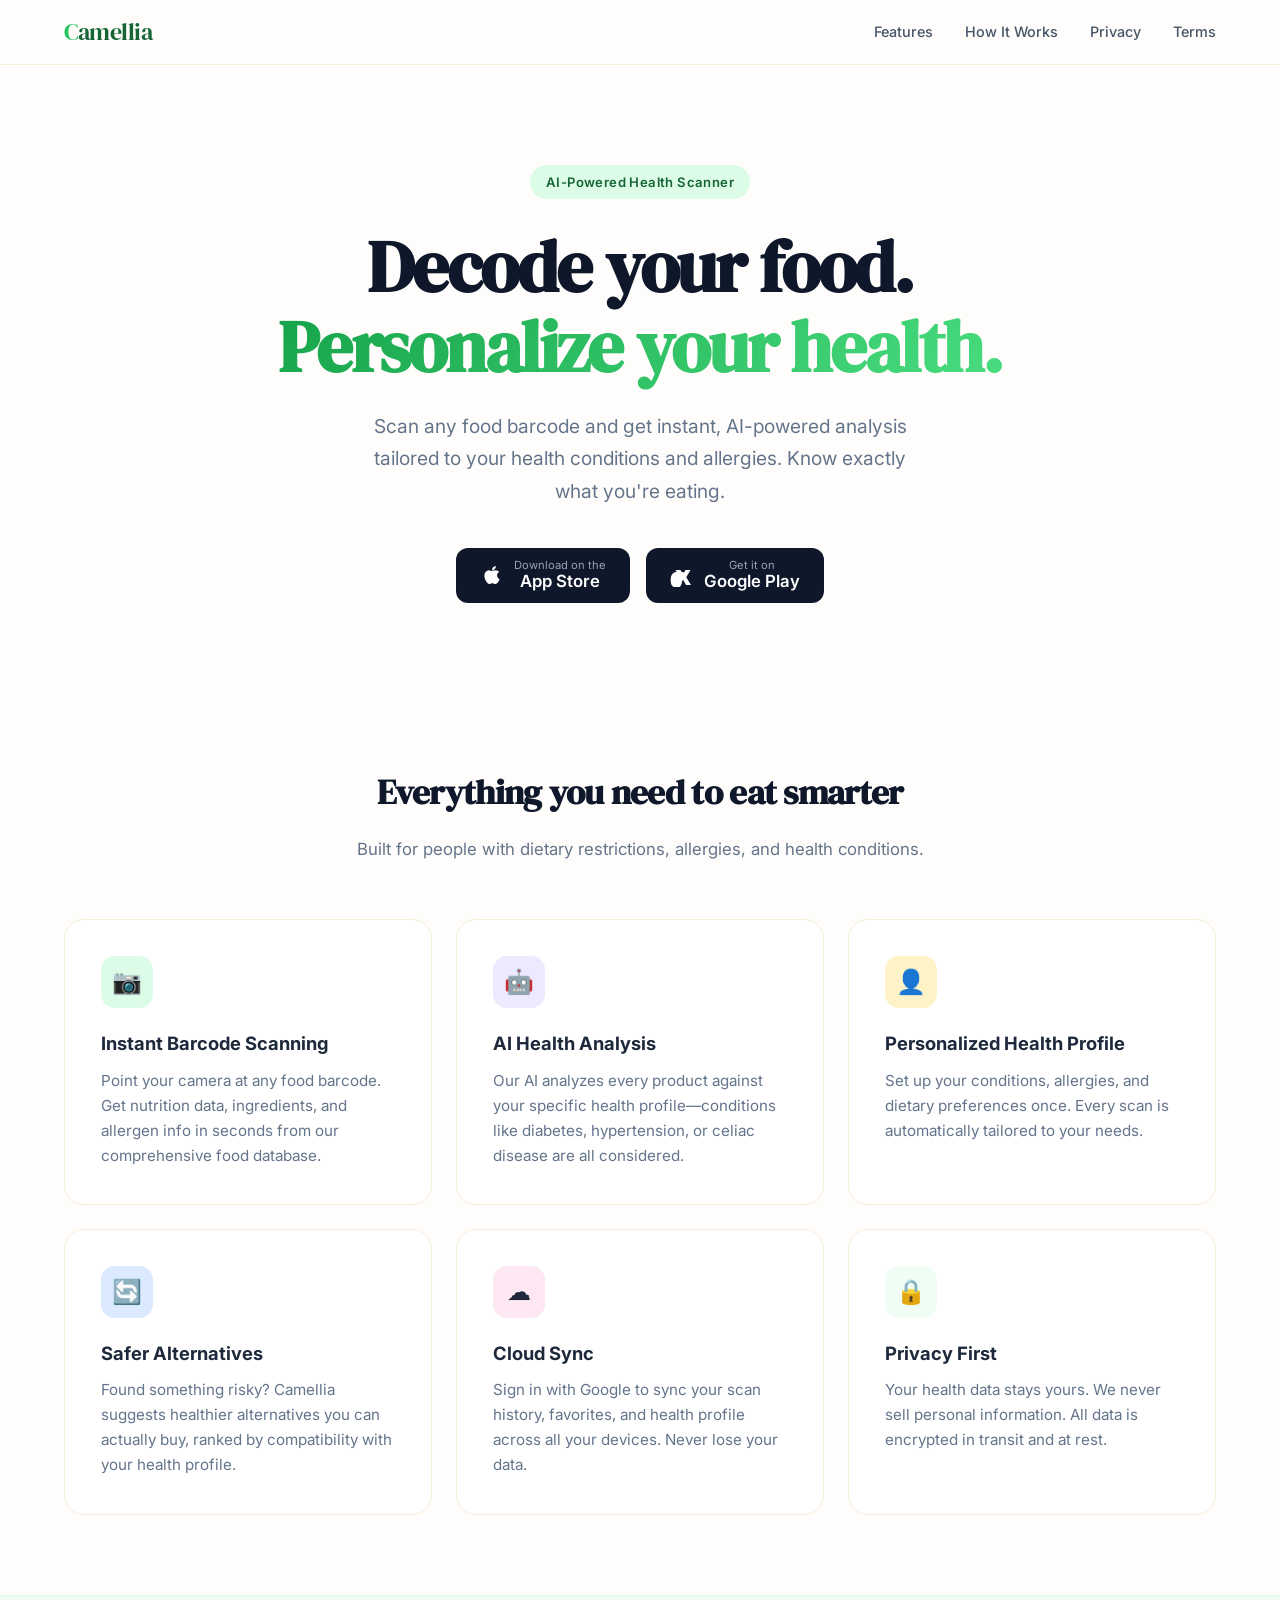
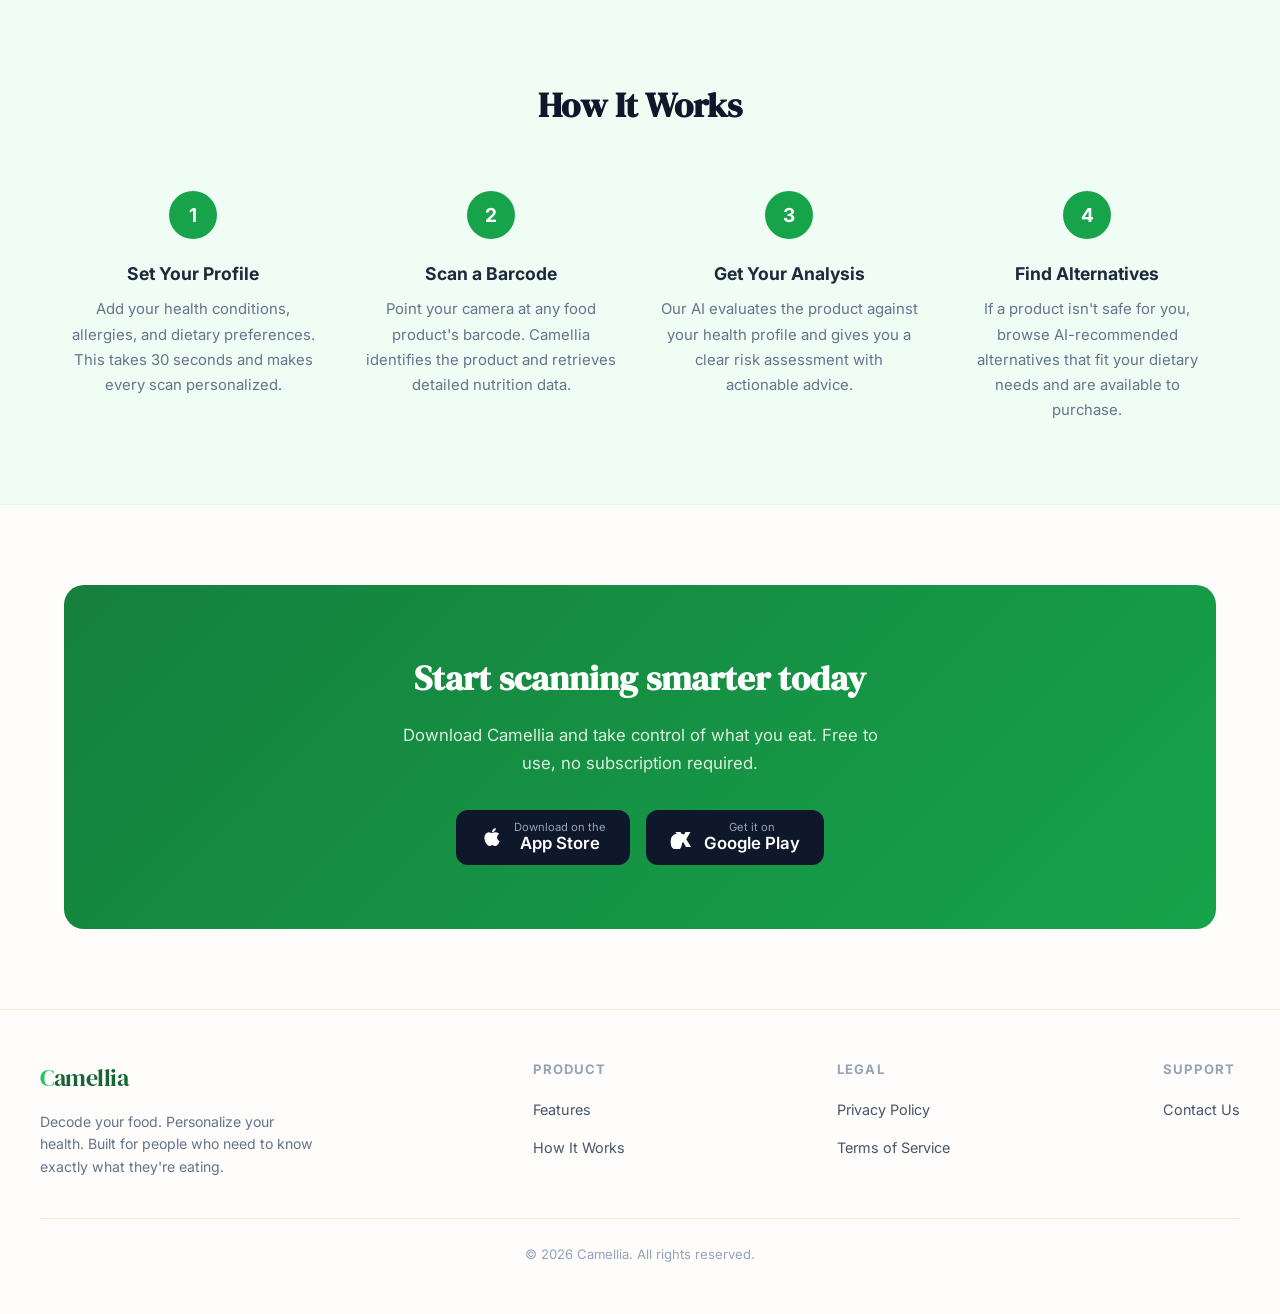
==== index.html @ a0d04403 "feat: add Camellia product website with privacy policy and terms - Product landing page with feature" ====
<!DOCTYPE html>
<html lang="en">
<head>
  <meta charset="UTF-8">
  <meta name="viewport" content="width=device-width, initial-scale=1.0">
  <title>Camellia — Decode Your Food. Personalize Your Health.</title>
  <meta name="description" content="Scan any food barcode and get instant, AI-powered health analysis personalized to your conditions and allergies.">
  <link rel="preconnect" href="https://fonts.googleapis.com">
  <link rel="preconnect" href="https://fonts.gstatic.com" crossorigin>
  <link href="https://fonts.googleapis.com/css2?family=DM+Serif+Display&family=Inter:wght@400;500;600;700&display=swap" rel="stylesheet">
  <link rel="stylesheet" href="styles.css">
</head>
<body>

  <!-- Nav -->
  <nav class="nav">
    <div class="nav-inner">
      <a href="/" class="nav-logo"><span>C</span>amellia</a>
      <ul class="nav-links">
        <li><a href="#features">Features</a></li>
        <li><a href="#how-it-works">How It Works</a></li>
        <li><a href="privacy.html">Privacy</a></li>
        <li><a href="terms.html">Terms</a></li>
      </ul>
    </div>
  </nav>

  <!-- Hero -->
  <section class="hero">
    <div class="hero-badge">AI-Powered Health Scanner</div>
    <h1>Decode your food. <em>Personalize your health.</em></h1>
    <p>Scan any food barcode and get instant, AI-powered analysis tailored to your health conditions and allergies. Know exactly what you're eating.</p>
    <div class="store-badges">
      <a href="#" class="store-badge">
        <svg width="24" height="24" viewBox="0 0 24 24" fill="none" xmlns="http://www.w3.org/2000/svg"><path d="M17.05 20.28c-.98.95-2.05.8-3.08.35-1.09-.46-2.09-.48-3.24 0-1.44.62-2.2.44-3.06-.35C2.79 15.25 3.51 7.59 9.05 7.31c1.35.07 2.29.74 3.08.8 1.18-.24 2.31-.93 3.57-.84 1.51.12 2.65.72 3.4 1.8-3.12 1.87-2.38 5.98.48 7.13-.57 1.5-1.31 2.99-2.54 4.09l.01-.01zM12.03 7.25c-.15-2.23 1.66-4.07 3.74-4.25.29 2.58-2.34 4.5-3.74 4.25z" fill="white"/></svg>
        <div>
          <span class="store-label">Download on the</span>
          <span class="store-name">App Store</span>
        </div>
      </a>
      <a href="#" class="store-badge">
        <svg width="24" height="24" viewBox="0 0 24 24" fill="none" xmlns="http://www.w3.org/2000/svg"><path d="M3.18 23.69c-.45-.24-.84-.6-1.15-1.07-.32-.47-.56-.97-.73-1.49a11.5 11.5 0 01-.49-2.29c-.09-.78-.13-1.54-.13-2.28 0-.95.11-1.85.33-2.72.22-.87.55-1.63.98-2.3a5.1 5.1 0 011.66-1.66C4.22 9.47 4.88 9.2 5.6 9.1c.36-.05.76.04 1.2.27.44.23.83.46 1.17.68.34.22.67.44.97.67.3-.23.63-.45.97-.67.34-.22.73-.45 1.17-.68.44-.23.84-.32 1.2-.27.72.1 1.38.37 1.97.78.58.41 1.08.95 1.49 1.62l-2.92 1.68c-.26-.41-.58-.72-.97-.92-.39-.2-.78-.3-1.18-.3-.53 0-1.04.17-1.54.51l-.19.14c.56.32 1.04.73 1.44 1.24.4.51.72 1.06.96 1.67.24.61.4 1.23.49 1.87.09.64.1 1.25.04 1.84a8.89 8.89 0 01-.53 2.31c-.27.73-.63 1.36-1.07 1.87-.44.52-.97.91-1.58 1.18-.62.27-1.32.34-2.12.2-.53-.09-1.06-.32-1.59-.67l-.01-.02z" fill="white"/><path d="M13 11.34l2.5-4.33h5l-4.25 7.35L21 22h-5l-3-5.19L10 22H5l4.75-7.64L5.5 7h5l2.5 4.34z" fill="white"/></svg>
        <div>
          <span class="store-label">Get it on</span>
          <span class="store-name">Google Play</span>
        </div>
      </a>
    </div>
  </section>

  <!-- Features -->
  <section class="features" id="features">
    <div class="features-header">
      <h2>Everything you need to eat smarter</h2>
      <p>Built for people with dietary restrictions, allergies, and health conditions.</p>
    </div>
    <div class="features-grid">
      <div class="feature-card">
        <div class="feature-icon scan">&#128247;</div>
        <h3>Instant Barcode Scanning</h3>
        <p>Point your camera at any food barcode. Get nutrition data, ingredients, and allergen info in seconds from our comprehensive food database.</p>
      </div>
      <div class="feature-card">
        <div class="feature-icon ai">&#129302;</div>
        <h3>AI Health Analysis</h3>
        <p>Our AI analyzes every product against your specific health profile&mdash;conditions like diabetes, hypertension, or celiac disease are all considered.</p>
      </div>
      <div class="feature-card">
        <div class="feature-icon profile">&#128100;</div>
        <h3>Personalized Health Profile</h3>
        <p>Set up your conditions, allergies, and dietary preferences once. Every scan is automatically tailored to your needs.</p>
      </div>
      <div class="feature-card">
        <div class="feature-icon alt">&#128260;</div>
        <h3>Safer Alternatives</h3>
        <p>Found something risky? Camellia suggests healthier alternatives you can actually buy, ranked by compatibility with your health profile.</p>
      </div>
      <div class="feature-card">
        <div class="feature-icon sync">&#9729;</div>
        <h3>Cloud Sync</h3>
        <p>Sign in with Google to sync your scan history, favorites, and health profile across all your devices. Never lose your data.</p>
      </div>
      <div class="feature-card">
        <div class="feature-icon privacy">&#128274;</div>
        <h3>Privacy First</h3>
        <p>Your health data stays yours. We never sell personal information. All data is encrypted in transit and at rest.</p>
      </div>
    </div>
  </section>

  <!-- How It Works -->
  <section class="how-it-works" id="how-it-works">
    <div class="how-inner">
      <h2>How It Works</h2>
      <div class="steps">
        <div class="step">
          <h3>Set Your Profile</h3>
          <p>Add your health conditions, allergies, and dietary preferences. This takes 30 seconds and makes every scan personalized.</p>
        </div>
        <div class="step">
          <h3>Scan a Barcode</h3>
          <p>Point your camera at any food product's barcode. Camellia identifies the product and retrieves detailed nutrition data.</p>
        </div>
        <div class="step">
          <h3>Get Your Analysis</h3>
          <p>Our AI evaluates the product against your health profile and gives you a clear risk assessment with actionable advice.</p>
        </div>
        <div class="step">
          <h3>Find Alternatives</h3>
          <p>If a product isn't safe for you, browse AI-recommended alternatives that fit your dietary needs and are available to purchase.</p>
        </div>
      </div>
    </div>
  </section>

  <!-- CTA -->
  <section class="cta-section">
    <div class="cta-card">
      <h2>Start scanning smarter today</h2>
      <p>Download Camellia and take control of what you eat. Free to use, no subscription required.</p>
      <div class="store-badges">
        <a href="#" class="store-badge">
          <svg width="24" height="24" viewBox="0 0 24 24" fill="none" xmlns="http://www.w3.org/2000/svg"><path d="M17.05 20.28c-.98.95-2.05.8-3.08.35-1.09-.46-2.09-.48-3.24 0-1.44.62-2.2.44-3.06-.35C2.79 15.25 3.51 7.59 9.05 7.31c1.35.07 2.29.74 3.08.8 1.18-.24 2.31-.93 3.57-.84 1.51.12 2.65.72 3.4 1.8-3.12 1.87-2.38 5.98.48 7.13-.57 1.5-1.31 2.99-2.54 4.09l.01-.01zM12.03 7.25c-.15-2.23 1.66-4.07 3.74-4.25.29 2.58-2.34 4.5-3.74 4.25z" fill="white"/></svg>
          <div>
            <span class="store-label">Download on the</span>
            <span class="store-name">App Store</span>
          </div>
        </a>
        <a href="#" class="store-badge">
          <svg width="24" height="24" viewBox="0 0 24 24" fill="none" xmlns="http://www.w3.org/2000/svg"><path d="M3.18 23.69c-.45-.24-.84-.6-1.15-1.07-.32-.47-.56-.97-.73-1.49a11.5 11.5 0 01-.49-2.29c-.09-.78-.13-1.54-.13-2.28 0-.95.11-1.85.33-2.72.22-.87.55-1.63.98-2.3a5.1 5.1 0 011.66-1.66C4.22 9.47 4.88 9.2 5.6 9.1c.36-.05.76.04 1.2.27.44.23.83.46 1.17.68.34.22.67.44.97.67.3-.23.63-.45.97-.67.34-.22.73-.45 1.17-.68.44-.23.84-.32 1.2-.27.72.1 1.38.37 1.97.78.58.41 1.08.95 1.49 1.62l-2.92 1.68c-.26-.41-.58-.72-.97-.92-.39-.2-.78-.3-1.18-.3-.53 0-1.04.17-1.54.51l-.19.14c.56.32 1.04.73 1.44 1.24.4.51.72 1.06.96 1.67.24.61.4 1.23.49 1.87.09.64.1 1.25.04 1.84a8.89 8.89 0 01-.53 2.31c-.27.73-.63 1.36-1.07 1.87-.44.52-.97.91-1.58 1.18-.62.27-1.32.34-2.12.2-.53-.09-1.06-.32-1.59-.67l-.01-.02z" fill="white"/><path d="M13 11.34l2.5-4.33h5l-4.25 7.35L21 22h-5l-3-5.19L10 22H5l4.75-7.64L5.5 7h5l2.5 4.34z" fill="white"/></svg>
          <div>
            <span class="store-label">Get it on</span>
            <span class="store-name">Google Play</span>
          </div>
        </a>
      </div>
    </div>
  </section>

  <!-- Footer -->
  <footer class="footer">
    <div class="footer-inner">
      <div class="footer-brand">
        <span class="nav-logo"><span>C</span>amellia</span>
        <p>Decode your food. Personalize your health. Built for people who need to know exactly what they're eating.</p>
      </div>
      <div class="footer-links">
        <h4>Product</h4>
        <ul>
          <li><a href="#features">Features</a></li>
          <li><a href="#how-it-works">How It Works</a></li>
        </ul>
      </div>
      <div class="footer-links">
        <h4>Legal</h4>
        <ul>
          <li><a href="privacy.html">Privacy Policy</a></li>
          <li><a href="terms.html">Terms of Service</a></li>
        </ul>
      </div>
      <div class="footer-links">
        <h4>Support</h4>
        <ul>
          <li><a href="mailto:support@camellia.app">Contact Us</a></li>
        </ul>
      </div>
    </div>
    <div class="footer-bottom">
      &copy; 2026 Camellia. All rights reserved.
    </div>
  </footer>

</body>
</html>
---- styles.css ----
/* ============================================
   Camellia — Shared Styles
   ============================================ */

:root {
  --green-50: #f0fdf4;
  --green-100: #dcfce7;
  --green-200: #bbf7d0;
  --green-400: #4ade80;
  --green-500: #22c55e;
  --green-600: #16a34a;
  --green-700: #15803d;
  --green-800: #166534;
  --green-900: #14532d;

  --sand-50: #fefdfb;
  --sand-100: #fdf8f0;
  --sand-200: #f5edd6;

  --slate-50: #f8fafc;
  --slate-100: #f1f5f9;
  --slate-200: #e2e8f0;
  --slate-300: #cbd5e1;
  --slate-400: #94a3b8;
  --slate-500: #64748b;
  --slate-600: #475569;
  --slate-700: #334155;
  --slate-800: #1e293b;
  --slate-900: #0f172a;

  --red-500: #ef4444;
  --amber-500: #f59e0b;

  --radius: 12px;
  --radius-lg: 20px;
  --shadow-sm: 0 1px 2px rgba(0,0,0,0.05);
  --shadow-md: 0 4px 6px -1px rgba(0,0,0,0.07), 0 2px 4px -2px rgba(0,0,0,0.05);
  --shadow-lg: 0 10px 30px -5px rgba(0,0,0,0.1), 0 4px 6px -4px rgba(0,0,0,0.05);
  --shadow-xl: 0 20px 50px -12px rgba(0,0,0,0.15);

  --font-sans: 'Inter', -apple-system, BlinkMacSystemFont, 'Segoe UI', system-ui, sans-serif;
  --font-display: 'DM Serif Display', Georgia, 'Times New Roman', serif;

  --max-w: 1200px;
  --max-w-prose: 780px;
}

*, *::before, *::after {
  margin: 0;
  padding: 0;
  box-sizing: border-box;
}

html {
  font-size: 16px;
  scroll-behavior: smooth;
  -webkit-font-smoothing: antialiased;
  -moz-osx-font-smoothing: grayscale;
}

body {
  font-family: var(--font-sans);
  color: var(--slate-800);
  background: var(--sand-50);
  line-height: 1.7;
}

a {
  color: var(--green-700);
  text-decoration: none;
  transition: color 0.2s;
}
a:hover { color: var(--green-600); }

img { max-width: 100%; display: block; }

/* ---- NAV ---- */
.nav {
  position: sticky;
  top: 0;
  z-index: 100;
  background: rgba(254,253,251,0.85);
  backdrop-filter: blur(16px);
  -webkit-backdrop-filter: blur(16px);
  border-bottom: 1px solid var(--sand-200);
}
.nav-inner {
  max-width: var(--max-w);
  margin: 0 auto;
  display: flex;
  align-items: center;
  justify-content: space-between;
  padding: 0 24px;
  height: 64px;
}
.nav-logo {
  font-family: var(--font-display);
  font-size: 1.5rem;
  color: var(--green-800);
  letter-spacing: -0.02em;
}
.nav-logo span { color: var(--green-500); }
.nav-links {
  display: flex;
  gap: 32px;
  list-style: none;
}
.nav-links a {
  font-size: 0.9rem;
  font-weight: 500;
  color: var(--slate-600);
  transition: color 0.2s;
}
.nav-links a:hover { color: var(--green-700); }

/* ---- HERO ---- */
.hero {
  max-width: var(--max-w);
  margin: 0 auto;
  padding: 100px 24px 80px;
  text-align: center;
}
.hero-badge {
  display: inline-block;
  padding: 6px 16px;
  border-radius: 100px;
  background: var(--green-100);
  color: var(--green-800);
  font-size: 0.82rem;
  font-weight: 600;
  letter-spacing: 0.03em;
  margin-bottom: 28px;
}
.hero h1 {
  font-family: var(--font-display);
  font-size: clamp(2.8rem, 6vw, 4.5rem);
  line-height: 1.1;
  color: var(--slate-900);
  letter-spacing: -0.03em;
  max-width: 800px;
  margin: 0 auto 24px;
}
.hero h1 em {
  font-style: normal;
  background: linear-gradient(135deg, var(--green-600), var(--green-400));
  -webkit-background-clip: text;
  -webkit-text-fill-color: transparent;
  background-clip: text;
}
.hero p {
  font-size: 1.2rem;
  color: var(--slate-500);
  max-width: 560px;
  margin: 0 auto 40px;
  line-height: 1.7;
}
.hero-cta {
  display: flex;
  gap: 16px;
  justify-content: center;
  flex-wrap: wrap;
}

/* ---- BUTTONS ---- */
.btn {
  display: inline-flex;
  align-items: center;
  gap: 8px;
  padding: 14px 28px;
  border-radius: 100px;
  font-size: 0.95rem;
  font-weight: 600;
  border: none;
  cursor: pointer;
  transition: all 0.25s;
  text-decoration: none;
}
.btn-primary {
  background: var(--green-600);
  color: #fff;
  box-shadow: 0 4px 14px rgba(22,163,74,0.3);
}
.btn-primary:hover {
  background: var(--green-700);
  color: #fff;
  transform: translateY(-1px);
  box-shadow: 0 6px 20px rgba(22,163,74,0.35);
}
.btn-outline {
  background: transparent;
  color: var(--slate-700);
  border: 1.5px solid var(--slate-300);
}
.btn-outline:hover {
  border-color: var(--green-500);
  color: var(--green-700);
}

/* ---- STORE BADGES ---- */
.store-badges {
  display: flex;
  gap: 16px;
  justify-content: center;
  margin-top: 20px;
  flex-wrap: wrap;
}
.store-badge {
  display: inline-flex;
  align-items: center;
  gap: 10px;
  padding: 12px 24px;
  border-radius: var(--radius);
  background: var(--slate-900);
  color: #fff;
  font-size: 0.85rem;
  transition: transform 0.2s, box-shadow 0.2s;
}
.store-badge:hover {
  color: #fff;
  transform: translateY(-2px);
  box-shadow: var(--shadow-lg);
}
.store-badge .store-label {
  font-size: 0.7rem;
  color: var(--slate-400);
  display: block;
  line-height: 1;
}
.store-badge .store-name {
  font-size: 1.05rem;
  font-weight: 600;
  display: block;
  line-height: 1.2;
}

/* ---- FEATURES ---- */
.features {
  max-width: var(--max-w);
  margin: 0 auto;
  padding: 80px 24px;
}
.features-header {
  text-align: center;
  margin-bottom: 56px;
}
.features-header h2 {
  font-family: var(--font-display);
  font-size: 2.2rem;
  color: var(--slate-900);
  letter-spacing: -0.02em;
  margin-bottom: 12px;
}
.features-header p {
  color: var(--slate-500);
  font-size: 1.05rem;
}
.features-grid {
  display: grid;
  grid-template-columns: repeat(auto-fit, minmax(300px, 1fr));
  gap: 24px;
}
.feature-card {
  background: #fff;
  border: 1px solid var(--sand-200);
  border-radius: var(--radius-lg);
  padding: 36px;
  transition: box-shadow 0.3s, transform 0.3s;
}
.feature-card:hover {
  box-shadow: var(--shadow-lg);
  transform: translateY(-4px);
}
.feature-icon {
  width: 52px;
  height: 52px;
  border-radius: 14px;
  display: flex;
  align-items: center;
  justify-content: center;
  font-size: 1.5rem;
  margin-bottom: 20px;
}
.feature-icon.scan { background: var(--green-100); }
.feature-icon.ai { background: #ede9fe; }
.feature-icon.profile { background: #fef3c7; }
.feature-icon.alt { background: #dbeafe; }
.feature-icon.sync { background: #fce7f3; }
.feature-icon.privacy { background: var(--green-50); }

.feature-card h3 {
  font-size: 1.15rem;
  font-weight: 700;
  margin-bottom: 8px;
  color: var(--slate-800);
}
.feature-card p {
  color: var(--slate-500);
  font-size: 0.95rem;
  line-height: 1.65;
}

/* ---- HOW IT WORKS ---- */
.how-it-works {
  background: var(--green-50);
  border-top: 1px solid var(--green-100);
  border-bottom: 1px solid var(--green-100);
}
.how-inner {
  max-width: var(--max-w);
  margin: 0 auto;
  padding: 80px 24px;
}
.how-inner h2 {
  font-family: var(--font-display);
  font-size: 2.2rem;
  text-align: center;
  color: var(--slate-900);
  margin-bottom: 56px;
}
.steps {
  display: grid;
  grid-template-columns: repeat(auto-fit, minmax(240px, 1fr));
  gap: 40px;
  counter-reset: step;
}
.step {
  text-align: center;
  counter-increment: step;
}
.step::before {
  content: counter(step);
  display: inline-flex;
  align-items: center;
  justify-content: center;
  width: 48px;
  height: 48px;
  border-radius: 50%;
  background: var(--green-600);
  color: #fff;
  font-size: 1.2rem;
  font-weight: 700;
  margin-bottom: 20px;
}
.step h3 {
  font-size: 1.1rem;
  font-weight: 700;
  margin-bottom: 8px;
}
.step p {
  color: var(--slate-500);
  font-size: 0.93rem;
}

/* ---- CTA SECTION ---- */
.cta-section {
  max-width: var(--max-w);
  margin: 0 auto;
  padding: 80px 24px;
  text-align: center;
}
.cta-card {
  background: linear-gradient(135deg, var(--green-700), var(--green-600));
  border-radius: var(--radius-lg);
  padding: 64px 40px;
  color: #fff;
}
.cta-card h2 {
  font-family: var(--font-display);
  font-size: 2.2rem;
  margin-bottom: 12px;
}
.cta-card p {
  opacity: 0.85;
  font-size: 1.05rem;
  margin-bottom: 32px;
  max-width: 500px;
  margin-left: auto;
  margin-right: auto;
}

/* ---- FOOTER ---- */
.footer {
  border-top: 1px solid var(--sand-200);
  padding: 48px 24px;
}
.footer-inner {
  max-width: var(--max-w);
  margin: 0 auto;
  display: flex;
  justify-content: space-between;
  align-items: flex-start;
  flex-wrap: wrap;
  gap: 32px;
}
.footer-brand {
  max-width: 280px;
}
.footer-brand .nav-logo { margin-bottom: 12px; display: block; }
.footer-brand p {
  font-size: 0.88rem;
  color: var(--slate-500);
  line-height: 1.6;
}
.footer-links h4 {
  font-size: 0.82rem;
  text-transform: uppercase;
  letter-spacing: 0.08em;
  color: var(--slate-400);
  margin-bottom: 16px;
}
.footer-links ul {
  list-style: none;
  display: flex;
  flex-direction: column;
  gap: 10px;
}
.footer-links a {
  font-size: 0.9rem;
  color: var(--slate-600);
}
.footer-links a:hover { color: var(--green-700); }
.footer-bottom {
  max-width: var(--max-w);
  margin: 0 auto;
  padding: 24px 24px 0;
  border-top: 1px solid var(--sand-200);
  margin-top: 40px;
  text-align: center;
  font-size: 0.82rem;
  color: var(--slate-400);
}

/* ---- LEGAL PAGES ---- */
.legal-page {
  max-width: var(--max-w-prose);
  margin: 0 auto;
  padding: 60px 24px 100px;
}
.legal-page h1 {
  font-family: var(--font-display);
  font-size: 2.4rem;
  color: var(--slate-900);
  margin-bottom: 8px;
}
.legal-meta {
  color: var(--slate-400);
  font-size: 0.9rem;
  margin-bottom: 48px;
  padding-bottom: 24px;
  border-bottom: 1px solid var(--sand-200);
}
.legal-page h2 {
  font-size: 1.35rem;
  font-weight: 700;
  margin-top: 40px;
  margin-bottom: 12px;
  color: var(--slate-800);
}
.legal-page h3 {
  font-size: 1.1rem;
  font-weight: 600;
  margin-top: 28px;
  margin-bottom: 8px;
  color: var(--slate-700);
}
.legal-page p {
  margin-bottom: 16px;
  color: var(--slate-600);
}
.legal-page ul, .legal-page ol {
  margin-bottom: 16px;
  padding-left: 24px;
}
.legal-page li {
  margin-bottom: 8px;
  color: var(--slate-600);
}
.legal-page strong { color: var(--slate-800); }
.legal-page table {
  width: 100%;
  border-collapse: collapse;
  margin: 16px 0 24px;
  font-size: 0.92rem;
}
.legal-page th, .legal-page td {
  text-align: left;
  padding: 12px 16px;
  border-bottom: 1px solid var(--sand-200);
  color: var(--slate-600);
}
.legal-page th {
  font-weight: 600;
  color: var(--slate-700);
  background: var(--slate-50);
}

/* ---- RESPONSIVE ---- */
@media (max-width: 768px) {
  .nav-links { display: none; }
  .hero { padding: 60px 20px 50px; }
  .hero h1 { font-size: 2.4rem; }
  .features-grid { grid-template-columns: 1fr; }
  .steps { grid-template-columns: 1fr; gap: 32px; }
  .footer-inner { flex-direction: column; }
  .cta-card { padding: 48px 24px; }
}
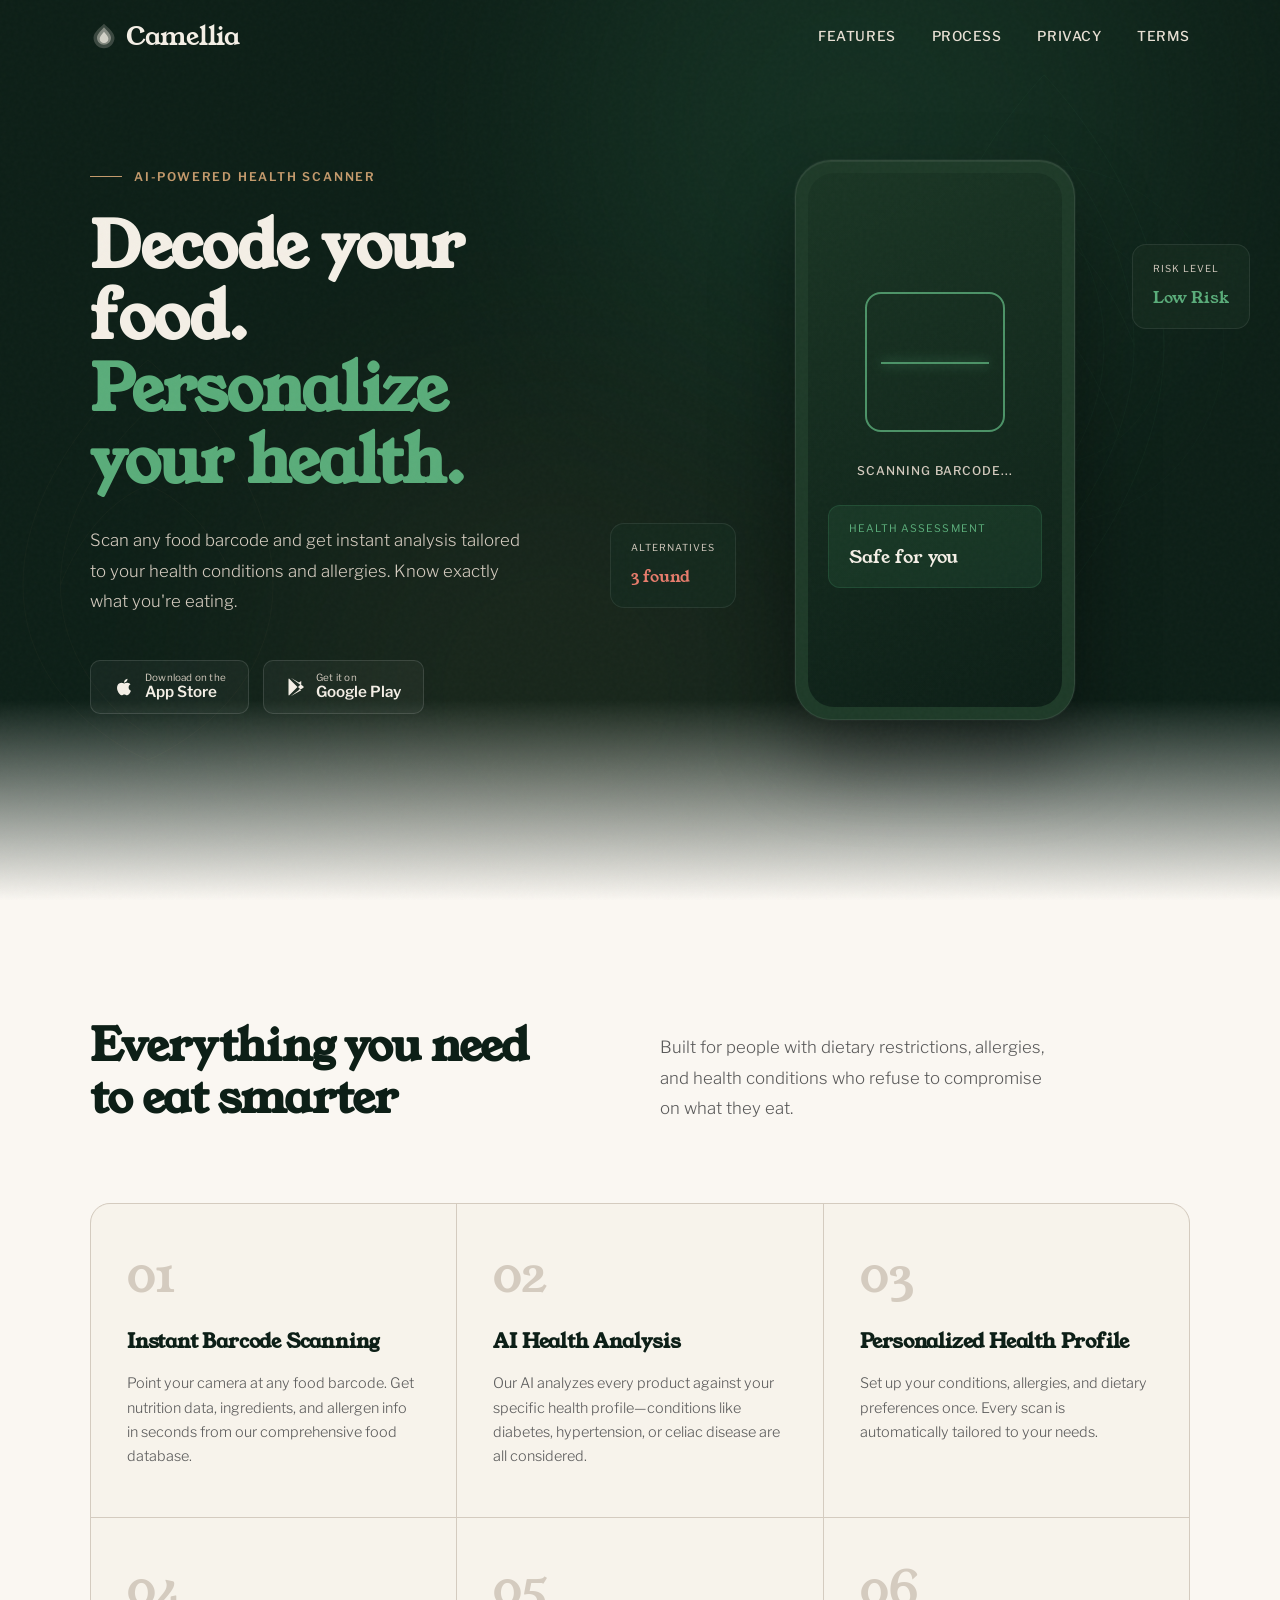
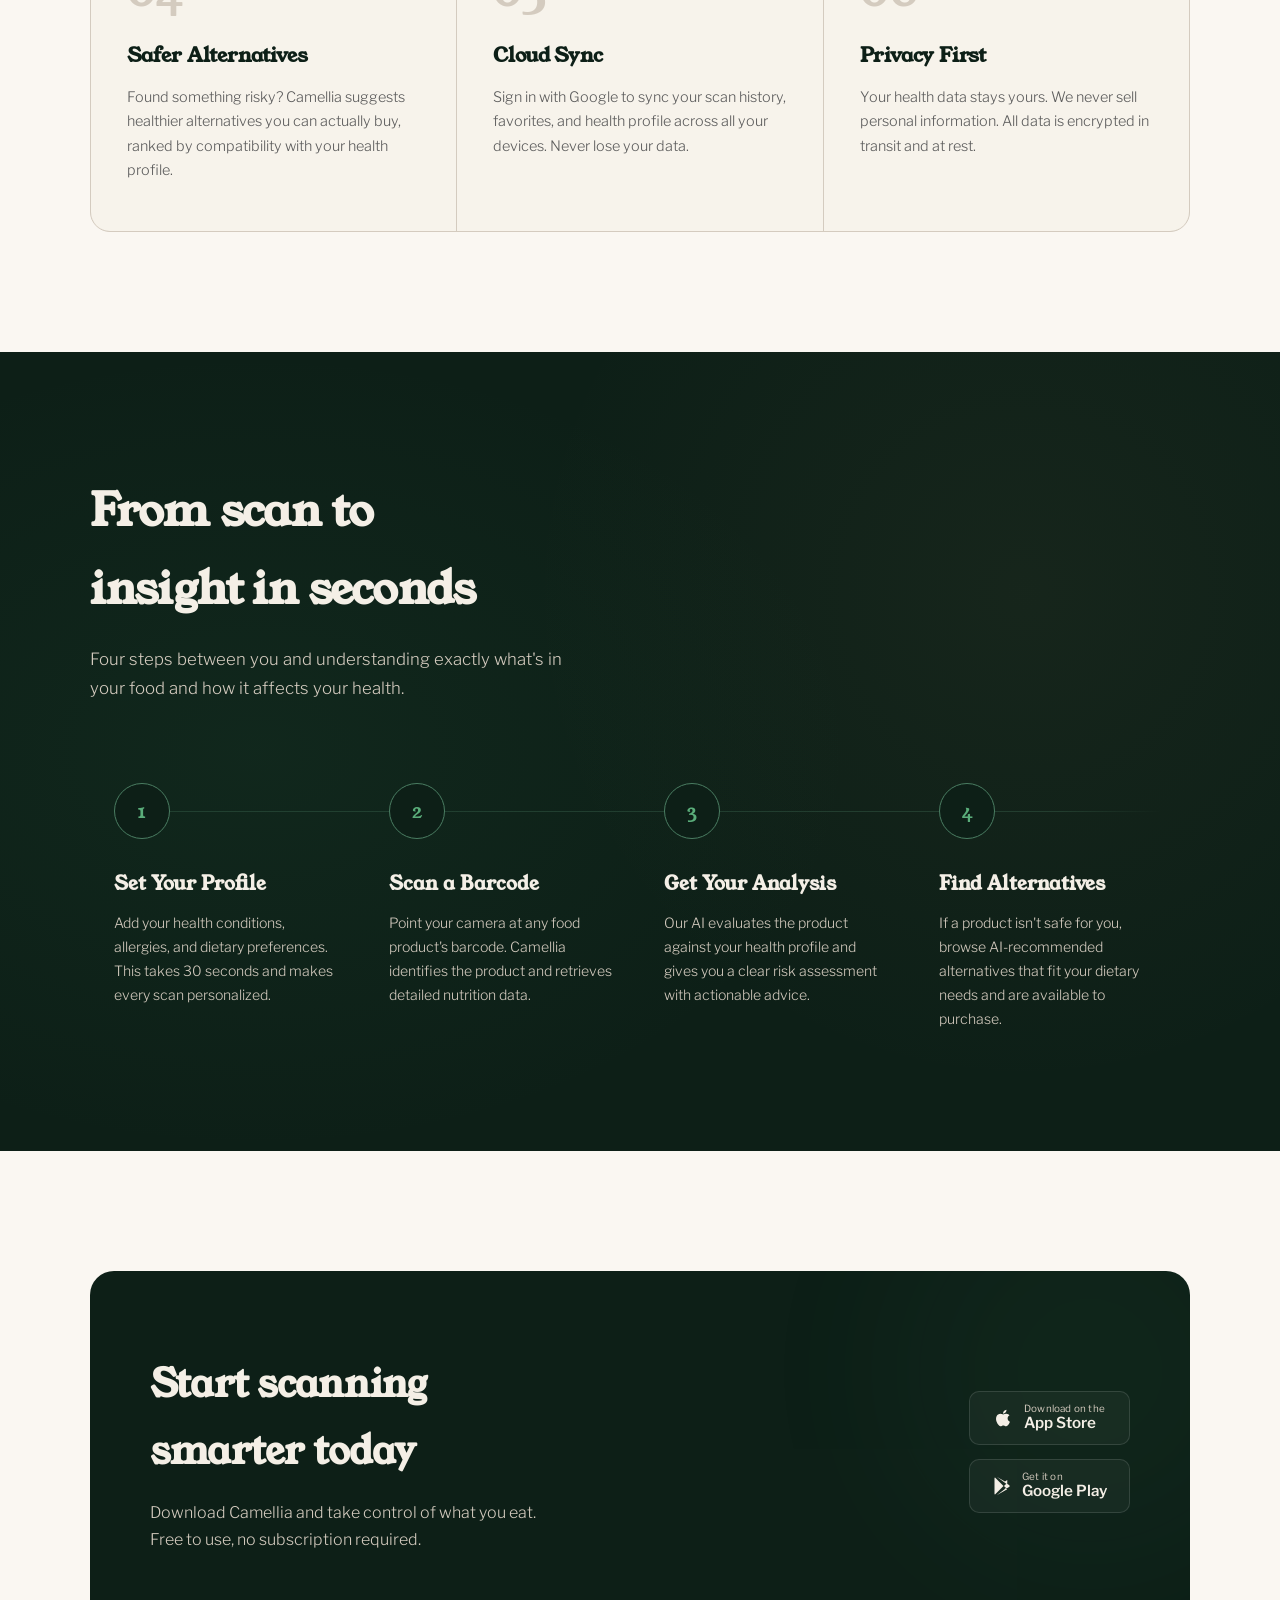
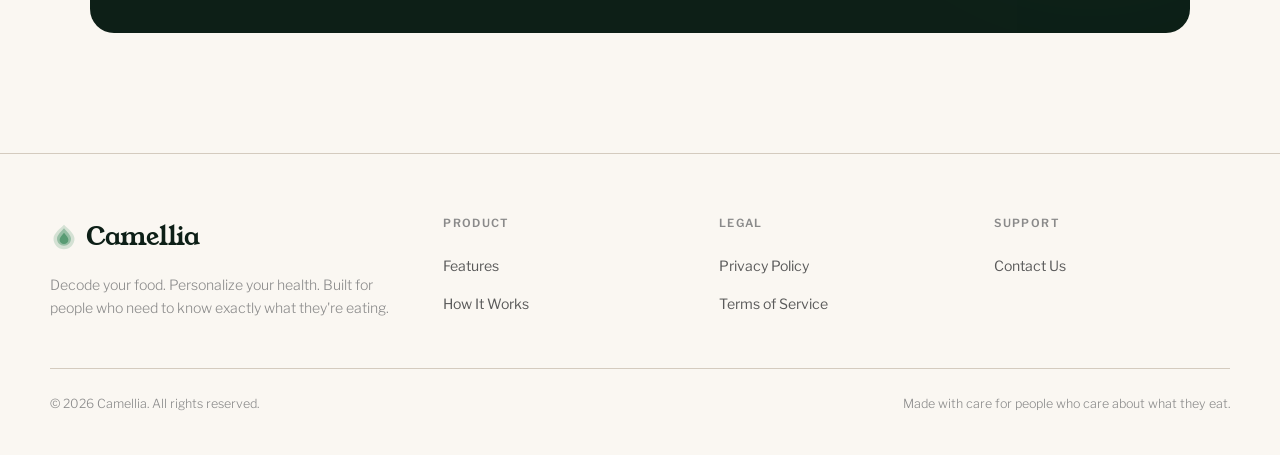
==== commit 9f1e1dc6: "redesign: botanical editorial aesthetic — dark hero, organic layouts, premium feel - Young Serif + L" ====
--- a/index.html
+++ b/index.html
@@ -5,20 +5,24 @@
   <meta name="viewport" content="width=device-width, initial-scale=1.0">
   <title>Camellia — Decode Your Food. Personalize Your Health.</title>
   <meta name="description" content="Scan any food barcode and get instant, AI-powered health analysis personalized to your conditions and allergies.">
-  <link rel="preconnect" href="https://fonts.googleapis.com">
-  <link rel="preconnect" href="https://fonts.gstatic.com" crossorigin>
-  <link href="https://fonts.googleapis.com/css2?family=DM+Serif+Display&family=Inter:wght@400;500;600;700&display=swap" rel="stylesheet">
   <link rel="stylesheet" href="styles.css">
 </head>
 <body>
 
   <!-- Nav -->
-  <nav class="nav">
+  <nav class="nav nav--dark" id="nav">
     <div class="nav-inner">
-      <a href="/" class="nav-logo"><span>C</span>amellia</a>
+      <a href="/" class="nav-logo">
+        <svg class="logo-petal" viewBox="0 0 32 32" fill="none" xmlns="http://www.w3.org/2000/svg">
+          <path d="M16 2C12 6 4 12 4 18c0 6.627 5.373 12 12 12s12-5.373 12-12c0-6-8-12-12-16z" fill="currentColor" opacity="0.2"/>
+          <path d="M16 6C13 9.5 8 14 8 18c0 4.418 3.582 8 8 8s8-3.582 8-8c0-4-5-8.5-8-12z" fill="currentColor" opacity="0.4"/>
+          <path d="M16 11c-2 2.5-5 5.5-5 8a5 5 0 0010 0c0-2.5-3-5.5-5-8z" fill="currentColor" opacity="0.7"/>
+        </svg>
+        Camellia
+      </a>
       <ul class="nav-links">
         <li><a href="#features">Features</a></li>
-        <li><a href="#how-it-works">How It Works</a></li>
+        <li><a href="#how-it-works">Process</a></li>
         <li><a href="privacy.html">Privacy</a></li>
         <li><a href="terms.html">Terms</a></li>
       </ul>
@@ -27,61 +31,108 @@
 
   <!-- Hero -->
   <section class="hero">
-    <div class="hero-badge">AI-Powered Health Scanner</div>
-    <h1>Decode your food. <em>Personalize your health.</em></h1>
-    <p>Scan any food barcode and get instant, AI-powered analysis tailored to your health conditions and allergies. Know exactly what you're eating.</p>
-    <div class="store-badges">
-      <a href="#" class="store-badge">
-        <svg width="24" height="24" viewBox="0 0 24 24" fill="none" xmlns="http://www.w3.org/2000/svg"><path d="M17.05 20.28c-.98.95-2.05.8-3.08.35-1.09-.46-2.09-.48-3.24 0-1.44.62-2.2.44-3.06-.35C2.79 15.25 3.51 7.59 9.05 7.31c1.35.07 2.29.74 3.08.8 1.18-.24 2.31-.93 3.57-.84 1.51.12 2.65.72 3.4 1.8-3.12 1.87-2.38 5.98.48 7.13-.57 1.5-1.31 2.99-2.54 4.09l.01-.01zM12.03 7.25c-.15-2.23 1.66-4.07 3.74-4.25.29 2.58-2.34 4.5-3.74 4.25z" fill="white"/></svg>
-        <div>
-          <span class="store-label">Download on the</span>
-          <span class="store-name">App Store</span>
-        </div>
-      </a>
-      <a href="#" class="store-badge">
-        <svg width="24" height="24" viewBox="0 0 24 24" fill="none" xmlns="http://www.w3.org/2000/svg"><path d="M3.18 23.69c-.45-.24-.84-.6-1.15-1.07-.32-.47-.56-.97-.73-1.49a11.5 11.5 0 01-.49-2.29c-.09-.78-.13-1.54-.13-2.28 0-.95.11-1.85.33-2.72.22-.87.55-1.63.98-2.3a5.1 5.1 0 011.66-1.66C4.22 9.47 4.88 9.2 5.6 9.1c.36-.05.76.04 1.2.27.44.23.83.46 1.17.68.34.22.67.44.97.67.3-.23.63-.45.97-.67.34-.22.73-.45 1.17-.68.44-.23.84-.32 1.2-.27.72.1 1.38.37 1.97.78.58.41 1.08.95 1.49 1.62l-2.92 1.68c-.26-.41-.58-.72-.97-.92-.39-.2-.78-.3-1.18-.3-.53 0-1.04.17-1.54.51l-.19.14c.56.32 1.04.73 1.44 1.24.4.51.72 1.06.96 1.67.24.61.4 1.23.49 1.87.09.64.1 1.25.04 1.84a8.89 8.89 0 01-.53 2.31c-.27.73-.63 1.36-1.07 1.87-.44.52-.97.91-1.58 1.18-.62.27-1.32.34-2.12.2-.53-.09-1.06-.32-1.59-.67l-.01-.02z" fill="white"/><path d="M13 11.34l2.5-4.33h5l-4.25 7.35L21 22h-5l-3-5.19L10 22H5l4.75-7.64L5.5 7h5l2.5 4.34z" fill="white"/></svg>
-        <div>
-          <span class="store-label">Get it on</span>
-          <span class="store-name">Google Play</span>
-        </div>
-      </a>
+    <div class="hero-bg">
+      <div class="glow glow-1"></div>
+      <div class="glow glow-2"></div>
+      <svg class="botanical botanical-1" viewBox="0 0 400 400" fill="none" xmlns="http://www.w3.org/2000/svg">
+        <path d="M200 20C200 20 280 100 280 200C280 300 200 380 200 380C200 380 120 300 120 200C120 100 200 20 200 20Z" stroke="currentColor" stroke-width="0.5" fill="none" color="#5aad7a"/>
+        <path d="M200 60C200 60 260 120 260 200C260 280 200 340 200 340" stroke="currentColor" stroke-width="0.5" fill="none" color="#5aad7a"/>
+        <path d="M200 100C200 100 240 140 240 200C240 260 200 300 200 300" stroke="currentColor" stroke-width="0.5" fill="none" color="#5aad7a"/>
+        <path d="M140 200C140 200 160 140 200 120" stroke="currentColor" stroke-width="0.5" fill="none" color="#5aad7a"/>
+        <path d="M260 200C260 200 240 140 200 120" stroke="currentColor" stroke-width="0.5" fill="none" color="#5aad7a"/>
+        <path d="M150 260C150 260 170 200 200 180" stroke="currentColor" stroke-width="0.5" fill="none" color="#5aad7a"/>
+        <path d="M250 260C250 260 230 200 200 180" stroke="currentColor" stroke-width="0.5" fill="none" color="#5aad7a"/>
+        <circle cx="200" cy="200" r="80" stroke="currentColor" stroke-width="0.3" fill="none" color="#5aad7a"/>
+        <circle cx="200" cy="200" r="120" stroke="currentColor" stroke-width="0.3" fill="none" color="#5aad7a"/>
+      </svg>
+      <svg class="botanical botanical-2" viewBox="0 0 400 400" fill="none" xmlns="http://www.w3.org/2000/svg">
+        <path d="M200 40C200 40 300 120 300 220C300 320 200 360 200 360C200 360 100 320 100 220C100 120 200 40 200 40Z" stroke="currentColor" stroke-width="0.5" fill="none" color="#c49a6c"/>
+        <path d="M200 80C200 80 270 140 270 220C270 300 200 340 200 340" stroke="currentColor" stroke-width="0.5" fill="none" color="#c49a6c"/>
+        <path d="M130 220C130 220 150 160 200 140" stroke="currentColor" stroke-width="0.5" fill="none" color="#c49a6c"/>
+        <path d="M270 220C270 220 250 160 200 140" stroke="currentColor" stroke-width="0.5" fill="none" color="#c49a6c"/>
+      </svg>
+    </div>
+
+    <div class="hero-content">
+      <div class="hero-text">
+        <div class="hero-eyebrow reveal">AI-Powered Health Scanner</div>
+        <h1 class="reveal reveal-d1">Decode your food.<br><em>Personalize your health.</em></h1>
+        <p class="hero-desc reveal reveal-d2">Scan any food barcode and get instant analysis tailored to your health conditions and allergies. Know exactly what you're eating.</p>
+        <div class="store-badges reveal reveal-d3">
+          <a href="#" class="store-badge">
+            <svg width="22" height="22" viewBox="0 0 24 24" fill="none"><path d="M17.05 20.28c-.98.95-2.05.8-3.08.35-1.09-.46-2.09-.48-3.24 0-1.44.62-2.2.44-3.06-.35C2.79 15.25 3.51 7.59 9.05 7.31c1.35.07 2.29.74 3.08.8 1.18-.24 2.31-.93 3.57-.84 1.51.12 2.65.72 3.4 1.8-3.12 1.87-2.38 5.98.48 7.13-.57 1.5-1.31 2.99-2.54 4.09zM12.03 7.25c-.15-2.23 1.66-4.07 3.74-4.25.29 2.58-2.34 4.5-3.74 4.25z" fill="currentColor"/></svg>
+            <div>
+              <span class="store-label">Download on the</span>
+              <span class="store-name">App Store</span>
+            </div>
+          </a>
+          <a href="#" class="store-badge">
+            <svg width="20" height="20" viewBox="0 0 24 24" fill="none"><path d="M3.609 1.814L13.792 12 3.61 22.186a.996.996 0 01-.61-.92V2.734c0-.382.218-.72.609-.92zm14.7 8.27L5.634.754l9.875 5.7 2.8-1.617zm-2.8 5.546L5.634 23.246l12.675-7.33-2.8-1.617v.331zM21.177 12c0 .574-.307 1.08-.756 1.33l-2.96 1.71-3.07-3.04 3.07-3.04 2.96 1.71c.449.25.756.756.756 1.33z" fill="currentColor"/></svg>
+            <div>
+              <span class="store-label">Get it on</span>
+              <span class="store-name">Google Play</span>
+            </div>
+          </a>
+        </div>
+      </div>
+
+      <div class="hero-visual reveal reveal-d4">
+        <div class="phone-frame">
+          <div class="phone-screen">
+            <div class="scan-line"></div>
+            <span class="scan-label">Scanning barcode...</span>
+            <div class="scan-result">
+              <div class="result-label">Health Assessment</div>
+              <div class="result-value">Safe for you</div>
+            </div>
+          </div>
+        </div>
+        <div class="phone-float-card card-risk">
+          <div class="float-card-label">Risk Level</div>
+          <div class="float-card-value risk-low">Low Risk</div>
+        </div>
+        <div class="phone-float-card card-alt">
+          <div class="float-card-label">Alternatives</div>
+          <div class="float-card-value risk-high">3 found</div>
+        </div>
+      </div>
     </div>
   </section>
 
   <!-- Features -->
   <section class="features" id="features">
     <div class="features-header">
-      <h2>Everything you need to eat smarter</h2>
-      <p>Built for people with dietary restrictions, allergies, and health conditions.</p>
+      <h2>Everything you need<br>to eat smarter</h2>
+      <p>Built for people with dietary restrictions, allergies, and health conditions who refuse to compromise on what they eat.</p>
     </div>
     <div class="features-grid">
       <div class="feature-card">
-        <div class="feature-icon scan">&#128247;</div>
+        <div class="feature-num">01</div>
         <h3>Instant Barcode Scanning</h3>
         <p>Point your camera at any food barcode. Get nutrition data, ingredients, and allergen info in seconds from our comprehensive food database.</p>
       </div>
       <div class="feature-card">
-        <div class="feature-icon ai">&#129302;</div>
+        <div class="feature-num">02</div>
         <h3>AI Health Analysis</h3>
         <p>Our AI analyzes every product against your specific health profile&mdash;conditions like diabetes, hypertension, or celiac disease are all considered.</p>
       </div>
       <div class="feature-card">
-        <div class="feature-icon profile">&#128100;</div>
+        <div class="feature-num">03</div>
         <h3>Personalized Health Profile</h3>
         <p>Set up your conditions, allergies, and dietary preferences once. Every scan is automatically tailored to your needs.</p>
       </div>
       <div class="feature-card">
-        <div class="feature-icon alt">&#128260;</div>
+        <div class="feature-num">04</div>
         <h3>Safer Alternatives</h3>
         <p>Found something risky? Camellia suggests healthier alternatives you can actually buy, ranked by compatibility with your health profile.</p>
       </div>
       <div class="feature-card">
-        <div class="feature-icon sync">&#9729;</div>
+        <div class="feature-num">05</div>
         <h3>Cloud Sync</h3>
         <p>Sign in with Google to sync your scan history, favorites, and health profile across all your devices. Never lose your data.</p>
       </div>
       <div class="feature-card">
-        <div class="feature-icon privacy">&#128274;</div>
+        <div class="feature-num">06</div>
         <h3>Privacy First</h3>
         <p>Your health data stays yours. We never sell personal information. All data is encrypted in transit and at rest.</p>
       </div>
@@ -91,21 +142,28 @@
   <!-- How It Works -->
   <section class="how-it-works" id="how-it-works">
     <div class="how-inner">
-      <h2>How It Works</h2>
+      <div class="how-header">
+        <h2>From scan to<br>insight in seconds</h2>
+        <p>Four steps between you and understanding exactly what's in your food and how it affects your health.</p>
+      </div>
       <div class="steps">
         <div class="step">
+          <div class="step-num">1</div>
           <h3>Set Your Profile</h3>
           <p>Add your health conditions, allergies, and dietary preferences. This takes 30 seconds and makes every scan personalized.</p>
         </div>
         <div class="step">
+          <div class="step-num">2</div>
           <h3>Scan a Barcode</h3>
           <p>Point your camera at any food product's barcode. Camellia identifies the product and retrieves detailed nutrition data.</p>
         </div>
         <div class="step">
+          <div class="step-num">3</div>
           <h3>Get Your Analysis</h3>
           <p>Our AI evaluates the product against your health profile and gives you a clear risk assessment with actionable advice.</p>
         </div>
         <div class="step">
+          <div class="step-num">4</div>
           <h3>Find Alternatives</h3>
           <p>If a product isn't safe for you, browse AI-recommended alternatives that fit your dietary needs and are available to purchase.</p>
         </div>
@@ -116,23 +174,27 @@
   <!-- CTA -->
   <section class="cta-section">
     <div class="cta-card">
-      <h2>Start scanning smarter today</h2>
-      <p>Download Camellia and take control of what you eat. Free to use, no subscription required.</p>
-      <div class="store-badges">
-        <a href="#" class="store-badge">
-          <svg width="24" height="24" viewBox="0 0 24 24" fill="none" xmlns="http://www.w3.org/2000/svg"><path d="M17.05 20.28c-.98.95-2.05.8-3.08.35-1.09-.46-2.09-.48-3.24 0-1.44.62-2.2.44-3.06-.35C2.79 15.25 3.51 7.59 9.05 7.31c1.35.07 2.29.74 3.08.8 1.18-.24 2.31-.93 3.57-.84 1.51.12 2.65.72 3.4 1.8-3.12 1.87-2.38 5.98.48 7.13-.57 1.5-1.31 2.99-2.54 4.09l.01-.01zM12.03 7.25c-.15-2.23 1.66-4.07 3.74-4.25.29 2.58-2.34 4.5-3.74 4.25z" fill="white"/></svg>
-          <div>
-            <span class="store-label">Download on the</span>
-            <span class="store-name">App Store</span>
-          </div>
-        </a>
-        <a href="#" class="store-badge">
-          <svg width="24" height="24" viewBox="0 0 24 24" fill="none" xmlns="http://www.w3.org/2000/svg"><path d="M3.18 23.69c-.45-.24-.84-.6-1.15-1.07-.32-.47-.56-.97-.73-1.49a11.5 11.5 0 01-.49-2.29c-.09-.78-.13-1.54-.13-2.28 0-.95.11-1.85.33-2.72.22-.87.55-1.63.98-2.3a5.1 5.1 0 011.66-1.66C4.22 9.47 4.88 9.2 5.6 9.1c.36-.05.76.04 1.2.27.44.23.83.46 1.17.68.34.22.67.44.97.67.3-.23.63-.45.97-.67.34-.22.73-.45 1.17-.68.44-.23.84-.32 1.2-.27.72.1 1.38.37 1.97.78.58.41 1.08.95 1.49 1.62l-2.92 1.68c-.26-.41-.58-.72-.97-.92-.39-.2-.78-.3-1.18-.3-.53 0-1.04.17-1.54.51l-.19.14c.56.32 1.04.73 1.44 1.24.4.51.72 1.06.96 1.67.24.61.4 1.23.49 1.87.09.64.1 1.25.04 1.84a8.89 8.89 0 01-.53 2.31c-.27.73-.63 1.36-1.07 1.87-.44.52-.97.91-1.58 1.18-.62.27-1.32.34-2.12.2-.53-.09-1.06-.32-1.59-.67l-.01-.02z" fill="white"/><path d="M13 11.34l2.5-4.33h5l-4.25 7.35L21 22h-5l-3-5.19L10 22H5l4.75-7.64L5.5 7h5l2.5 4.34z" fill="white"/></svg>
-          <div>
-            <span class="store-label">Get it on</span>
-            <span class="store-name">Google Play</span>
-          </div>
-        </a>
+      <div class="cta-text">
+        <h2>Start scanning<br>smarter today</h2>
+        <p>Download Camellia and take control of what you eat. Free to use, no subscription required.</p>
+      </div>
+      <div class="cta-actions">
+        <div class="store-badges">
+          <a href="#" class="store-badge">
+            <svg width="22" height="22" viewBox="0 0 24 24" fill="none"><path d="M17.05 20.28c-.98.95-2.05.8-3.08.35-1.09-.46-2.09-.48-3.24 0-1.44.62-2.2.44-3.06-.35C2.79 15.25 3.51 7.59 9.05 7.31c1.35.07 2.29.74 3.08.8 1.18-.24 2.31-.93 3.57-.84 1.51.12 2.65.72 3.4 1.8-3.12 1.87-2.38 5.98.48 7.13-.57 1.5-1.31 2.99-2.54 4.09zM12.03 7.25c-.15-2.23 1.66-4.07 3.74-4.25.29 2.58-2.34 4.5-3.74 4.25z" fill="currentColor"/></svg>
+            <div>
+              <span class="store-label">Download on the</span>
+              <span class="store-name">App Store</span>
+            </div>
+          </a>
+          <a href="#" class="store-badge">
+            <svg width="20" height="20" viewBox="0 0 24 24" fill="none"><path d="M3.609 1.814L13.792 12 3.61 22.186a.996.996 0 01-.61-.92V2.734c0-.382.218-.72.609-.92zm14.7 8.27L5.634.754l9.875 5.7 2.8-1.617zm-2.8 5.546L5.634 23.246l12.675-7.33-2.8-1.617v.331zM21.177 12c0 .574-.307 1.08-.756 1.33l-2.96 1.71-3.07-3.04 3.07-3.04 2.96 1.71c.449.25.756.756.756 1.33z" fill="currentColor"/></svg>
+            <div>
+              <span class="store-label">Get it on</span>
+              <span class="store-name">Google Play</span>
+            </div>
+          </a>
+        </div>
       </div>
     </div>
   </section>
@@ -141,7 +203,14 @@
   <footer class="footer">
     <div class="footer-inner">
       <div class="footer-brand">
-        <span class="nav-logo"><span>C</span>amellia</span>
+        <a href="/" class="nav-logo" style="color: var(--forest);">
+          <svg class="logo-petal" viewBox="0 0 32 32" fill="none" style="color: var(--sage);">
+            <path d="M16 2C12 6 4 12 4 18c0 6.627 5.373 12 12 12s12-5.373 12-12c0-6-8-12-12-16z" fill="currentColor" opacity="0.2"/>
+            <path d="M16 6C13 9.5 8 14 8 18c0 4.418 3.582 8 8 8s8-3.582 8-8c0-4-5-8.5-8-12z" fill="currentColor" opacity="0.4"/>
+            <path d="M16 11c-2 2.5-5 5.5-5 8a5 5 0 0010 0c0-2.5-3-5.5-5-8z" fill="currentColor" opacity="0.7"/>
+          </svg>
+          Camellia
+        </a>
         <p>Decode your food. Personalize your health. Built for people who need to know exactly what they're eating.</p>
       </div>
       <div class="footer-links">
@@ -166,9 +235,18 @@
       </div>
     </div>
     <div class="footer-bottom">
-      &copy; 2026 Camellia. All rights reserved.
+      <span>&copy; 2026 Camellia. All rights reserved.</span>
+      <span>Made with care for people who care about what they eat.</span>
     </div>
   </footer>
+
+  <script>
+    // Nav scroll effect
+    const nav = document.getElementById('nav');
+    window.addEventListener('scroll', () => {
+      nav.classList.toggle('scrolled', window.scrollY > 40);
+    }, { passive: true });
+  </script>
 
 </body>
 </html>
--- a/styles.css
+++ b/styles.css
@@ -1,88 +1,130 @@
 /* ============================================
-   Camellia — Shared Styles
+   Camellia — Botanical Editorial
    ============================================ */
 
+@import url('https://fonts.googleapis.com/css2?family=Young+Serif&family=Libre+Franklin:ital,wght@0,300;0,400;0,500;0,600;1,400&display=swap');
+
 :root {
-  --green-50: #f0fdf4;
-  --green-100: #dcfce7;
-  --green-200: #bbf7d0;
-  --green-400: #4ade80;
-  --green-500: #22c55e;
-  --green-600: #16a34a;
-  --green-700: #15803d;
-  --green-800: #166534;
-  --green-900: #14532d;
-
-  --sand-50: #fefdfb;
-  --sand-100: #fdf8f0;
-  --sand-200: #f5edd6;
-
-  --slate-50: #f8fafc;
-  --slate-100: #f1f5f9;
-  --slate-200: #e2e8f0;
-  --slate-300: #cbd5e1;
-  --slate-400: #94a3b8;
-  --slate-500: #64748b;
-  --slate-600: #475569;
-  --slate-700: #334155;
-  --slate-800: #1e293b;
-  --slate-900: #0f172a;
-
-  --red-500: #ef4444;
-  --amber-500: #f59e0b;
-
-  --radius: 12px;
-  --radius-lg: 20px;
-  --shadow-sm: 0 1px 2px rgba(0,0,0,0.05);
-  --shadow-md: 0 4px 6px -1px rgba(0,0,0,0.07), 0 2px 4px -2px rgba(0,0,0,0.05);
-  --shadow-lg: 0 10px 30px -5px rgba(0,0,0,0.1), 0 4px 6px -4px rgba(0,0,0,0.05);
-  --shadow-xl: 0 20px 50px -12px rgba(0,0,0,0.15);
-
-  --font-sans: 'Inter', -apple-system, BlinkMacSystemFont, 'Segoe UI', system-ui, sans-serif;
-  --font-display: 'DM Serif Display', Georgia, 'Times New Roman', serif;
-
-  --max-w: 1200px;
-  --max-w-prose: 780px;
+  --forest: #0d1f17;
+  --forest-mid: #162b1f;
+  --forest-light: #1e3a28;
+  --sage: #3d8b5e;
+  --sage-light: #5aad7a;
+  --sage-muted: #4a7d62;
+  --cream: #f4efe6;
+  --cream-dim: #e8e0d4;
+  --cream-dark: #d4cbbf;
+  --parchment: #faf7f2;
+  --parchment-warm: #f7f3eb;
+  --gold: #c49a6c;
+  --gold-light: #dbb892;
+  --gold-dim: #a07d54;
+  --ink: #2c2c2c;
+  --ink-light: #5a5a5a;
+  --ink-faint: #8a8a8a;
+
+  --font-display: 'Young Serif', Georgia, serif;
+  --font-body: 'Libre Franklin', -apple-system, sans-serif;
+
+  --max-w: 1180px;
+  --max-w-narrow: 720px;
 }
 
 *, *::before, *::after {
-  margin: 0;
-  padding: 0;
-  box-sizing: border-box;
+  margin: 0; padding: 0; box-sizing: border-box;
 }
 
 html {
   font-size: 16px;
   scroll-behavior: smooth;
   -webkit-font-smoothing: antialiased;
-  -moz-osx-font-smoothing: grayscale;
 }
 
 body {
-  font-family: var(--font-sans);
-  color: var(--slate-800);
-  background: var(--sand-50);
-  line-height: 1.7;
-}
-
-a {
-  color: var(--green-700);
-  text-decoration: none;
-  transition: color 0.2s;
-}
-a:hover { color: var(--green-600); }
-
-img { max-width: 100%; display: block; }
+  font-family: var(--font-body);
+  color: var(--ink);
+  background: var(--parchment);
+  line-height: 1.75;
+  overflow-x: hidden;
+}
+
+a { color: var(--sage); text-decoration: none; transition: color 0.3s; }
+a:hover { color: var(--sage-light); }
+
+::selection {
+  background: var(--sage);
+  color: var(--cream);
+}
+
+/* ---- GRAIN OVERLAY ---- */
+body::before {
+  content: '';
+  position: fixed;
+  inset: 0;
+  z-index: 9999;
+  pointer-events: none;
+  opacity: 0.025;
+  background-image: url("data:image/svg+xml,%3Csvg viewBox='0 0 256 256' xmlns='http://www.w3.org/2000/svg'%3E%3Cfilter id='noise'%3E%3CfeTurbulence type='fractalNoise' baseFrequency='0.9' numOctaves='4' stitchTiles='stitch'/%3E%3C/filter%3E%3Crect width='100%25' height='100%25' filter='url(%23noise)'/%3E%3C/svg%3E");
+  background-repeat: repeat;
+}
+
+/* ---- ANIMATIONS ---- */
+@keyframes fadeUp {
+  from { opacity: 0; transform: translateY(28px); }
+  to { opacity: 1; transform: translateY(0); }
+}
+@keyframes fadeIn {
+  from { opacity: 0; }
+  to { opacity: 1; }
+}
+@keyframes floatSlow {
+  0%, 100% { transform: translateY(0) rotate(0deg); }
+  50% { transform: translateY(-14px) rotate(2deg); }
+}
+@keyframes drawLine {
+  from { stroke-dashoffset: 1000; }
+  to { stroke-dashoffset: 0; }
+}
+@keyframes scaleIn {
+  from { opacity: 0; transform: scale(0.92); }
+  to { opacity: 1; transform: scale(1); }
+}
+
+.reveal {
+  opacity: 0;
+  animation: fadeUp 0.8s cubic-bezier(0.22, 1, 0.36, 1) forwards;
+}
+.reveal-d1 { animation-delay: 0.1s; }
+.reveal-d2 { animation-delay: 0.2s; }
+.reveal-d3 { animation-delay: 0.3s; }
+.reveal-d4 { animation-delay: 0.4s; }
+.reveal-d5 { animation-delay: 0.5s; }
+.reveal-d6 { animation-delay: 0.6s; }
+.reveal-d7 { animation-delay: 0.7s; }
 
 /* ---- NAV ---- */
 .nav {
-  position: sticky;
+  position: fixed;
   top: 0;
-  z-index: 100;
-  background: rgba(254,253,251,0.85);
-  backdrop-filter: blur(16px);
-  -webkit-backdrop-filter: blur(16px);
-  border-bottom: 1px solid var(--sand-200);
+  left: 0;
+  right: 0;
+  z-index: 1000;
+  transition: background 0.4s, box-shadow 0.4s;
+}
+.nav--dark {
+  background: transparent;
+}
+.nav--dark.scrolled {
+  background: rgba(13, 31, 23, 0.92);
+  backdrop-filter: blur(20px);
+  -webkit-backdrop-filter: blur(20px);
+  box-shadow: 0 1px 0 rgba(255,255,255,0.06);
+}
+.nav--light {
+  background: rgba(250, 247, 242, 0.88);
+  backdrop-filter: blur(20px);
+  -webkit-backdrop-filter: blur(20px);
+  box-shadow: 0 1px 0 rgba(0,0,0,0.05);
 }
 .nav-inner {
   max-width: var(--max-w);
@@ -90,323 +132,562 @@
   display: flex;
   align-items: center;
   justify-content: space-between;
-  padding: 0 24px;
-  height: 64px;
+  padding: 0 40px;
+  height: 72px;
 }
 .nav-logo {
   font-family: var(--font-display);
-  font-size: 1.5rem;
-  color: var(--green-800);
-  letter-spacing: -0.02em;
-}
-.nav-logo span { color: var(--green-500); }
+  font-size: 1.6rem;
+  letter-spacing: -0.01em;
+  display: flex;
+  align-items: center;
+  gap: 8px;
+}
+.nav--dark .nav-logo { color: var(--cream); }
+.nav--light .nav-logo { color: var(--forest); }
+
+.nav-logo .logo-petal {
+  display: inline-block;
+  width: 28px;
+  height: 28px;
+}
+
 .nav-links {
   display: flex;
-  gap: 32px;
+  gap: 36px;
   list-style: none;
 }
 .nav-links a {
-  font-size: 0.9rem;
+  font-size: 0.85rem;
   font-weight: 500;
-  color: var(--slate-600);
-  transition: color 0.2s;
-}
-.nav-links a:hover { color: var(--green-700); }
-
-/* ---- HERO ---- */
+  letter-spacing: 0.04em;
+  text-transform: uppercase;
+  transition: color 0.3s, opacity 0.3s;
+}
+.nav--dark .nav-links a { color: var(--cream-dim); }
+.nav--dark .nav-links a:hover { color: var(--gold-light); }
+.nav--light .nav-links a { color: var(--ink-light); }
+.nav--light .nav-links a:hover { color: var(--sage); }
+
+/* ---- HERO (dark section) ---- */
 .hero {
+  position: relative;
+  background: var(--forest);
+  min-height: 100vh;
+  display: flex;
+  align-items: center;
+  overflow: hidden;
+}
+.hero::after {
+  content: '';
+  position: absolute;
+  bottom: 0;
+  left: 0;
+  right: 0;
+  height: 200px;
+  background: linear-gradient(to top, var(--parchment), transparent);
+  z-index: 2;
+}
+.hero-bg {
+  position: absolute;
+  inset: 0;
+  overflow: hidden;
+}
+.hero-bg .botanical {
+  position: absolute;
+  opacity: 0.06;
+  animation: floatSlow 12s ease-in-out infinite;
+}
+.hero-bg .botanical-1 {
+  top: 5%;
+  right: -5%;
+  width: 600px;
+  height: 600px;
+  animation-delay: 0s;
+}
+.hero-bg .botanical-2 {
+  bottom: 10%;
+  left: -8%;
+  width: 500px;
+  height: 500px;
+  animation-delay: -4s;
+  transform: scaleX(-1);
+}
+.hero-bg .glow {
+  position: absolute;
+  width: 600px;
+  height: 600px;
+  border-radius: 50%;
+  filter: blur(120px);
+  opacity: 0.15;
+}
+.hero-bg .glow-1 {
+  top: -20%;
+  right: 10%;
+  background: var(--sage);
+}
+.hero-bg .glow-2 {
+  bottom: -10%;
+  left: 20%;
+  background: var(--gold-dim);
+  opacity: 0.08;
+}
+
+.hero-content {
+  position: relative;
+  z-index: 3;
   max-width: var(--max-w);
   margin: 0 auto;
-  padding: 100px 24px 80px;
-  text-align: center;
-}
-.hero-badge {
-  display: inline-block;
-  padding: 6px 16px;
-  border-radius: 100px;
-  background: var(--green-100);
-  color: var(--green-800);
-  font-size: 0.82rem;
+  padding: 140px 40px 160px;
+  display: grid;
+  grid-template-columns: 1fr 1fr;
+  gap: 80px;
+  align-items: center;
+}
+.hero-text {
+  max-width: 560px;
+}
+.hero-eyebrow {
+  font-size: 0.75rem;
   font-weight: 600;
-  letter-spacing: 0.03em;
+  letter-spacing: 0.15em;
+  text-transform: uppercase;
+  color: var(--gold);
+  margin-bottom: 24px;
+  display: flex;
+  align-items: center;
+  gap: 12px;
+}
+.hero-eyebrow::before {
+  content: '';
+  width: 32px;
+  height: 1px;
+  background: var(--gold);
+}
+.hero h1 {
+  font-family: var(--font-display);
+  font-size: clamp(2.8rem, 5vw, 4.2rem);
+  line-height: 1.12;
+  color: var(--cream);
+  letter-spacing: -0.02em;
   margin-bottom: 28px;
-}
-.hero h1 {
-  font-family: var(--font-display);
-  font-size: clamp(2.8rem, 6vw, 4.5rem);
-  line-height: 1.1;
-  color: var(--slate-900);
-  letter-spacing: -0.03em;
-  max-width: 800px;
-  margin: 0 auto 24px;
 }
 .hero h1 em {
   font-style: normal;
-  background: linear-gradient(135deg, var(--green-600), var(--green-400));
-  -webkit-background-clip: text;
-  -webkit-text-fill-color: transparent;
-  background-clip: text;
-}
-.hero p {
-  font-size: 1.2rem;
-  color: var(--slate-500);
-  max-width: 560px;
-  margin: 0 auto 40px;
-  line-height: 1.7;
-}
-.hero-cta {
-  display: flex;
-  gap: 16px;
+  color: var(--sage-light);
+}
+.hero-desc {
+  font-size: 1.05rem;
+  color: var(--cream-dark);
+  line-height: 1.8;
+  font-weight: 300;
+  margin-bottom: 44px;
+  max-width: 440px;
+}
+
+.hero-visual {
+  position: relative;
+  display: flex;
+  align-items: center;
   justify-content: center;
-  flex-wrap: wrap;
-}
-
-/* ---- BUTTONS ---- */
-.btn {
-  display: inline-flex;
-  align-items: center;
-  gap: 8px;
-  padding: 14px 28px;
-  border-radius: 100px;
-  font-size: 0.95rem;
-  font-weight: 600;
-  border: none;
-  cursor: pointer;
-  transition: all 0.25s;
-  text-decoration: none;
-}
-.btn-primary {
-  background: var(--green-600);
-  color: #fff;
-  box-shadow: 0 4px 14px rgba(22,163,74,0.3);
-}
-.btn-primary:hover {
-  background: var(--green-700);
-  color: #fff;
-  transform: translateY(-1px);
-  box-shadow: 0 6px 20px rgba(22,163,74,0.35);
-}
-.btn-outline {
-  background: transparent;
-  color: var(--slate-700);
-  border: 1.5px solid var(--slate-300);
-}
-.btn-outline:hover {
-  border-color: var(--green-500);
-  color: var(--green-700);
-}
+}
+.phone-frame {
+  width: 280px;
+  height: 560px;
+  background: var(--forest-light);
+  border: 1px solid rgba(255,255,255,0.08);
+  border-radius: 36px;
+  position: relative;
+  overflow: hidden;
+  box-shadow:
+    0 40px 80px rgba(0,0,0,0.4),
+    0 0 0 1px rgba(255,255,255,0.04),
+    inset 0 1px 0 rgba(255,255,255,0.06);
+}
+.phone-screen {
+  position: absolute;
+  inset: 12px;
+  border-radius: 26px;
+  background: linear-gradient(160deg, #1a3524 0%, #0d1f17 100%);
+  display: flex;
+  flex-direction: column;
+  align-items: center;
+  justify-content: center;
+  padding: 32px 20px;
+}
+.phone-screen .scan-line {
+  width: 140px;
+  height: 140px;
+  border: 2px solid var(--sage-light);
+  border-radius: 16px;
+  position: relative;
+  margin-bottom: 28px;
+  opacity: 0.8;
+}
+.phone-screen .scan-line::before {
+  content: '';
+  position: absolute;
+  left: 10%;
+  right: 10%;
+  top: 50%;
+  height: 2px;
+  background: var(--sage-light);
+  box-shadow: 0 0 12px var(--sage-light);
+  animation: scanPulse 2.5s ease-in-out infinite;
+}
+@keyframes scanPulse {
+  0%, 100% { opacity: 0.4; top: 30%; }
+  50% { opacity: 1; top: 70%; }
+}
+.phone-screen .scan-label {
+  font-size: 0.75rem;
+  color: var(--cream-dark);
+  letter-spacing: 0.08em;
+  text-transform: uppercase;
+  font-weight: 500;
+}
+.phone-screen .scan-result {
+  margin-top: 24px;
+  background: rgba(61,139,94,0.15);
+  border: 1px solid rgba(61,139,94,0.25);
+  border-radius: 12px;
+  padding: 14px 20px;
+  width: 100%;
+}
+.phone-screen .scan-result .result-label {
+  font-size: 0.65rem;
+  text-transform: uppercase;
+  letter-spacing: 0.1em;
+  color: var(--sage-light);
+  margin-bottom: 4px;
+}
+.phone-screen .scan-result .result-value {
+  font-family: var(--font-display);
+  font-size: 1.1rem;
+  color: var(--cream);
+}
+.phone-float-card {
+  position: absolute;
+  background: rgba(22, 43, 31, 0.85);
+  backdrop-filter: blur(12px);
+  border: 1px solid rgba(255,255,255,0.08);
+  border-radius: 14px;
+  padding: 16px 20px;
+  animation: floatSlow 8s ease-in-out infinite;
+}
+.phone-float-card.card-risk {
+  top: 15%;
+  right: -60px;
+  animation-delay: -2s;
+}
+.phone-float-card.card-alt {
+  bottom: 20%;
+  left: -70px;
+  animation-delay: -5s;
+}
+.float-card-label {
+  font-size: 0.6rem;
+  text-transform: uppercase;
+  letter-spacing: 0.1em;
+  color: var(--cream-dark);
+  margin-bottom: 6px;
+}
+.float-card-value {
+  font-family: var(--font-display);
+  font-size: 1rem;
+}
+.risk-low { color: var(--sage-light); }
+.risk-high { color: #e87c6c; }
 
 /* ---- STORE BADGES ---- */
 .store-badges {
   display: flex;
-  gap: 16px;
-  justify-content: center;
-  margin-top: 20px;
+  gap: 14px;
   flex-wrap: wrap;
 }
 .store-badge {
   display: inline-flex;
   align-items: center;
   gap: 10px;
-  padding: 12px 24px;
-  border-radius: var(--radius);
-  background: var(--slate-900);
-  color: #fff;
+  padding: 12px 22px;
+  border-radius: 10px;
+  border: 1px solid rgba(255,255,255,0.12);
+  background: rgba(255,255,255,0.04);
+  color: var(--cream);
   font-size: 0.85rem;
-  transition: transform 0.2s, box-shadow 0.2s;
+  transition: all 0.3s;
 }
 .store-badge:hover {
-  color: #fff;
+  color: var(--cream);
+  background: rgba(255,255,255,0.08);
+  border-color: rgba(255,255,255,0.2);
   transform: translateY(-2px);
-  box-shadow: var(--shadow-lg);
 }
 .store-badge .store-label {
-  font-size: 0.7rem;
-  color: var(--slate-400);
+  font-size: 0.62rem;
+  color: var(--cream-dark);
   display: block;
   line-height: 1;
+  letter-spacing: 0.02em;
 }
 .store-badge .store-name {
-  font-size: 1.05rem;
+  font-size: 0.95rem;
   font-weight: 600;
   display: block;
   line-height: 1.2;
 }
 
+/* ---- SECTION DIVIDER ---- */
+.section-divider {
+  max-width: var(--max-w);
+  margin: 0 auto;
+  padding: 0 40px;
+  height: 1px;
+}
+.section-divider .line {
+  height: 1px;
+  background: linear-gradient(90deg, transparent 0%, var(--cream-dark) 50%, transparent 100%);
+}
+
 /* ---- FEATURES ---- */
 .features {
+  padding: 120px 40px;
   max-width: var(--max-w);
   margin: 0 auto;
-  padding: 80px 24px;
 }
 .features-header {
-  text-align: center;
-  margin-bottom: 56px;
+  display: grid;
+  grid-template-columns: 1fr 1fr;
+  gap: 40px;
+  align-items: end;
+  margin-bottom: 80px;
 }
 .features-header h2 {
   font-family: var(--font-display);
-  font-size: 2.2rem;
-  color: var(--slate-900);
+  font-size: clamp(2rem, 3.5vw, 2.8rem);
+  color: var(--forest);
+  line-height: 1.15;
   letter-spacing: -0.02em;
-  margin-bottom: 12px;
 }
 .features-header p {
-  color: var(--slate-500);
+  color: var(--ink-light);
   font-size: 1.05rem;
-}
+  line-height: 1.8;
+  font-weight: 300;
+  max-width: 400px;
+}
+
 .features-grid {
   display: grid;
-  grid-template-columns: repeat(auto-fit, minmax(300px, 1fr));
-  gap: 24px;
+  grid-template-columns: repeat(3, 1fr);
+  gap: 1px;
+  background: var(--cream-dark);
+  border: 1px solid var(--cream-dark);
+  border-radius: 20px;
+  overflow: hidden;
 }
 .feature-card {
+  background: var(--parchment-warm);
+  padding: 48px 36px;
+  position: relative;
+  transition: background 0.4s;
+}
+.feature-card:hover {
   background: #fff;
-  border: 1px solid var(--sand-200);
-  border-radius: var(--radius-lg);
-  padding: 36px;
-  transition: box-shadow 0.3s, transform 0.3s;
-}
-.feature-card:hover {
-  box-shadow: var(--shadow-lg);
-  transform: translateY(-4px);
-}
-.feature-icon {
-  width: 52px;
-  height: 52px;
-  border-radius: 14px;
-  display: flex;
-  align-items: center;
-  justify-content: center;
-  font-size: 1.5rem;
-  margin-bottom: 20px;
-}
-.feature-icon.scan { background: var(--green-100); }
-.feature-icon.ai { background: #ede9fe; }
-.feature-icon.profile { background: #fef3c7; }
-.feature-icon.alt { background: #dbeafe; }
-.feature-icon.sync { background: #fce7f3; }
-.feature-icon.privacy { background: var(--green-50); }
-
+}
+.feature-num {
+  font-family: var(--font-display);
+  font-size: 3rem;
+  color: var(--cream-dark);
+  line-height: 1;
+  margin-bottom: 24px;
+  transition: color 0.4s;
+}
+.feature-card:hover .feature-num {
+  color: var(--sage);
+}
 .feature-card h3 {
-  font-size: 1.15rem;
-  font-weight: 700;
-  margin-bottom: 8px;
-  color: var(--slate-800);
+  font-family: var(--font-display);
+  font-size: 1.25rem;
+  color: var(--forest);
+  margin-bottom: 12px;
+  letter-spacing: -0.01em;
 }
 .feature-card p {
-  color: var(--slate-500);
-  font-size: 0.95rem;
-  line-height: 1.65;
+  color: var(--ink-light);
+  font-size: 0.9rem;
+  line-height: 1.7;
+  font-weight: 300;
 }
 
 /* ---- HOW IT WORKS ---- */
 .how-it-works {
-  background: var(--green-50);
-  border-top: 1px solid var(--green-100);
-  border-bottom: 1px solid var(--green-100);
+  background: var(--forest);
+  position: relative;
+  overflow: hidden;
+}
+.how-it-works::before {
+  content: '';
+  position: absolute;
+  inset: 0;
+  background:
+    radial-gradient(ellipse 600px 400px at 20% 50%, rgba(61,139,94,0.08) 0%, transparent 100%),
+    radial-gradient(ellipse 500px 500px at 80% 30%, rgba(196,154,108,0.05) 0%, transparent 100%);
 }
 .how-inner {
   max-width: var(--max-w);
   margin: 0 auto;
-  padding: 80px 24px;
-}
-.how-inner h2 {
-  font-family: var(--font-display);
-  font-size: 2.2rem;
-  text-align: center;
-  color: var(--slate-900);
-  margin-bottom: 56px;
-}
+  padding: 120px 40px;
+  position: relative;
+  z-index: 1;
+}
+.how-header {
+  margin-bottom: 80px;
+}
+.how-header h2 {
+  font-family: var(--font-display);
+  font-size: clamp(2rem, 3.5vw, 2.8rem);
+  color: var(--cream);
+  margin-bottom: 16px;
+  letter-spacing: -0.02em;
+}
+.how-header p {
+  color: var(--cream-dark);
+  font-size: 1.05rem;
+  font-weight: 300;
+  max-width: 480px;
+}
+
 .steps {
   display: grid;
-  grid-template-columns: repeat(auto-fit, minmax(240px, 1fr));
-  gap: 40px;
-  counter-reset: step;
+  grid-template-columns: repeat(4, 1fr);
+  gap: 0;
+  position: relative;
+}
+.steps::before {
+  content: '';
+  position: absolute;
+  top: 28px;
+  left: 28px;
+  right: 28px;
+  height: 1px;
+  background: linear-gradient(90deg, var(--sage-muted), var(--sage-muted) 90%, transparent);
+  opacity: 0.3;
 }
 .step {
-  text-align: center;
-  counter-increment: step;
-}
-.step::before {
-  content: counter(step);
-  display: inline-flex;
+  padding: 0 24px;
+  position: relative;
+}
+.step-num {
+  width: 56px;
+  height: 56px;
+  border-radius: 50%;
+  border: 1px solid var(--sage-muted);
+  display: flex;
   align-items: center;
   justify-content: center;
-  width: 48px;
-  height: 48px;
-  border-radius: 50%;
-  background: var(--green-600);
-  color: #fff;
+  font-family: var(--font-display);
   font-size: 1.2rem;
-  font-weight: 700;
-  margin-bottom: 20px;
+  color: var(--sage-light);
+  margin-bottom: 28px;
+  background: var(--forest);
+  position: relative;
+  z-index: 1;
 }
 .step h3 {
-  font-size: 1.1rem;
-  font-weight: 700;
-  margin-bottom: 8px;
+  font-family: var(--font-display);
+  font-size: 1.2rem;
+  color: var(--cream);
+  margin-bottom: 10px;
 }
 .step p {
-  color: var(--slate-500);
-  font-size: 0.93rem;
-}
-
-/* ---- CTA SECTION ---- */
+  color: var(--cream-dark);
+  font-size: 0.88rem;
+  line-height: 1.7;
+  font-weight: 300;
+}
+
+/* ---- CTA ---- */
 .cta-section {
+  padding: 120px 40px;
   max-width: var(--max-w);
   margin: 0 auto;
-  padding: 80px 24px;
-  text-align: center;
 }
 .cta-card {
-  background: linear-gradient(135deg, var(--green-700), var(--green-600));
-  border-radius: var(--radius-lg);
-  padding: 64px 40px;
-  color: #fff;
+  background: var(--forest);
+  border-radius: 24px;
+  padding: 80px 60px;
+  display: grid;
+  grid-template-columns: 1fr auto;
+  gap: 60px;
+  align-items: center;
+  position: relative;
+  overflow: hidden;
+}
+.cta-card::before {
+  content: '';
+  position: absolute;
+  top: -100px;
+  right: -100px;
+  width: 400px;
+  height: 400px;
+  border-radius: 50%;
+  background: var(--sage);
+  opacity: 0.06;
+  filter: blur(80px);
+}
+.cta-text {
+  position: relative;
+  z-index: 1;
 }
 .cta-card h2 {
   font-family: var(--font-display);
-  font-size: 2.2rem;
-  margin-bottom: 12px;
+  font-size: clamp(1.8rem, 3vw, 2.4rem);
+  color: var(--cream);
+  margin-bottom: 14px;
+  letter-spacing: -0.02em;
 }
 .cta-card p {
-  opacity: 0.85;
-  font-size: 1.05rem;
-  margin-bottom: 32px;
-  max-width: 500px;
-  margin-left: auto;
-  margin-right: auto;
+  color: var(--cream-dark);
+  font-size: 1rem;
+  font-weight: 300;
+  line-height: 1.7;
+  max-width: 420px;
+}
+.cta-actions {
+  position: relative;
+  z-index: 1;
+}
+.cta-actions .store-badges {
+  flex-direction: column;
 }
 
 /* ---- FOOTER ---- */
 .footer {
-  border-top: 1px solid var(--sand-200);
-  padding: 48px 24px;
+  border-top: 1px solid var(--cream-dark);
+  padding: 60px 40px 40px;
 }
 .footer-inner {
   max-width: var(--max-w);
   margin: 0 auto;
-  display: flex;
-  justify-content: space-between;
-  align-items: flex-start;
-  flex-wrap: wrap;
-  gap: 32px;
-}
-.footer-brand {
-  max-width: 280px;
-}
-.footer-brand .nav-logo { margin-bottom: 12px; display: block; }
+  display: grid;
+  grid-template-columns: 1.5fr 1fr 1fr 1fr;
+  gap: 40px;
+}
 .footer-brand p {
   font-size: 0.88rem;
-  color: var(--slate-500);
-  line-height: 1.6;
+  color: var(--ink-faint);
+  line-height: 1.65;
+  margin-top: 14px;
+  font-weight: 300;
 }
 .footer-links h4 {
-  font-size: 0.82rem;
+  font-size: 0.7rem;
   text-transform: uppercase;
-  letter-spacing: 0.08em;
-  color: var(--slate-400);
-  margin-bottom: 16px;
+  letter-spacing: 0.12em;
+  color: var(--ink-faint);
+  margin-bottom: 18px;
+  font-weight: 600;
 }
 .footer-links ul {
   list-style: none;
@@ -415,92 +696,180 @@
   gap: 10px;
 }
 .footer-links a {
-  font-size: 0.9rem;
-  color: var(--slate-600);
-}
-.footer-links a:hover { color: var(--green-700); }
+  font-size: 0.88rem;
+  color: var(--ink-light);
+  font-weight: 400;
+}
+.footer-links a:hover { color: var(--sage); }
 .footer-bottom {
   max-width: var(--max-w);
+  margin: 48px auto 0;
+  padding-top: 24px;
+  border-top: 1px solid var(--cream-dark);
+  display: flex;
+  justify-content: space-between;
+  align-items: center;
+  font-size: 0.78rem;
+  color: var(--ink-faint);
+  font-weight: 300;
+}
+
+/* ---- LEGAL PAGES ---- */
+.legal-hero {
+  background: var(--forest);
+  padding: 140px 40px 80px;
+  position: relative;
+  overflow: hidden;
+}
+.legal-hero::before {
+  content: '';
+  position: absolute;
+  top: -200px;
+  right: -100px;
+  width: 500px;
+  height: 500px;
+  border-radius: 50%;
+  background: var(--sage);
+  opacity: 0.04;
+  filter: blur(100px);
+}
+.legal-hero-inner {
+  max-width: var(--max-w-narrow);
   margin: 0 auto;
-  padding: 24px 24px 0;
-  border-top: 1px solid var(--sand-200);
-  margin-top: 40px;
-  text-align: center;
-  font-size: 0.82rem;
-  color: var(--slate-400);
-}
-
-/* ---- LEGAL PAGES ---- */
+  position: relative;
+  z-index: 1;
+}
+.legal-hero h1 {
+  font-family: var(--font-display);
+  font-size: clamp(2.2rem, 4vw, 3.2rem);
+  color: var(--cream);
+  margin-bottom: 12px;
+  letter-spacing: -0.02em;
+}
+.legal-meta {
+  color: var(--cream-dark);
+  font-size: 0.88rem;
+  font-weight: 300;
+}
+
 .legal-page {
-  max-width: var(--max-w-prose);
+  max-width: var(--max-w-narrow);
   margin: 0 auto;
-  padding: 60px 24px 100px;
-}
-.legal-page h1 {
-  font-family: var(--font-display);
-  font-size: 2.4rem;
-  color: var(--slate-900);
-  margin-bottom: 8px;
-}
-.legal-meta {
-  color: var(--slate-400);
-  font-size: 0.9rem;
-  margin-bottom: 48px;
-  padding-bottom: 24px;
-  border-bottom: 1px solid var(--sand-200);
+  padding: 64px 40px 120px;
 }
 .legal-page h2 {
-  font-size: 1.35rem;
-  font-weight: 700;
-  margin-top: 40px;
-  margin-bottom: 12px;
-  color: var(--slate-800);
+  font-family: var(--font-display);
+  font-size: 1.45rem;
+  color: var(--forest);
+  margin-top: 56px;
+  margin-bottom: 16px;
+  padding-top: 24px;
+  border-top: 1px solid var(--cream-dark);
+  letter-spacing: -0.01em;
+}
+.legal-page h2:first-child {
+  margin-top: 0;
+  border-top: none;
+  padding-top: 0;
 }
 .legal-page h3 {
-  font-size: 1.1rem;
+  font-size: 1.05rem;
   font-weight: 600;
   margin-top: 28px;
   margin-bottom: 8px;
-  color: var(--slate-700);
+  color: var(--ink);
 }
 .legal-page p {
-  margin-bottom: 16px;
-  color: var(--slate-600);
+  margin-bottom: 18px;
+  color: var(--ink-light);
+  font-weight: 300;
+  font-size: 0.95rem;
+  line-height: 1.85;
 }
 .legal-page ul, .legal-page ol {
-  margin-bottom: 16px;
-  padding-left: 24px;
+  margin-bottom: 18px;
+  padding-left: 20px;
 }
 .legal-page li {
-  margin-bottom: 8px;
-  color: var(--slate-600);
-}
-.legal-page strong { color: var(--slate-800); }
+  margin-bottom: 10px;
+  color: var(--ink-light);
+  font-weight: 300;
+  font-size: 0.95rem;
+  line-height: 1.75;
+}
+.legal-page li::marker {
+  color: var(--sage-muted);
+}
+.legal-page strong {
+  color: var(--ink);
+  font-weight: 600;
+}
 .legal-page table {
   width: 100%;
   border-collapse: collapse;
-  margin: 16px 0 24px;
-  font-size: 0.92rem;
+  margin: 20px 0 28px;
+  font-size: 0.88rem;
+  border-radius: 12px;
+  overflow: hidden;
+  border: 1px solid var(--cream-dark);
 }
 .legal-page th, .legal-page td {
   text-align: left;
-  padding: 12px 16px;
-  border-bottom: 1px solid var(--sand-200);
-  color: var(--slate-600);
+  padding: 14px 20px;
+  color: var(--ink-light);
+  font-weight: 300;
 }
 .legal-page th {
   font-weight: 600;
-  color: var(--slate-700);
-  background: var(--slate-50);
+  color: var(--forest);
+  background: var(--parchment-warm);
+  font-size: 0.8rem;
+  text-transform: uppercase;
+  letter-spacing: 0.06em;
+}
+.legal-page td {
+  border-top: 1px solid var(--cream-dark);
 }
 
 /* ---- RESPONSIVE ---- */
+@media (max-width: 1024px) {
+  .hero-content {
+    grid-template-columns: 1fr;
+    gap: 60px;
+    padding: 140px 40px 120px;
+  }
+  .hero-visual { display: none; }
+  .features-header { grid-template-columns: 1fr; }
+  .features-grid { grid-template-columns: 1fr 1fr; }
+  .steps { grid-template-columns: 1fr 1fr; gap: 40px; }
+  .steps::before { display: none; }
+  .cta-card {
+    grid-template-columns: 1fr;
+    padding: 60px 40px;
+    text-align: center;
+  }
+  .cta-actions .store-badges { justify-content: center; }
+  .footer-inner { grid-template-columns: 1fr 1fr; }
+}
 @media (max-width: 768px) {
   .nav-links { display: none; }
-  .hero { padding: 60px 20px 50px; }
+  .nav-inner { padding: 0 24px; }
+  .hero-content { padding: 120px 24px 100px; }
   .hero h1 { font-size: 2.4rem; }
-  .features-grid { grid-template-columns: 1fr; }
+  .features { padding: 80px 24px; }
+  .features-grid {
+    grid-template-columns: 1fr;
+    border-radius: 16px;
+  }
+  .how-inner { padding: 80px 24px; }
   .steps { grid-template-columns: 1fr; gap: 32px; }
-  .footer-inner { flex-direction: column; }
-  .cta-card { padding: 48px 24px; }
-}
+  .cta-section { padding: 80px 24px; }
+  .cta-card { padding: 48px 28px; border-radius: 18px; }
+  .footer { padding: 48px 24px 32px; }
+  .footer-inner { grid-template-columns: 1fr; gap: 32px; }
+  .footer-bottom { flex-direction: column; gap: 8px; text-align: center; }
+  .legal-hero { padding: 120px 24px 60px; }
+  .legal-page { padding: 48px 24px 80px; }
+  .store-badges { flex-direction: column; align-items: stretch; }
+  .store-badge { justify-content: center; }
+}
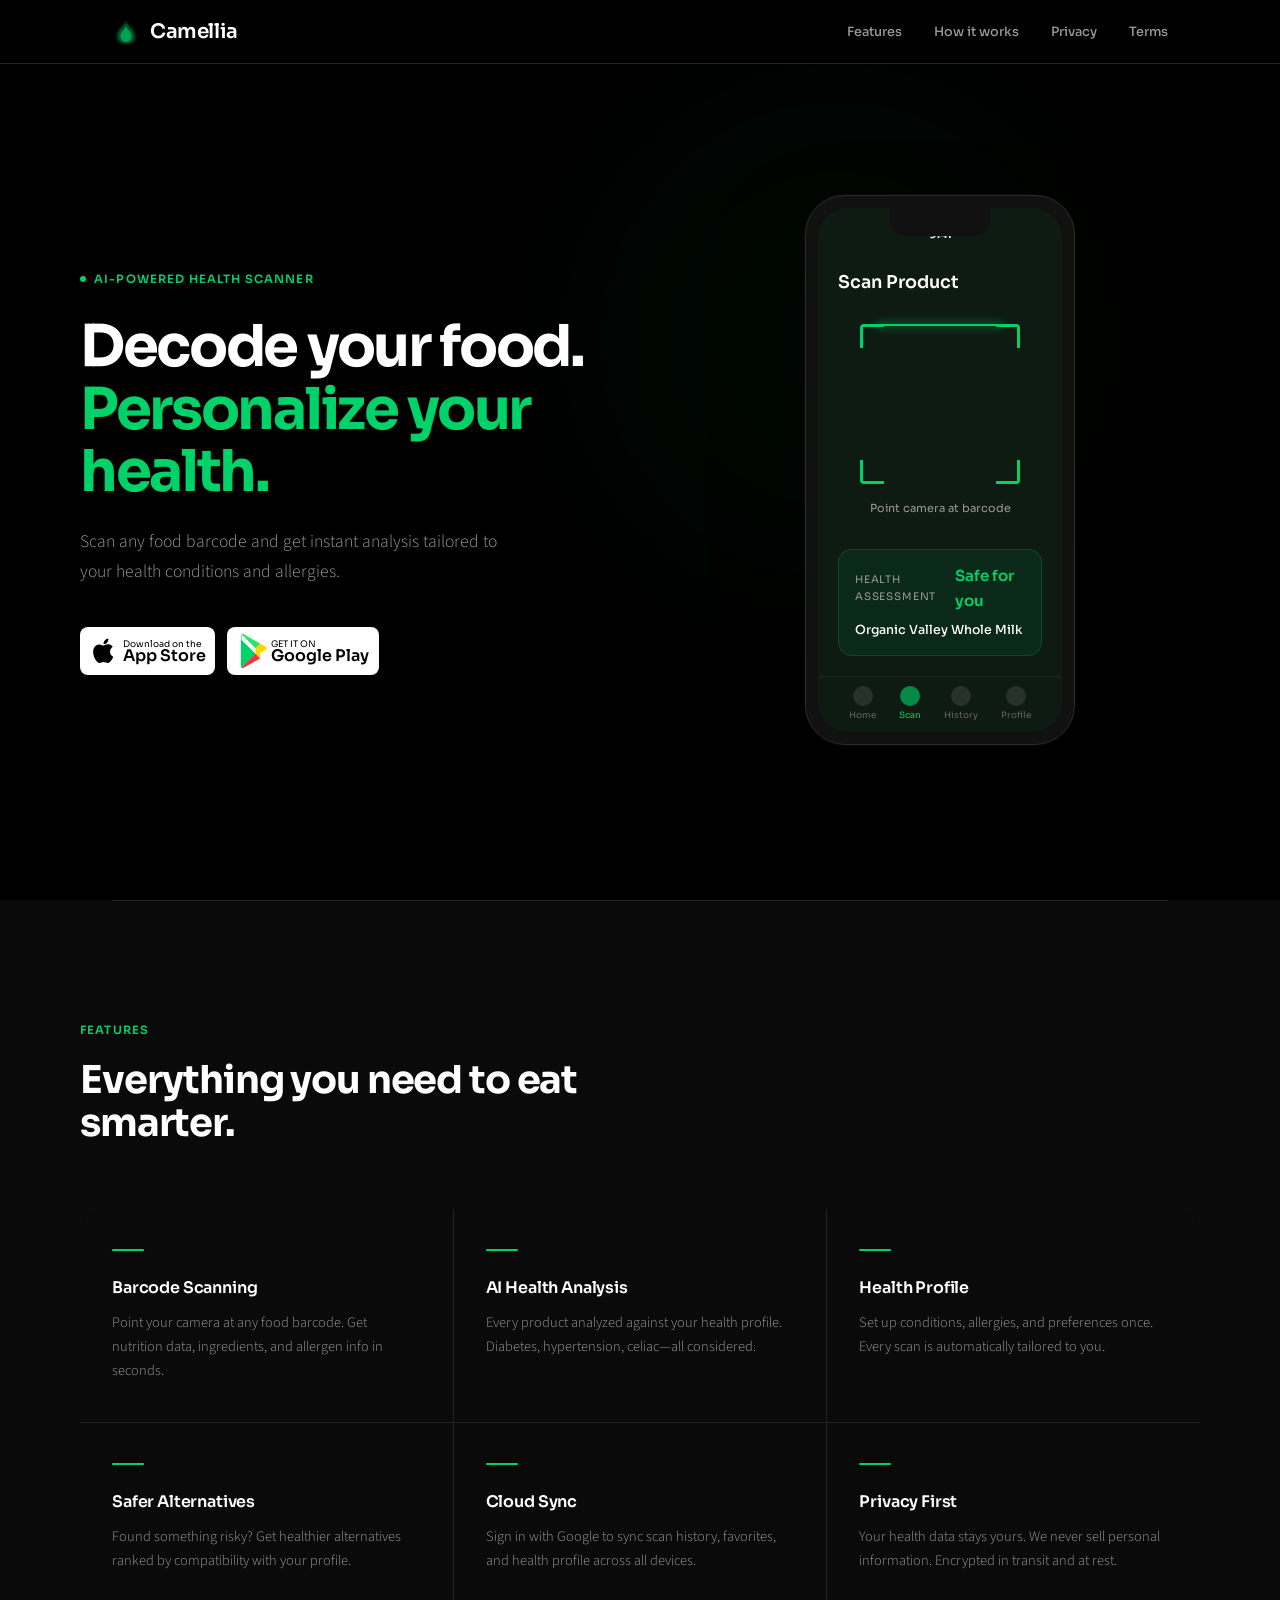
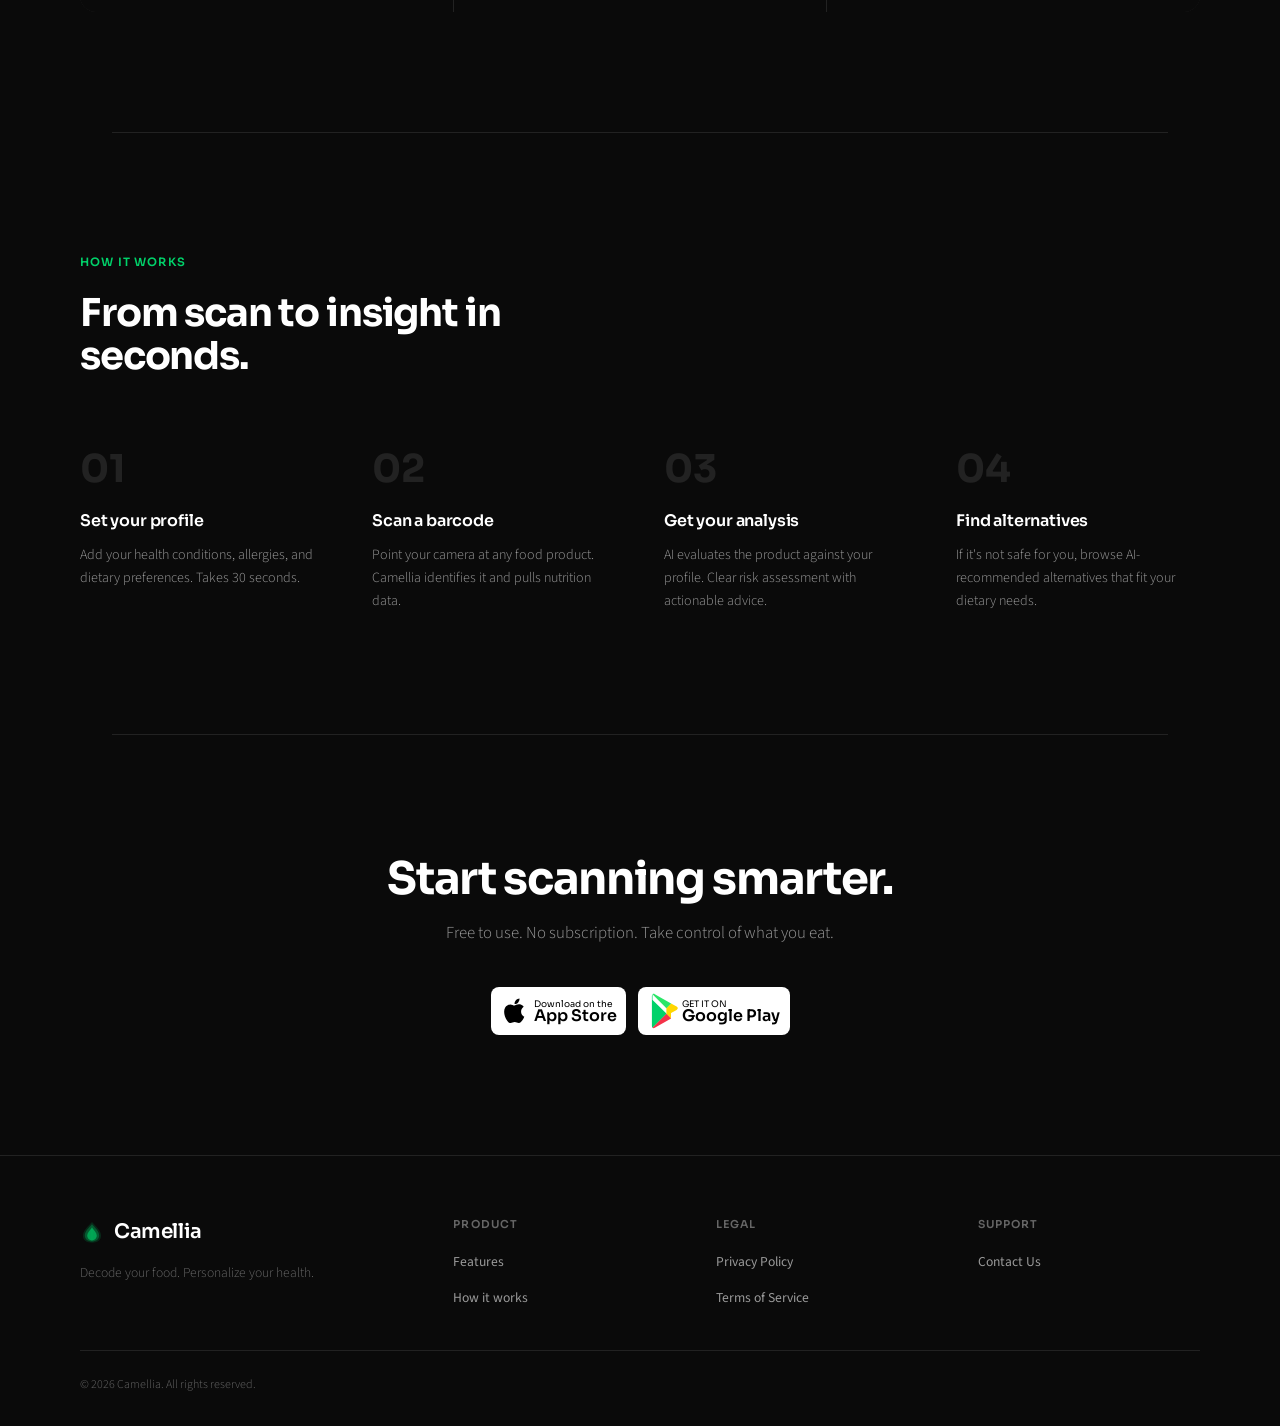
==== commit 76cdad3b: "redesign: Robinhood-inspired dark minimal with accent green - Sora + Source Sans 3 typography - Blac" ====
--- a/index.html
+++ b/index.html
@@ -7,22 +7,28 @@
   <meta name="description" content="Scan any food barcode and get instant, AI-powered health analysis personalized to your conditions and allergies.">
   <link rel="stylesheet" href="styles.css">
 </head>
-<body>
+<body class="section-dark">
 
   <!-- Nav -->
-  <nav class="nav nav--dark" id="nav">
+  <nav class="nav">
     <div class="nav-inner">
       <a href="/" class="nav-logo">
-        <svg class="logo-petal" viewBox="0 0 32 32" fill="none" xmlns="http://www.w3.org/2000/svg">
-          <path d="M16 2C12 6 4 12 4 18c0 6.627 5.373 12 12 12s12-5.373 12-12c0-6-8-12-12-16z" fill="currentColor" opacity="0.2"/>
-          <path d="M16 6C13 9.5 8 14 8 18c0 4.418 3.582 8 8 8s8-3.582 8-8c0-4-5-8.5-8-12z" fill="currentColor" opacity="0.4"/>
-          <path d="M16 11c-2 2.5-5 5.5-5 8a5 5 0 0010 0c0-2.5-3-5.5-5-8z" fill="currentColor" opacity="0.7"/>
+        <!-- Leaf Logo -->
+        <svg width="28" height="28" viewBox="0 0 100 100" fill="none" xmlns="http://www.w3.org/2000/svg">
+          <path d="M50 8C35 25 12 45 12 65C12 84.882 29.118 95 50 95C70.882 95 88 84.882 88 65C88 45 65 25 50 8Z" fill="#00D26A" opacity="0.15"/>
+          <path d="M50 18C38 32 20 48 20 65C20 80.464 33.536 90 50 90C66.464 90 80 80.464 80 65C80 48 62 32 50 18Z" fill="#00D26A" opacity="0.3"/>
+          <path d="M50 32C42 42 30 53 30 65C30 76.046 38.954 85 50 85C61.046 85 70 76.046 70 65C70 53 58 42 50 32Z" fill="#00D26A" opacity="0.6"/>
+          <path d="M50 28V85" stroke="#00D26A" stroke-width="1.5" opacity="0.5"/>
+          <path d="M50 50C42 55 34 62 32 68" stroke="#00D26A" stroke-width="1" opacity="0.4"/>
+          <path d="M50 42C58 48 66 56 68 64" stroke="#00D26A" stroke-width="1" opacity="0.4"/>
+          <path d="M50 60C44 63 38 67 36 72" stroke="#00D26A" stroke-width="1" opacity="0.3"/>
+          <path d="M50 55C56 59 62 64 64 70" stroke="#00D26A" stroke-width="1" opacity="0.3"/>
         </svg>
         Camellia
       </a>
       <ul class="nav-links">
         <li><a href="#features">Features</a></li>
-        <li><a href="#how-it-works">Process</a></li>
+        <li><a href="#how-it-works">How it works</a></li>
         <li><a href="privacy.html">Privacy</a></li>
         <li><a href="terms.html">Terms</a></li>
       </ul>
@@ -31,170 +37,181 @@
 
   <!-- Hero -->
   <section class="hero">
-    <div class="hero-bg">
-      <div class="glow glow-1"></div>
-      <div class="glow glow-2"></div>
-      <svg class="botanical botanical-1" viewBox="0 0 400 400" fill="none" xmlns="http://www.w3.org/2000/svg">
-        <path d="M200 20C200 20 280 100 280 200C280 300 200 380 200 380C200 380 120 300 120 200C120 100 200 20 200 20Z" stroke="currentColor" stroke-width="0.5" fill="none" color="#5aad7a"/>
-        <path d="M200 60C200 60 260 120 260 200C260 280 200 340 200 340" stroke="currentColor" stroke-width="0.5" fill="none" color="#5aad7a"/>
-        <path d="M200 100C200 100 240 140 240 200C240 260 200 300 200 300" stroke="currentColor" stroke-width="0.5" fill="none" color="#5aad7a"/>
-        <path d="M140 200C140 200 160 140 200 120" stroke="currentColor" stroke-width="0.5" fill="none" color="#5aad7a"/>
-        <path d="M260 200C260 200 240 140 200 120" stroke="currentColor" stroke-width="0.5" fill="none" color="#5aad7a"/>
-        <path d="M150 260C150 260 170 200 200 180" stroke="currentColor" stroke-width="0.5" fill="none" color="#5aad7a"/>
-        <path d="M250 260C250 260 230 200 200 180" stroke="currentColor" stroke-width="0.5" fill="none" color="#5aad7a"/>
-        <circle cx="200" cy="200" r="80" stroke="currentColor" stroke-width="0.3" fill="none" color="#5aad7a"/>
-        <circle cx="200" cy="200" r="120" stroke="currentColor" stroke-width="0.3" fill="none" color="#5aad7a"/>
-      </svg>
-      <svg class="botanical botanical-2" viewBox="0 0 400 400" fill="none" xmlns="http://www.w3.org/2000/svg">
-        <path d="M200 40C200 40 300 120 300 220C300 320 200 360 200 360C200 360 100 320 100 220C100 120 200 40 200 40Z" stroke="currentColor" stroke-width="0.5" fill="none" color="#c49a6c"/>
-        <path d="M200 80C200 80 270 140 270 220C270 300 200 340 200 340" stroke="currentColor" stroke-width="0.5" fill="none" color="#c49a6c"/>
-        <path d="M130 220C130 220 150 160 200 140" stroke="currentColor" stroke-width="0.5" fill="none" color="#c49a6c"/>
-        <path d="M270 220C270 220 250 160 200 140" stroke="currentColor" stroke-width="0.5" fill="none" color="#c49a6c"/>
-      </svg>
-    </div>
-
-    <div class="hero-content">
+    <div class="hero-glow"></div>
+    <div class="hero-inner">
       <div class="hero-text">
-        <div class="hero-eyebrow reveal">AI-Powered Health Scanner</div>
-        <h1 class="reveal reveal-d1">Decode your food.<br><em>Personalize your health.</em></h1>
-        <p class="hero-desc reveal reveal-d2">Scan any food barcode and get instant analysis tailored to your health conditions and allergies. Know exactly what you're eating.</p>
-        <div class="store-badges reveal reveal-d3">
+        <div class="hero-label"><span class="dot"></span> AI-Powered Health Scanner</div>
+        <h1>Decode your food.<br><span>Personalize your health.</span></h1>
+        <p class="hero-desc">Scan any food barcode and get instant analysis tailored to your health conditions and allergies.</p>
+        <div class="store-badges">
+          <!-- Apple App Store Badge -->
           <a href="#" class="store-badge">
-            <svg width="22" height="22" viewBox="0 0 24 24" fill="none"><path d="M17.05 20.28c-.98.95-2.05.8-3.08.35-1.09-.46-2.09-.48-3.24 0-1.44.62-2.2.44-3.06-.35C2.79 15.25 3.51 7.59 9.05 7.31c1.35.07 2.29.74 3.08.8 1.18-.24 2.31-.93 3.57-.84 1.51.12 2.65.72 3.4 1.8-3.12 1.87-2.38 5.98.48 7.13-.57 1.5-1.31 2.99-2.54 4.09zM12.03 7.25c-.15-2.23 1.66-4.07 3.74-4.25.29 2.58-2.34 4.5-3.74 4.25z" fill="currentColor"/></svg>
-            <div>
-              <span class="store-label">Download on the</span>
-              <span class="store-name">App Store</span>
-            </div>
+            <svg width="135" height="48" viewBox="0 0 135 48" xmlns="http://www.w3.org/2000/svg">
+              <rect width="135" height="48" rx="8" fill="#fff"/>
+              <g fill="#000">
+                <path d="M30.1 24.6c0-3.2 2.6-4.7 2.7-4.8-1.5-2.2-3.8-2.5-4.6-2.5-2-.2-3.8 1.2-4.8 1.2s-2.5-1.1-4.1-1.1c-2.1 0-4 1.2-5.1 3.1-2.2 3.8-.6 9.4 1.5 12.5 1 1.5 2.3 3.2 3.9 3.1 1.6-.1 2.2-1 4.1-1s2.4 1 4.1 1 2.7-1.5 3.8-3c1.2-1.7 1.7-3.4 1.7-3.5-.1 0-3.2-1.2-3.2-4.9zM27.2 15.4c.9-1 1.4-2.5 1.3-3.9-1.2.1-2.7.8-3.6 1.8-.8.9-1.5 2.4-1.3 3.8 1.4.1 2.7-.7 3.6-1.7z"/>
+                <text x="43" y="20" font-family="'Sora',sans-serif" font-size="9" font-weight="400" fill="#000">Download on the</text>
+                <text x="43" y="34" font-family="'Sora',sans-serif" font-size="16" font-weight="600" fill="#000">App Store</text>
+              </g>
+            </svg>
           </a>
+          <!-- Google Play Badge -->
           <a href="#" class="store-badge">
-            <svg width="20" height="20" viewBox="0 0 24 24" fill="none"><path d="M3.609 1.814L13.792 12 3.61 22.186a.996.996 0 01-.61-.92V2.734c0-.382.218-.72.609-.92zm14.7 8.27L5.634.754l9.875 5.7 2.8-1.617zm-2.8 5.546L5.634 23.246l12.675-7.33-2.8-1.617v.331zM21.177 12c0 .574-.307 1.08-.756 1.33l-2.96 1.71-3.07-3.04 3.07-3.04 2.96 1.71c.449.25.756.756.756 1.33z" fill="currentColor"/></svg>
-            <div>
-              <span class="store-label">Get it on</span>
-              <span class="store-name">Google Play</span>
-            </div>
+            <svg width="152" height="48" viewBox="0 0 152 48" xmlns="http://www.w3.org/2000/svg">
+              <rect width="152" height="48" rx="8" fill="#fff"/>
+              <g>
+                <path d="M14.5 7.3c-.4.4-.6 1-.6 1.8v29.8c0 .8.2 1.4.6 1.8l.1.1L28.4 27v-.4L14.6 13l-.1-.1z" fill="#00D26A"/>
+                <path d="M33 31.6l-4.6-4.6V21l4.6-4.6.1.1 5.5 3.1c1.6.9 1.6 2.4 0 3.3l-5.5 3.1-.1.1z" fill="#FFD600"/>
+                <path d="M33.1 31.5L28.4 26.8 14.5 40.7c.5.5 1.4.6 2.3.1l16.3-9.3z" fill="#F43249"/>
+                <path d="M33.1 16.5L16.8 7.2c-.9-.5-1.8-.4-2.3.1L28.4 21.2l4.7-4.7z" fill="#2AE668"/>
+                <text x="44" y="20" font-family="'Sora',sans-serif" font-size="9" font-weight="400" fill="#000">GET IT ON</text>
+                <text x="44" y="34" font-family="'Sora',sans-serif" font-size="16" font-weight="600" fill="#000">Google Play</text>
+              </g>
+            </svg>
           </a>
         </div>
       </div>
 
-      <div class="hero-visual reveal reveal-d4">
-        <div class="phone-frame">
+      <!-- Phone mockup with app screenshot -->
+      <div class="hero-phone">
+        <div class="phone-device">
+          <div class="phone-notch"></div>
           <div class="phone-screen">
-            <div class="scan-line"></div>
-            <span class="scan-label">Scanning barcode...</span>
-            <div class="scan-result">
-              <div class="result-label">Health Assessment</div>
-              <div class="result-value">Safe for you</div>
+            <div class="app-screen">
+              <div class="app-statusbar">9:41</div>
+              <div class="app-header">Scan Product</div>
+              <div class="app-scan-area">
+                <div class="scan-viewfinder">
+                  <div class="scan-corner tl"></div>
+                  <div class="scan-corner tr"></div>
+                  <div class="scan-corner bl"></div>
+                  <div class="scan-corner br"></div>
+                  <div class="scan-laser"></div>
+                </div>
+                <div class="scan-hint">Point camera at barcode</div>
+              </div>
+              <div class="app-result">
+                <div class="app-result-row">
+                  <div class="app-result-label">Health Assessment</div>
+                  <div class="app-result-value">Safe for you</div>
+                </div>
+                <div class="app-result-product">Organic Valley Whole Milk</div>
+              </div>
+              <div class="app-navbar">
+                <div class="app-nav-item"><div class="app-nav-dot"></div>Home</div>
+                <div class="app-nav-item active"><div class="app-nav-dot"></div>Scan</div>
+                <div class="app-nav-item"><div class="app-nav-dot"></div>History</div>
+                <div class="app-nav-item"><div class="app-nav-dot"></div>Profile</div>
+              </div>
             </div>
           </div>
         </div>
-        <div class="phone-float-card card-risk">
-          <div class="float-card-label">Risk Level</div>
-          <div class="float-card-value risk-low">Low Risk</div>
-        </div>
-        <div class="phone-float-card card-alt">
-          <div class="float-card-label">Alternatives</div>
-          <div class="float-card-value risk-high">3 found</div>
-        </div>
       </div>
     </div>
   </section>
 
   <!-- Features -->
+  <div class="divider"><div class="divider-line"></div></div>
   <section class="features" id="features">
-    <div class="features-header">
-      <h2>Everything you need<br>to eat smarter</h2>
-      <p>Built for people with dietary restrictions, allergies, and health conditions who refuse to compromise on what they eat.</p>
-    </div>
-    <div class="features-grid">
-      <div class="feature-card">
-        <div class="feature-num">01</div>
-        <h3>Instant Barcode Scanning</h3>
-        <p>Point your camera at any food barcode. Get nutrition data, ingredients, and allergen info in seconds from our comprehensive food database.</p>
-      </div>
-      <div class="feature-card">
-        <div class="feature-num">02</div>
-        <h3>AI Health Analysis</h3>
-        <p>Our AI analyzes every product against your specific health profile&mdash;conditions like diabetes, hypertension, or celiac disease are all considered.</p>
-      </div>
-      <div class="feature-card">
-        <div class="feature-num">03</div>
-        <h3>Personalized Health Profile</h3>
-        <p>Set up your conditions, allergies, and dietary preferences once. Every scan is automatically tailored to your needs.</p>
-      </div>
-      <div class="feature-card">
-        <div class="feature-num">04</div>
-        <h3>Safer Alternatives</h3>
-        <p>Found something risky? Camellia suggests healthier alternatives you can actually buy, ranked by compatibility with your health profile.</p>
-      </div>
-      <div class="feature-card">
-        <div class="feature-num">05</div>
-        <h3>Cloud Sync</h3>
-        <p>Sign in with Google to sync your scan history, favorites, and health profile across all your devices. Never lose your data.</p>
-      </div>
-      <div class="feature-card">
-        <div class="feature-num">06</div>
-        <h3>Privacy First</h3>
-        <p>Your health data stays yours. We never sell personal information. All data is encrypted in transit and at rest.</p>
+    <div class="features-inner">
+      <div class="section-label">Features</div>
+      <h2>Everything you need to eat smarter.</h2>
+      <div class="features-grid">
+        <div class="feature-card">
+          <div class="feature-icon-line"></div>
+          <h3>Barcode Scanning</h3>
+          <p>Point your camera at any food barcode. Get nutrition data, ingredients, and allergen info in seconds.</p>
+        </div>
+        <div class="feature-card">
+          <div class="feature-icon-line"></div>
+          <h3>AI Health Analysis</h3>
+          <p>Every product analyzed against your health profile. Diabetes, hypertension, celiac&mdash;all considered.</p>
+        </div>
+        <div class="feature-card">
+          <div class="feature-icon-line"></div>
+          <h3>Health Profile</h3>
+          <p>Set up conditions, allergies, and preferences once. Every scan is automatically tailored to you.</p>
+        </div>
+        <div class="feature-card">
+          <div class="feature-icon-line"></div>
+          <h3>Safer Alternatives</h3>
+          <p>Found something risky? Get healthier alternatives ranked by compatibility with your profile.</p>
+        </div>
+        <div class="feature-card">
+          <div class="feature-icon-line"></div>
+          <h3>Cloud Sync</h3>
+          <p>Sign in with Google to sync scan history, favorites, and health profile across all devices.</p>
+        </div>
+        <div class="feature-card">
+          <div class="feature-icon-line"></div>
+          <h3>Privacy First</h3>
+          <p>Your health data stays yours. We never sell personal information. Encrypted in transit and at rest.</p>
+        </div>
       </div>
     </div>
   </section>
 
   <!-- How It Works -->
-  <section class="how-it-works" id="how-it-works">
+  <div class="divider"><div class="divider-line"></div></div>
+  <section class="how-section" id="how-it-works">
     <div class="how-inner">
-      <div class="how-header">
-        <h2>From scan to<br>insight in seconds</h2>
-        <p>Four steps between you and understanding exactly what's in your food and how it affects your health.</p>
-      </div>
+      <div class="section-label">How it works</div>
+      <h2>From scan to insight in seconds.</h2>
       <div class="steps">
         <div class="step">
-          <div class="step-num">1</div>
-          <h3>Set Your Profile</h3>
-          <p>Add your health conditions, allergies, and dietary preferences. This takes 30 seconds and makes every scan personalized.</p>
-        </div>
-        <div class="step">
-          <div class="step-num">2</div>
-          <h3>Scan a Barcode</h3>
-          <p>Point your camera at any food product's barcode. Camellia identifies the product and retrieves detailed nutrition data.</p>
-        </div>
-        <div class="step">
-          <div class="step-num">3</div>
-          <h3>Get Your Analysis</h3>
-          <p>Our AI evaluates the product against your health profile and gives you a clear risk assessment with actionable advice.</p>
-        </div>
-        <div class="step">
-          <div class="step-num">4</div>
-          <h3>Find Alternatives</h3>
-          <p>If a product isn't safe for you, browse AI-recommended alternatives that fit your dietary needs and are available to purchase.</p>
+          <div class="step-num">01</div>
+          <h3>Set your profile</h3>
+          <p>Add your health conditions, allergies, and dietary preferences. Takes 30 seconds.</p>
+        </div>
+        <div class="step">
+          <div class="step-num">02</div>
+          <h3>Scan a barcode</h3>
+          <p>Point your camera at any food product. Camellia identifies it and pulls nutrition data.</p>
+        </div>
+        <div class="step">
+          <div class="step-num">03</div>
+          <h3>Get your analysis</h3>
+          <p>AI evaluates the product against your profile. Clear risk assessment with actionable advice.</p>
+        </div>
+        <div class="step">
+          <div class="step-num">04</div>
+          <h3>Find alternatives</h3>
+          <p>If it's not safe for you, browse AI-recommended alternatives that fit your dietary needs.</p>
         </div>
       </div>
     </div>
   </section>
 
   <!-- CTA -->
+  <div class="divider"><div class="divider-line"></div></div>
   <section class="cta-section">
-    <div class="cta-card">
-      <div class="cta-text">
-        <h2>Start scanning<br>smarter today</h2>
-        <p>Download Camellia and take control of what you eat. Free to use, no subscription required.</p>
-      </div>
-      <div class="cta-actions">
-        <div class="store-badges">
-          <a href="#" class="store-badge">
-            <svg width="22" height="22" viewBox="0 0 24 24" fill="none"><path d="M17.05 20.28c-.98.95-2.05.8-3.08.35-1.09-.46-2.09-.48-3.24 0-1.44.62-2.2.44-3.06-.35C2.79 15.25 3.51 7.59 9.05 7.31c1.35.07 2.29.74 3.08.8 1.18-.24 2.31-.93 3.57-.84 1.51.12 2.65.72 3.4 1.8-3.12 1.87-2.38 5.98.48 7.13-.57 1.5-1.31 2.99-2.54 4.09zM12.03 7.25c-.15-2.23 1.66-4.07 3.74-4.25.29 2.58-2.34 4.5-3.74 4.25z" fill="currentColor"/></svg>
-            <div>
-              <span class="store-label">Download on the</span>
-              <span class="store-name">App Store</span>
-            </div>
-          </a>
-          <a href="#" class="store-badge">
-            <svg width="20" height="20" viewBox="0 0 24 24" fill="none"><path d="M3.609 1.814L13.792 12 3.61 22.186a.996.996 0 01-.61-.92V2.734c0-.382.218-.72.609-.92zm14.7 8.27L5.634.754l9.875 5.7 2.8-1.617zm-2.8 5.546L5.634 23.246l12.675-7.33-2.8-1.617v.331zM21.177 12c0 .574-.307 1.08-.756 1.33l-2.96 1.71-3.07-3.04 3.07-3.04 2.96 1.71c.449.25.756.756.756 1.33z" fill="currentColor"/></svg>
-            <div>
-              <span class="store-label">Get it on</span>
-              <span class="store-name">Google Play</span>
-            </div>
-          </a>
-        </div>
+    <div class="cta-inner">
+      <h2>Start scanning smarter.</h2>
+      <p>Free to use. No subscription. Take control of what you eat.</p>
+      <div class="store-badges">
+        <a href="#" class="store-badge">
+          <svg width="135" height="48" viewBox="0 0 135 48" xmlns="http://www.w3.org/2000/svg">
+            <rect width="135" height="48" rx="8" fill="#fff"/>
+            <g fill="#000">
+              <path d="M30.1 24.6c0-3.2 2.6-4.7 2.7-4.8-1.5-2.2-3.8-2.5-4.6-2.5-2-.2-3.8 1.2-4.8 1.2s-2.5-1.1-4.1-1.1c-2.1 0-4 1.2-5.1 3.1-2.2 3.8-.6 9.4 1.5 12.5 1 1.5 2.3 3.2 3.9 3.1 1.6-.1 2.2-1 4.1-1s2.4 1 4.1 1 2.7-1.5 3.8-3c1.2-1.7 1.7-3.4 1.7-3.5-.1 0-3.2-1.2-3.2-4.9zM27.2 15.4c.9-1 1.4-2.5 1.3-3.9-1.2.1-2.7.8-3.6 1.8-.8.9-1.5 2.4-1.3 3.8 1.4.1 2.7-.7 3.6-1.7z"/>
+              <text x="43" y="20" font-family="'Sora',sans-serif" font-size="9" font-weight="400" fill="#000">Download on the</text>
+              <text x="43" y="34" font-family="'Sora',sans-serif" font-size="16" font-weight="600" fill="#000">App Store</text>
+            </g>
+          </svg>
+        </a>
+        <a href="#" class="store-badge">
+          <svg width="152" height="48" viewBox="0 0 152 48" xmlns="http://www.w3.org/2000/svg">
+            <rect width="152" height="48" rx="8" fill="#fff"/>
+            <g>
+              <path d="M14.5 7.3c-.4.4-.6 1-.6 1.8v29.8c0 .8.2 1.4.6 1.8l.1.1L28.4 27v-.4L14.6 13l-.1-.1z" fill="#00D26A"/>
+              <path d="M33 31.6l-4.6-4.6V21l4.6-4.6.1.1 5.5 3.1c1.6.9 1.6 2.4 0 3.3l-5.5 3.1-.1.1z" fill="#FFD600"/>
+              <path d="M33.1 31.5L28.4 26.8 14.5 40.7c.5.5 1.4.6 2.3.1l16.3-9.3z" fill="#F43249"/>
+              <path d="M33.1 16.5L16.8 7.2c-.9-.5-1.8-.4-2.3.1L28.4 21.2l4.7-4.7z" fill="#2AE668"/>
+              <text x="44" y="20" font-family="'Sora',sans-serif" font-size="9" font-weight="400" fill="#000">GET IT ON</text>
+              <text x="44" y="34" font-family="'Sora',sans-serif" font-size="16" font-weight="600" fill="#000">Google Play</text>
+            </g>
+          </svg>
+        </a>
       </div>
     </div>
   </section>
@@ -203,21 +220,17 @@
   <footer class="footer">
     <div class="footer-inner">
       <div class="footer-brand">
-        <a href="/" class="nav-logo" style="color: var(--forest);">
-          <svg class="logo-petal" viewBox="0 0 32 32" fill="none" style="color: var(--sage);">
-            <path d="M16 2C12 6 4 12 4 18c0 6.627 5.373 12 12 12s12-5.373 12-12c0-6-8-12-12-16z" fill="currentColor" opacity="0.2"/>
-            <path d="M16 6C13 9.5 8 14 8 18c0 4.418 3.582 8 8 8s8-3.582 8-8c0-4-5-8.5-8-12z" fill="currentColor" opacity="0.4"/>
-            <path d="M16 11c-2 2.5-5 5.5-5 8a5 5 0 0010 0c0-2.5-3-5.5-5-8z" fill="currentColor" opacity="0.7"/>
-          </svg>
+        <a href="/" class="nav-logo">
+          <svg width="24" height="24" viewBox="0 0 100 100" fill="none"><path d="M50 8C35 25 12 45 12 65C12 84.882 29.118 95 50 95C70.882 95 88 84.882 88 65C88 45 65 25 50 8Z" fill="#00D26A" opacity="0.15"/><path d="M50 18C38 32 20 48 20 65C20 80.464 33.536 90 50 90C66.464 90 80 80.464 80 65C80 48 62 32 50 18Z" fill="#00D26A" opacity="0.3"/><path d="M50 32C42 42 30 53 30 65C30 76.046 38.954 85 50 85C61.046 85 70 76.046 70 65C70 53 58 42 50 32Z" fill="#00D26A" opacity="0.6"/><path d="M50 28V85" stroke="#00D26A" stroke-width="1.5" opacity="0.5"/></svg>
           Camellia
         </a>
-        <p>Decode your food. Personalize your health. Built for people who need to know exactly what they're eating.</p>
+        <p>Decode your food. Personalize your health.</p>
       </div>
       <div class="footer-links">
         <h4>Product</h4>
         <ul>
           <li><a href="#features">Features</a></li>
-          <li><a href="#how-it-works">How It Works</a></li>
+          <li><a href="#how-it-works">How it works</a></li>
         </ul>
       </div>
       <div class="footer-links">
@@ -236,17 +249,8 @@
     </div>
     <div class="footer-bottom">
       <span>&copy; 2026 Camellia. All rights reserved.</span>
-      <span>Made with care for people who care about what they eat.</span>
     </div>
   </footer>
-
-  <script>
-    // Nav scroll effect
-    const nav = document.getElementById('nav');
-    window.addEventListener('scroll', () => {
-      nav.classList.toggle('scrolled', window.scrollY > 40);
-    }, { passive: true });
-  </script>
 
 </body>
 </html>
--- a/styles.css
+++ b/styles.css
@@ -1,875 +1,437 @@
-/* ============================================
-   Camellia — Botanical Editorial
-   ============================================ */
-
-@import url('https://fonts.googleapis.com/css2?family=Young+Serif&family=Libre+Franklin:ital,wght@0,300;0,400;0,500;0,600;1,400&display=swap');
+@import url('https://fonts.googleapis.com/css2?family=Sora:wght@300;400;500;600;700&family=Source+Sans+3:ital,wght@0,300;0,400;0,500;0,600;1,400&display=swap');
 
 :root {
-  --forest: #0d1f17;
-  --forest-mid: #162b1f;
-  --forest-light: #1e3a28;
-  --sage: #3d8b5e;
-  --sage-light: #5aad7a;
-  --sage-muted: #4a7d62;
-  --cream: #f4efe6;
-  --cream-dim: #e8e0d4;
-  --cream-dark: #d4cbbf;
-  --parchment: #faf7f2;
-  --parchment-warm: #f7f3eb;
-  --gold: #c49a6c;
-  --gold-light: #dbb892;
-  --gold-dim: #a07d54;
-  --ink: #2c2c2c;
-  --ink-light: #5a5a5a;
-  --ink-faint: #8a8a8a;
-
-  --font-display: 'Young Serif', Georgia, serif;
-  --font-body: 'Libre Franklin', -apple-system, sans-serif;
-
-  --max-w: 1180px;
-  --max-w-narrow: 720px;
-}
-
-*, *::before, *::after {
-  margin: 0; padding: 0; box-sizing: border-box;
-}
-
-html {
-  font-size: 16px;
-  scroll-behavior: smooth;
-  -webkit-font-smoothing: antialiased;
-}
-
-body {
-  font-family: var(--font-body);
-  color: var(--ink);
-  background: var(--parchment);
-  line-height: 1.75;
-  overflow-x: hidden;
-}
-
-a { color: var(--sage); text-decoration: none; transition: color 0.3s; }
-a:hover { color: var(--sage-light); }
-
-::selection {
-  background: var(--sage);
-  color: var(--cream);
-}
-
-/* ---- GRAIN OVERLAY ---- */
-body::before {
-  content: '';
-  position: fixed;
-  inset: 0;
-  z-index: 9999;
-  pointer-events: none;
-  opacity: 0.025;
-  background-image: url("data:image/svg+xml,%3Csvg viewBox='0 0 256 256' xmlns='http://www.w3.org/2000/svg'%3E%3Cfilter id='noise'%3E%3CfeTurbulence type='fractalNoise' baseFrequency='0.9' numOctaves='4' stitchTiles='stitch'/%3E%3C/filter%3E%3Crect width='100%25' height='100%25' filter='url(%23noise)'/%3E%3C/svg%3E");
-  background-repeat: repeat;
-}
-
-/* ---- ANIMATIONS ---- */
-@keyframes fadeUp {
-  from { opacity: 0; transform: translateY(28px); }
-  to { opacity: 1; transform: translateY(0); }
-}
-@keyframes fadeIn {
-  from { opacity: 0; }
-  to { opacity: 1; }
-}
-@keyframes floatSlow {
-  0%, 100% { transform: translateY(0) rotate(0deg); }
-  50% { transform: translateY(-14px) rotate(2deg); }
-}
-@keyframes drawLine {
-  from { stroke-dashoffset: 1000; }
-  to { stroke-dashoffset: 0; }
-}
-@keyframes scaleIn {
-  from { opacity: 0; transform: scale(0.92); }
-  to { opacity: 1; transform: scale(1); }
-}
-
-.reveal {
-  opacity: 0;
-  animation: fadeUp 0.8s cubic-bezier(0.22, 1, 0.36, 1) forwards;
-}
-.reveal-d1 { animation-delay: 0.1s; }
-.reveal-d2 { animation-delay: 0.2s; }
-.reveal-d3 { animation-delay: 0.3s; }
-.reveal-d4 { animation-delay: 0.4s; }
-.reveal-d5 { animation-delay: 0.5s; }
-.reveal-d6 { animation-delay: 0.6s; }
-.reveal-d7 { animation-delay: 0.7s; }
+  --black: #000000;
+  --bg: #0A0A0A;
+  --bg-elevated: #111111;
+  --bg-card: #161616;
+  --border: #222222;
+  --border-light: #2a2a2a;
+  --text: #FFFFFF;
+  --text-secondary: #999999;
+  --text-tertiary: #666666;
+  --accent: #00D26A;
+  --accent-dim: #00B85C;
+  --accent-glow: rgba(0, 210, 106, 0.12);
+  --white: #FFFFFF;
+  --light-bg: #FAFAFA;
+  --light-border: #E5E5E5;
+  --light-text: #111111;
+  --light-text-secondary: #666666;
+
+  --font-display: 'Sora', sans-serif;
+  --font-body: 'Source Sans 3', sans-serif;
+  --max-w: 1120px;
+  --max-w-narrow: 680px;
+}
+
+*, *::before, *::after { margin: 0; padding: 0; box-sizing: border-box; }
+html { font-size: 16px; scroll-behavior: smooth; -webkit-font-smoothing: antialiased; }
+body { font-family: var(--font-body); color: var(--text); background: var(--black); line-height: 1.6; overflow-x: hidden; }
+a { color: inherit; text-decoration: none; }
+::selection { background: var(--accent); color: var(--black); }
 
 /* ---- NAV ---- */
 .nav {
-  position: fixed;
-  top: 0;
-  left: 0;
-  right: 0;
-  z-index: 1000;
-  transition: background 0.4s, box-shadow 0.4s;
-}
-.nav--dark {
-  background: transparent;
-}
-.nav--dark.scrolled {
-  background: rgba(13, 31, 23, 0.92);
-  backdrop-filter: blur(20px);
-  -webkit-backdrop-filter: blur(20px);
-  box-shadow: 0 1px 0 rgba(255,255,255,0.06);
-}
-.nav--light {
-  background: rgba(250, 247, 242, 0.88);
-  backdrop-filter: blur(20px);
-  -webkit-backdrop-filter: blur(20px);
-  box-shadow: 0 1px 0 rgba(0,0,0,0.05);
+  position: fixed; top: 0; left: 0; right: 0; z-index: 1000;
+  background: rgba(0,0,0,0.8);
+  backdrop-filter: blur(20px); -webkit-backdrop-filter: blur(20px);
+  border-bottom: 1px solid var(--border);
+  height: 64px;
 }
 .nav-inner {
-  max-width: var(--max-w);
-  margin: 0 auto;
-  display: flex;
-  align-items: center;
-  justify-content: space-between;
-  padding: 0 40px;
-  height: 72px;
+  max-width: var(--max-w); margin: 0 auto;
+  display: flex; align-items: center; justify-content: space-between;
+  padding: 0 32px; height: 100%;
 }
 .nav-logo {
-  font-family: var(--font-display);
-  font-size: 1.6rem;
-  letter-spacing: -0.01em;
-  display: flex;
-  align-items: center;
-  gap: 8px;
-}
-.nav--dark .nav-logo { color: var(--cream); }
-.nav--light .nav-logo { color: var(--forest); }
-
-.nav-logo .logo-petal {
-  display: inline-block;
-  width: 28px;
-  height: 28px;
-}
-
-.nav-links {
-  display: flex;
-  gap: 36px;
-  list-style: none;
-}
+  display: flex; align-items: center; gap: 10px;
+  font-family: var(--font-display); font-size: 1.25rem; font-weight: 600;
+  color: var(--white); letter-spacing: -0.02em;
+}
+.nav-logo svg { flex-shrink: 0; }
+.nav-links { display: flex; gap: 32px; list-style: none; }
 .nav-links a {
-  font-size: 0.85rem;
-  font-weight: 500;
-  letter-spacing: 0.04em;
-  text-transform: uppercase;
-  transition: color 0.3s, opacity 0.3s;
-}
-.nav--dark .nav-links a { color: var(--cream-dim); }
-.nav--dark .nav-links a:hover { color: var(--gold-light); }
-.nav--light .nav-links a { color: var(--ink-light); }
-.nav--light .nav-links a:hover { color: var(--sage); }
-
-/* ---- HERO (dark section) ---- */
+  font-family: var(--font-display); font-size: 0.8rem; font-weight: 500;
+  color: var(--text-secondary); transition: color 0.2s;
+}
+.nav-links a:hover { color: var(--white); }
+
+/* ---- NAV LIGHT (legal pages) ---- */
+.nav--light { background: rgba(250,250,250,0.9); border-bottom: 1px solid var(--light-border); }
+.nav--light .nav-logo { color: var(--light-text); }
+.nav--light .nav-links a { color: var(--light-text-secondary); }
+.nav--light .nav-links a:hover { color: var(--light-text); }
+
+/* ---- HERO ---- */
 .hero {
-  position: relative;
-  background: var(--forest);
-  min-height: 100vh;
-  display: flex;
-  align-items: center;
-  overflow: hidden;
-}
-.hero::after {
-  content: '';
-  position: absolute;
-  bottom: 0;
-  left: 0;
-  right: 0;
-  height: 200px;
-  background: linear-gradient(to top, var(--parchment), transparent);
-  z-index: 2;
-}
-.hero-bg {
-  position: absolute;
-  inset: 0;
-  overflow: hidden;
-}
-.hero-bg .botanical {
-  position: absolute;
-  opacity: 0.06;
-  animation: floatSlow 12s ease-in-out infinite;
-}
-.hero-bg .botanical-1 {
-  top: 5%;
-  right: -5%;
-  width: 600px;
-  height: 600px;
-  animation-delay: 0s;
-}
-.hero-bg .botanical-2 {
-  bottom: 10%;
-  left: -8%;
-  width: 500px;
-  height: 500px;
-  animation-delay: -4s;
-  transform: scaleX(-1);
-}
-.hero-bg .glow {
-  position: absolute;
-  width: 600px;
-  height: 600px;
-  border-radius: 50%;
-  filter: blur(120px);
-  opacity: 0.15;
-}
-.hero-bg .glow-1 {
-  top: -20%;
-  right: 10%;
-  background: var(--sage);
-}
-.hero-bg .glow-2 {
-  bottom: -10%;
-  left: 20%;
-  background: var(--gold-dim);
-  opacity: 0.08;
-}
-
-.hero-content {
-  position: relative;
-  z-index: 3;
-  max-width: var(--max-w);
-  margin: 0 auto;
-  padding: 140px 40px 160px;
-  display: grid;
-  grid-template-columns: 1fr 1fr;
-  gap: 80px;
-  align-items: center;
-}
-.hero-text {
-  max-width: 560px;
-}
-.hero-eyebrow {
-  font-size: 0.75rem;
-  font-weight: 600;
-  letter-spacing: 0.15em;
-  text-transform: uppercase;
-  color: var(--gold);
-  margin-bottom: 24px;
-  display: flex;
-  align-items: center;
-  gap: 12px;
-}
-.hero-eyebrow::before {
-  content: '';
-  width: 32px;
-  height: 1px;
-  background: var(--gold);
-}
+  min-height: 100vh; display: flex; align-items: center;
+  padding: 120px 32px 80px; background: var(--black);
+  position: relative; overflow: hidden;
+}
+.hero-glow {
+  position: absolute; width: 500px; height: 500px; border-radius: 50%;
+  background: var(--accent); opacity: 0.04; filter: blur(120px);
+  top: 10%; right: 15%; pointer-events: none;
+}
+.hero-inner {
+  max-width: var(--max-w); margin: 0 auto; width: 100%;
+  display: grid; grid-template-columns: 1fr 1fr; gap: 80px; align-items: center;
+  position: relative; z-index: 1;
+}
+.hero-text { max-width: 520px; }
+.hero-label {
+  display: inline-flex; align-items: center; gap: 8px;
+  font-family: var(--font-display); font-size: 0.72rem; font-weight: 600;
+  letter-spacing: 0.1em; text-transform: uppercase;
+  color: var(--accent); margin-bottom: 28px;
+}
+.hero-label .dot { width: 6px; height: 6px; border-radius: 50%; background: var(--accent); }
 .hero h1 {
   font-family: var(--font-display);
-  font-size: clamp(2.8rem, 5vw, 4.2rem);
-  line-height: 1.12;
-  color: var(--cream);
-  letter-spacing: -0.02em;
-  margin-bottom: 28px;
-}
-.hero h1 em {
-  font-style: normal;
-  color: var(--sage-light);
-}
+  font-size: clamp(2.6rem, 4.5vw, 3.8rem);
+  font-weight: 700; line-height: 1.08;
+  letter-spacing: -0.04em; color: var(--white); margin-bottom: 24px;
+}
+.hero h1 span { color: var(--accent); }
 .hero-desc {
-  font-size: 1.05rem;
-  color: var(--cream-dark);
-  line-height: 1.8;
-  font-weight: 300;
-  margin-bottom: 44px;
-  max-width: 440px;
-}
-
-.hero-visual {
+  font-size: 1.1rem; color: var(--text-secondary); line-height: 1.7;
+  font-weight: 300; margin-bottom: 40px; max-width: 420px;
+}
+
+/* Store badges - official style */
+.store-badges { display: flex; gap: 12px; flex-wrap: wrap; }
+.store-badge {
+  height: 48px; border-radius: 8px; transition: opacity 0.2s, transform 0.2s;
+  display: block;
+}
+.store-badge:hover { opacity: 0.85; transform: translateY(-1px); }
+.store-badge img, .store-badge svg { height: 100%; width: auto; display: block; }
+
+/* Phone mockup */
+.hero-phone { position: relative; display: flex; justify-content: center; }
+.phone-device {
+  width: 270px; height: 550px;
+  background: var(--bg-elevated);
+  border: 1px solid var(--border-light);
+  border-radius: 40px;
+  padding: 12px;
   position: relative;
-  display: flex;
-  align-items: center;
-  justify-content: center;
-}
-.phone-frame {
-  width: 280px;
-  height: 560px;
-  background: var(--forest-light);
-  border: 1px solid rgba(255,255,255,0.08);
-  border-radius: 36px;
+  box-shadow: 0 40px 80px rgba(0,0,0,0.5), 0 0 0 1px rgba(255,255,255,0.03);
+}
+.phone-notch {
+  position: absolute; top: 12px; left: 50%; transform: translateX(-50%);
+  width: 100px; height: 28px;
+  background: var(--bg-elevated);
+  border-radius: 0 0 16px 16px;
+  z-index: 10;
+}
+.phone-screen {
+  width: 100%; height: 100%;
+  background: var(--bg);
+  border-radius: 30px;
+  overflow: hidden;
   position: relative;
-  overflow: hidden;
-  box-shadow:
-    0 40px 80px rgba(0,0,0,0.4),
-    0 0 0 1px rgba(255,255,255,0.04),
-    inset 0 1px 0 rgba(255,255,255,0.06);
-}
-.phone-screen {
-  position: absolute;
-  inset: 12px;
-  border-radius: 26px;
-  background: linear-gradient(160deg, #1a3524 0%, #0d1f17 100%);
-  display: flex;
-  flex-direction: column;
-  align-items: center;
-  justify-content: center;
-  padding: 32px 20px;
-}
-.phone-screen .scan-line {
-  width: 140px;
-  height: 140px;
-  border: 2px solid var(--sage-light);
-  border-radius: 16px;
-  position: relative;
-  margin-bottom: 28px;
-  opacity: 0.8;
-}
-.phone-screen .scan-line::before {
-  content: '';
-  position: absolute;
-  left: 10%;
-  right: 10%;
-  top: 50%;
-  height: 2px;
-  background: var(--sage-light);
-  box-shadow: 0 0 12px var(--sage-light);
-  animation: scanPulse 2.5s ease-in-out infinite;
-}
-@keyframes scanPulse {
-  0%, 100% { opacity: 0.4; top: 30%; }
-  50% { opacity: 1; top: 70%; }
-}
-.phone-screen .scan-label {
-  font-size: 0.75rem;
-  color: var(--cream-dark);
-  letter-spacing: 0.08em;
-  text-transform: uppercase;
-  font-weight: 500;
-}
-.phone-screen .scan-result {
-  margin-top: 24px;
-  background: rgba(61,139,94,0.15);
-  border: 1px solid rgba(61,139,94,0.25);
-  border-radius: 12px;
-  padding: 14px 20px;
-  width: 100%;
-}
-.phone-screen .scan-result .result-label {
-  font-size: 0.65rem;
-  text-transform: uppercase;
-  letter-spacing: 0.1em;
-  color: var(--sage-light);
-  margin-bottom: 4px;
-}
-.phone-screen .scan-result .result-value {
+}
+
+/* App screenshot mockup */
+.app-screen {
+  width: 100%; height: 100%;
+  display: flex; flex-direction: column;
+  background: #0D1B12;
+}
+.app-statusbar {
+  height: 44px; display: flex; align-items: flex-end; justify-content: center;
+  padding-bottom: 8px;
+  font-family: var(--font-display); font-size: 0.7rem; font-weight: 600;
+  color: var(--white);
+}
+.app-header {
+  padding: 16px 20px 12px;
+  font-family: var(--font-display); font-size: 1.1rem; font-weight: 600;
+  color: var(--white);
+}
+.app-scan-area {
+  flex: 1; display: flex; flex-direction: column;
+  align-items: center; justify-content: center;
+  padding: 0 20px;
+}
+.scan-viewfinder {
+  width: 160px; height: 160px; position: relative; margin-bottom: 16px;
+}
+.scan-corner {
+  position: absolute; width: 24px; height: 24px;
+  border-color: var(--accent); border-style: solid; border-width: 0;
+}
+.scan-corner.tl { top: 0; left: 0; border-top-width: 3px; border-left-width: 3px; border-radius: 4px 0 0 0; }
+.scan-corner.tr { top: 0; right: 0; border-top-width: 3px; border-right-width: 3px; border-radius: 0 4px 0 0; }
+.scan-corner.bl { bottom: 0; left: 0; border-bottom-width: 3px; border-left-width: 3px; border-radius: 0 0 0 4px; }
+.scan-corner.br { bottom: 0; right: 0; border-bottom-width: 3px; border-right-width: 3px; border-radius: 0 0 4px 0; }
+.scan-laser {
+  position: absolute; left: 10%; right: 10%; height: 2px;
+  background: var(--accent); box-shadow: 0 0 8px var(--accent);
+  animation: laser 2.5s ease-in-out infinite;
+}
+@keyframes laser { 0%,100% { top: 20%; opacity: 0.5; } 50% { top: 75%; opacity: 1; } }
+.scan-hint {
+  font-family: var(--font-display); font-size: 0.7rem;
+  color: var(--text-secondary); text-align: center;
+}
+.app-result {
+  margin: 16px 20px 20px;
+  background: rgba(0,210,106,0.08);
+  border: 1px solid rgba(0,210,106,0.2);
+  border-radius: 14px; padding: 14px 16px;
+}
+.app-result-row { display: flex; justify-content: space-between; align-items: center; }
+.app-result-label {
+  font-family: var(--font-display); font-size: 0.65rem;
+  text-transform: uppercase; letter-spacing: 0.08em; color: var(--text-secondary);
+}
+.app-result-value {
+  font-family: var(--font-display); font-size: 0.95rem; font-weight: 600; color: var(--accent);
+}
+.app-result-product {
+  font-family: var(--font-display); font-size: 0.78rem; font-weight: 500;
+  color: var(--white); margin-top: 8px;
+}
+.app-navbar {
+  height: 56px; display: flex; justify-content: space-around; align-items: center;
+  border-top: 1px solid rgba(255,255,255,0.06); padding: 0 20px;
+}
+.app-nav-item {
+  display: flex; flex-direction: column; align-items: center; gap: 2px;
+  font-family: var(--font-display); font-size: 0.55rem; color: var(--text-tertiary);
+}
+.app-nav-item.active { color: var(--accent); }
+.app-nav-dot { width: 20px; height: 20px; border-radius: 50%; background: currentColor; opacity: 0.3; }
+.app-nav-item.active .app-nav-dot { opacity: 0.6; }
+
+/* ---- SECTION SHARED ---- */
+.section-dark { background: var(--bg); }
+.section-light { background: var(--light-bg); color: var(--light-text); }
+
+/* ---- FEATURES ---- */
+.features { padding: 120px 32px; }
+.features-inner { max-width: var(--max-w); margin: 0 auto; }
+.section-label {
+  font-family: var(--font-display); font-size: 0.72rem; font-weight: 600;
+  letter-spacing: 0.1em; text-transform: uppercase;
+  color: var(--accent); margin-bottom: 20px;
+}
+.features h2 {
   font-family: var(--font-display);
-  font-size: 1.1rem;
-  color: var(--cream);
-}
-.phone-float-card {
-  position: absolute;
-  background: rgba(22, 43, 31, 0.85);
-  backdrop-filter: blur(12px);
-  border: 1px solid rgba(255,255,255,0.08);
-  border-radius: 14px;
-  padding: 16px 20px;
-  animation: floatSlow 8s ease-in-out infinite;
-}
-.phone-float-card.card-risk {
-  top: 15%;
-  right: -60px;
-  animation-delay: -2s;
-}
-.phone-float-card.card-alt {
-  bottom: 20%;
-  left: -70px;
-  animation-delay: -5s;
-}
-.float-card-label {
-  font-size: 0.6rem;
-  text-transform: uppercase;
-  letter-spacing: 0.1em;
-  color: var(--cream-dark);
-  margin-bottom: 6px;
-}
-.float-card-value {
+  font-size: clamp(1.8rem, 3vw, 2.6rem);
+  font-weight: 700; letter-spacing: -0.03em;
+  margin-bottom: 64px; max-width: 500px; line-height: 1.12;
+}
+.section-dark .features h2 { color: var(--white); }
+.features-grid {
+  display: grid; grid-template-columns: repeat(3, 1fr); gap: 1px;
+  background: var(--border); border-radius: 16px; overflow: hidden;
+}
+.section-light .features-grid { background: var(--light-border); }
+.feature-card {
+  padding: 40px 32px;
+  transition: background 0.3s;
+}
+.section-dark .feature-card { background: var(--bg); }
+.section-dark .feature-card:hover { background: var(--bg-elevated); }
+.section-light .feature-card { background: var(--light-bg); }
+.section-light .feature-card:hover { background: #fff; }
+.feature-card h3 {
+  font-family: var(--font-display); font-size: 1rem; font-weight: 600;
+  margin-bottom: 10px; letter-spacing: -0.01em;
+}
+.section-dark .feature-card h3 { color: var(--white); }
+.section-light .feature-card h3 { color: var(--light-text); }
+.feature-card p {
+  font-size: 0.9rem; line-height: 1.65; font-weight: 300;
+}
+.section-dark .feature-card p { color: var(--text-secondary); }
+.section-light .feature-card p { color: var(--light-text-secondary); }
+.feature-icon-line {
+  width: 32px; height: 2px; background: var(--accent);
+  margin-bottom: 24px; border-radius: 1px;
+}
+
+/* ---- HOW IT WORKS ---- */
+.how-section { padding: 120px 32px; }
+.how-inner { max-width: var(--max-w); margin: 0 auto; }
+.how-section h2 {
   font-family: var(--font-display);
-  font-size: 1rem;
-}
-.risk-low { color: var(--sage-light); }
-.risk-high { color: #e87c6c; }
-
-/* ---- STORE BADGES ---- */
-.store-badges {
-  display: flex;
-  gap: 14px;
-  flex-wrap: wrap;
-}
-.store-badge {
-  display: inline-flex;
-  align-items: center;
-  gap: 10px;
-  padding: 12px 22px;
-  border-radius: 10px;
-  border: 1px solid rgba(255,255,255,0.12);
-  background: rgba(255,255,255,0.04);
-  color: var(--cream);
-  font-size: 0.85rem;
-  transition: all 0.3s;
-}
-.store-badge:hover {
-  color: var(--cream);
-  background: rgba(255,255,255,0.08);
-  border-color: rgba(255,255,255,0.2);
-  transform: translateY(-2px);
-}
-.store-badge .store-label {
-  font-size: 0.62rem;
-  color: var(--cream-dark);
-  display: block;
-  line-height: 1;
-  letter-spacing: 0.02em;
-}
-.store-badge .store-name {
-  font-size: 0.95rem;
-  font-weight: 600;
-  display: block;
-  line-height: 1.2;
-}
-
-/* ---- SECTION DIVIDER ---- */
-.section-divider {
-  max-width: var(--max-w);
-  margin: 0 auto;
-  padding: 0 40px;
-  height: 1px;
-}
-.section-divider .line {
-  height: 1px;
-  background: linear-gradient(90deg, transparent 0%, var(--cream-dark) 50%, transparent 100%);
-}
-
-/* ---- FEATURES ---- */
-.features {
-  padding: 120px 40px;
-  max-width: var(--max-w);
-  margin: 0 auto;
-}
-.features-header {
-  display: grid;
-  grid-template-columns: 1fr 1fr;
+  font-size: clamp(1.8rem, 3vw, 2.6rem);
+  font-weight: 700; letter-spacing: -0.03em;
+  margin-bottom: 72px; max-width: 440px; line-height: 1.12;
+}
+.section-light .how-section h2 { color: var(--light-text); }
+.steps { display: grid; grid-template-columns: repeat(4, 1fr); gap: 48px; }
+.step-num {
+  font-family: var(--font-display); font-size: 2.4rem; font-weight: 700;
+  margin-bottom: 20px; line-height: 1;
+}
+.section-light .step-num { color: var(--light-border); }
+.section-dark .step-num { color: var(--border); }
+.step h3 {
+  font-family: var(--font-display); font-size: 1rem; font-weight: 600;
+  margin-bottom: 10px; letter-spacing: -0.01em;
+}
+.section-light .step h3 { color: var(--light-text); }
+.section-dark .step h3 { color: var(--white); }
+.step p { font-size: 0.88rem; line-height: 1.65; font-weight: 300; }
+.section-light .step p { color: var(--light-text-secondary); }
+.section-dark .step p { color: var(--text-secondary); }
+
+/* ---- CTA ---- */
+.cta-section {
+  padding: 120px 32px;
+  text-align: center;
+}
+.cta-inner { max-width: var(--max-w); margin: 0 auto; }
+.cta-section h2 {
+  font-family: var(--font-display);
+  font-size: clamp(2rem, 3.5vw, 3rem);
+  font-weight: 700; letter-spacing: -0.03em;
+  margin-bottom: 16px; line-height: 1.1;
+}
+.section-dark .cta-section h2 { color: var(--white); }
+.cta-section p {
+  font-size: 1.05rem; font-weight: 300;
+  margin-bottom: 40px; max-width: 440px; margin-left: auto; margin-right: auto;
+}
+.section-dark .cta-section p { color: var(--text-secondary); }
+.cta-section .store-badges { justify-content: center; }
+
+/* ---- DIVIDER ---- */
+.divider {
+  max-width: var(--max-w); margin: 0 auto; padding: 0 32px;
+}
+.divider-line { height: 1px; }
+.section-dark .divider-line { background: var(--border); }
+.section-light .divider-line { background: var(--light-border); }
+
+/* ---- FOOTER ---- */
+.footer { padding: 60px 32px 32px; }
+.section-dark .footer { border-top: 1px solid var(--border); }
+.footer-inner {
+  max-width: var(--max-w); margin: 0 auto;
+  display: grid; grid-template-columns: 1.5fr 1fr 1fr 1fr;
   gap: 40px;
-  align-items: end;
-  margin-bottom: 80px;
-}
-.features-header h2 {
+}
+.footer-brand p {
+  font-size: 0.85rem; line-height: 1.6; margin-top: 14px; font-weight: 300;
+}
+.section-dark .footer-brand p { color: var(--text-tertiary); }
+.footer-links h4 {
+  font-family: var(--font-display); font-size: 0.68rem; font-weight: 600;
+  text-transform: uppercase; letter-spacing: 0.1em;
+  margin-bottom: 16px;
+}
+.section-dark .footer-links h4 { color: var(--text-tertiary); }
+.footer-links ul { list-style: none; display: flex; flex-direction: column; gap: 10px; }
+.footer-links a { font-size: 0.85rem; font-weight: 400; transition: color 0.2s; }
+.section-dark .footer-links a { color: var(--text-secondary); }
+.section-dark .footer-links a:hover { color: var(--white); }
+.footer-bottom {
+  max-width: var(--max-w); margin: 40px auto 0;
+  padding-top: 24px;
+  font-size: 0.75rem; font-weight: 300;
+  display: flex; justify-content: space-between;
+}
+.section-dark .footer-bottom { border-top: 1px solid var(--border); color: var(--text-tertiary); }
+
+/* ---- LEGAL PAGES ---- */
+.legal-hero-section {
+  background: var(--light-bg); padding: 140px 32px 60px;
+  border-bottom: 1px solid var(--light-border);
+}
+.legal-hero-inner { max-width: var(--max-w-narrow); margin: 0 auto; }
+.legal-hero-inner h1 {
   font-family: var(--font-display);
   font-size: clamp(2rem, 3.5vw, 2.8rem);
-  color: var(--forest);
-  line-height: 1.15;
-  letter-spacing: -0.02em;
-}
-.features-header p {
-  color: var(--ink-light);
-  font-size: 1.05rem;
-  line-height: 1.8;
-  font-weight: 300;
-  max-width: 400px;
-}
-
-.features-grid {
-  display: grid;
-  grid-template-columns: repeat(3, 1fr);
-  gap: 1px;
-  background: var(--cream-dark);
-  border: 1px solid var(--cream-dark);
-  border-radius: 20px;
-  overflow: hidden;
-}
-.feature-card {
-  background: var(--parchment-warm);
-  padding: 48px 36px;
-  position: relative;
-  transition: background 0.4s;
-}
-.feature-card:hover {
-  background: #fff;
-}
-.feature-num {
-  font-family: var(--font-display);
-  font-size: 3rem;
-  color: var(--cream-dark);
-  line-height: 1;
-  margin-bottom: 24px;
-  transition: color 0.4s;
-}
-.feature-card:hover .feature-num {
-  color: var(--sage);
-}
-.feature-card h3 {
-  font-family: var(--font-display);
-  font-size: 1.25rem;
-  color: var(--forest);
-  margin-bottom: 12px;
+  font-weight: 700; color: var(--light-text);
+  letter-spacing: -0.03em; margin-bottom: 8px;
+}
+.legal-meta { font-size: 0.85rem; color: var(--light-text-secondary); font-weight: 300; }
+
+.legal-page {
+  max-width: var(--max-w-narrow); margin: 0 auto;
+  padding: 56px 32px 120px; background: var(--light-bg);
+  color: var(--light-text);
+}
+.legal-page h2 {
+  font-family: var(--font-display); font-size: 1.3rem; font-weight: 600;
+  color: var(--light-text); margin-top: 48px; margin-bottom: 16px;
+  padding-top: 32px; border-top: 1px solid var(--light-border);
   letter-spacing: -0.01em;
 }
-.feature-card p {
-  color: var(--ink-light);
-  font-size: 0.9rem;
-  line-height: 1.7;
-  font-weight: 300;
-}
-
-/* ---- HOW IT WORKS ---- */
-.how-it-works {
-  background: var(--forest);
-  position: relative;
-  overflow: hidden;
-}
-.how-it-works::before {
-  content: '';
-  position: absolute;
-  inset: 0;
-  background:
-    radial-gradient(ellipse 600px 400px at 20% 50%, rgba(61,139,94,0.08) 0%, transparent 100%),
-    radial-gradient(ellipse 500px 500px at 80% 30%, rgba(196,154,108,0.05) 0%, transparent 100%);
-}
-.how-inner {
-  max-width: var(--max-w);
-  margin: 0 auto;
-  padding: 120px 40px;
-  position: relative;
-  z-index: 1;
-}
-.how-header {
-  margin-bottom: 80px;
-}
-.how-header h2 {
-  font-family: var(--font-display);
-  font-size: clamp(2rem, 3.5vw, 2.8rem);
-  color: var(--cream);
-  margin-bottom: 16px;
-  letter-spacing: -0.02em;
-}
-.how-header p {
-  color: var(--cream-dark);
-  font-size: 1.05rem;
-  font-weight: 300;
-  max-width: 480px;
-}
-
-.steps {
-  display: grid;
-  grid-template-columns: repeat(4, 1fr);
-  gap: 0;
-  position: relative;
-}
-.steps::before {
-  content: '';
-  position: absolute;
-  top: 28px;
-  left: 28px;
-  right: 28px;
-  height: 1px;
-  background: linear-gradient(90deg, var(--sage-muted), var(--sage-muted) 90%, transparent);
-  opacity: 0.3;
-}
-.step {
-  padding: 0 24px;
-  position: relative;
-}
-.step-num {
-  width: 56px;
-  height: 56px;
-  border-radius: 50%;
-  border: 1px solid var(--sage-muted);
-  display: flex;
-  align-items: center;
-  justify-content: center;
-  font-family: var(--font-display);
-  font-size: 1.2rem;
-  color: var(--sage-light);
-  margin-bottom: 28px;
-  background: var(--forest);
-  position: relative;
-  z-index: 1;
-}
-.step h3 {
-  font-family: var(--font-display);
-  font-size: 1.2rem;
-  color: var(--cream);
-  margin-bottom: 10px;
-}
-.step p {
-  color: var(--cream-dark);
-  font-size: 0.88rem;
-  line-height: 1.7;
-  font-weight: 300;
-}
-
-/* ---- CTA ---- */
-.cta-section {
-  padding: 120px 40px;
-  max-width: var(--max-w);
-  margin: 0 auto;
-}
-.cta-card {
-  background: var(--forest);
-  border-radius: 24px;
-  padding: 80px 60px;
-  display: grid;
-  grid-template-columns: 1fr auto;
-  gap: 60px;
-  align-items: center;
-  position: relative;
-  overflow: hidden;
-}
-.cta-card::before {
-  content: '';
-  position: absolute;
-  top: -100px;
-  right: -100px;
-  width: 400px;
-  height: 400px;
-  border-radius: 50%;
-  background: var(--sage);
-  opacity: 0.06;
-  filter: blur(80px);
-}
-.cta-text {
-  position: relative;
-  z-index: 1;
-}
-.cta-card h2 {
-  font-family: var(--font-display);
-  font-size: clamp(1.8rem, 3vw, 2.4rem);
-  color: var(--cream);
-  margin-bottom: 14px;
-  letter-spacing: -0.02em;
-}
-.cta-card p {
-  color: var(--cream-dark);
-  font-size: 1rem;
-  font-weight: 300;
-  line-height: 1.7;
-  max-width: 420px;
-}
-.cta-actions {
-  position: relative;
-  z-index: 1;
-}
-.cta-actions .store-badges {
-  flex-direction: column;
-}
-
-/* ---- FOOTER ---- */
-.footer {
-  border-top: 1px solid var(--cream-dark);
-  padding: 60px 40px 40px;
-}
-.footer-inner {
-  max-width: var(--max-w);
-  margin: 0 auto;
-  display: grid;
-  grid-template-columns: 1.5fr 1fr 1fr 1fr;
-  gap: 40px;
-}
-.footer-brand p {
-  font-size: 0.88rem;
-  color: var(--ink-faint);
-  line-height: 1.65;
-  margin-top: 14px;
-  font-weight: 300;
-}
-.footer-links h4 {
-  font-size: 0.7rem;
-  text-transform: uppercase;
-  letter-spacing: 0.12em;
-  color: var(--ink-faint);
-  margin-bottom: 18px;
-  font-weight: 600;
-}
-.footer-links ul {
-  list-style: none;
-  display: flex;
-  flex-direction: column;
-  gap: 10px;
-}
-.footer-links a {
-  font-size: 0.88rem;
-  color: var(--ink-light);
-  font-weight: 400;
-}
-.footer-links a:hover { color: var(--sage); }
-.footer-bottom {
-  max-width: var(--max-w);
-  margin: 48px auto 0;
-  padding-top: 24px;
-  border-top: 1px solid var(--cream-dark);
-  display: flex;
-  justify-content: space-between;
-  align-items: center;
-  font-size: 0.78rem;
-  color: var(--ink-faint);
-  font-weight: 300;
-}
-
-/* ---- LEGAL PAGES ---- */
-.legal-hero {
-  background: var(--forest);
-  padding: 140px 40px 80px;
-  position: relative;
-  overflow: hidden;
-}
-.legal-hero::before {
-  content: '';
-  position: absolute;
-  top: -200px;
-  right: -100px;
-  width: 500px;
-  height: 500px;
-  border-radius: 50%;
-  background: var(--sage);
-  opacity: 0.04;
-  filter: blur(100px);
-}
-.legal-hero-inner {
-  max-width: var(--max-w-narrow);
-  margin: 0 auto;
-  position: relative;
-  z-index: 1;
-}
-.legal-hero h1 {
-  font-family: var(--font-display);
-  font-size: clamp(2.2rem, 4vw, 3.2rem);
-  color: var(--cream);
-  margin-bottom: 12px;
-  letter-spacing: -0.02em;
-}
-.legal-meta {
-  color: var(--cream-dark);
-  font-size: 0.88rem;
-  font-weight: 300;
-}
-
-.legal-page {
-  max-width: var(--max-w-narrow);
-  margin: 0 auto;
-  padding: 64px 40px 120px;
-}
-.legal-page h2 {
-  font-family: var(--font-display);
-  font-size: 1.45rem;
-  color: var(--forest);
-  margin-top: 56px;
-  margin-bottom: 16px;
-  padding-top: 24px;
-  border-top: 1px solid var(--cream-dark);
-  letter-spacing: -0.01em;
-}
-.legal-page h2:first-child {
-  margin-top: 0;
-  border-top: none;
-  padding-top: 0;
-}
 .legal-page h3 {
-  font-size: 1.05rem;
-  font-weight: 600;
-  margin-top: 28px;
-  margin-bottom: 8px;
-  color: var(--ink);
+  font-size: 1rem; font-weight: 600;
+  margin-top: 24px; margin-bottom: 8px; color: var(--light-text);
 }
 .legal-page p {
-  margin-bottom: 18px;
-  color: var(--ink-light);
-  font-weight: 300;
-  font-size: 0.95rem;
-  line-height: 1.85;
-}
-.legal-page ul, .legal-page ol {
-  margin-bottom: 18px;
-  padding-left: 20px;
-}
+  margin-bottom: 16px; color: var(--light-text-secondary);
+  font-size: 0.93rem; line-height: 1.8; font-weight: 300;
+}
+.legal-page ul, .legal-page ol { margin-bottom: 16px; padding-left: 20px; }
 .legal-page li {
-  margin-bottom: 10px;
-  color: var(--ink-light);
-  font-weight: 300;
-  font-size: 0.95rem;
-  line-height: 1.75;
-}
-.legal-page li::marker {
-  color: var(--sage-muted);
-}
-.legal-page strong {
-  color: var(--ink);
-  font-weight: 600;
-}
+  margin-bottom: 8px; color: var(--light-text-secondary);
+  font-size: 0.93rem; line-height: 1.75; font-weight: 300;
+}
+.legal-page li::marker { color: var(--accent); }
+.legal-page strong { color: var(--light-text); font-weight: 600; }
+.legal-page a { color: var(--accent-dim); }
+.legal-page a:hover { color: var(--accent); }
 .legal-page table {
-  width: 100%;
-  border-collapse: collapse;
-  margin: 20px 0 28px;
-  font-size: 0.88rem;
-  border-radius: 12px;
-  overflow: hidden;
-  border: 1px solid var(--cream-dark);
+  width: 100%; border-collapse: collapse;
+  margin: 16px 0 24px; font-size: 0.88rem;
+  border: 1px solid var(--light-border); border-radius: 8px; overflow: hidden;
 }
 .legal-page th, .legal-page td {
-  text-align: left;
-  padding: 14px 20px;
-  color: var(--ink-light);
-  font-weight: 300;
+  text-align: left; padding: 12px 16px;
+  color: var(--light-text-secondary); font-weight: 300;
 }
 .legal-page th {
-  font-weight: 600;
-  color: var(--forest);
-  background: var(--parchment-warm);
-  font-size: 0.8rem;
-  text-transform: uppercase;
-  letter-spacing: 0.06em;
-}
-.legal-page td {
-  border-top: 1px solid var(--cream-dark);
-}
+  font-weight: 600; color: var(--light-text);
+  background: #F0F0F0; font-size: 0.78rem;
+  text-transform: uppercase; letter-spacing: 0.05em;
+}
+.legal-page td { border-top: 1px solid var(--light-border); }
+
+/* Legal page footer */
+.legal-footer { background: var(--light-bg); border-top: 1px solid var(--light-border); padding: 48px 32px 32px; }
+.legal-footer .footer-inner { max-width: var(--max-w); margin: 0 auto; display: grid; grid-template-columns: 1.5fr 1fr; gap: 40px; }
+.legal-footer .nav-logo { color: var(--light-text); }
+.legal-footer .footer-brand p { color: var(--light-text-secondary); font-size: 0.85rem; margin-top: 14px; font-weight: 300; }
+.legal-footer .footer-links h4 { font-family: var(--font-display); font-size: 0.68rem; font-weight: 600; text-transform: uppercase; letter-spacing: 0.1em; margin-bottom: 16px; color: var(--light-text-secondary); }
+.legal-footer .footer-links a { color: var(--light-text-secondary); font-size: 0.85rem; }
+.legal-footer .footer-links a:hover { color: var(--light-text); }
+.legal-footer .footer-bottom { max-width: var(--max-w); margin: 32px auto 0; padding-top: 20px; border-top: 1px solid var(--light-border); font-size: 0.75rem; color: var(--light-text-secondary); display: flex; justify-content: space-between; font-weight: 300; }
 
 /* ---- RESPONSIVE ---- */
 @media (max-width: 1024px) {
-  .hero-content {
-    grid-template-columns: 1fr;
-    gap: 60px;
-    padding: 140px 40px 120px;
-  }
-  .hero-visual { display: none; }
-  .features-header { grid-template-columns: 1fr; }
+  .hero-inner { grid-template-columns: 1fr; gap: 60px; }
+  .hero-phone { display: none; }
   .features-grid { grid-template-columns: 1fr 1fr; }
   .steps { grid-template-columns: 1fr 1fr; gap: 40px; }
-  .steps::before { display: none; }
-  .cta-card {
-    grid-template-columns: 1fr;
-    padding: 60px 40px;
-    text-align: center;
-  }
-  .cta-actions .store-badges { justify-content: center; }
   .footer-inner { grid-template-columns: 1fr 1fr; }
 }
 @media (max-width: 768px) {
   .nav-links { display: none; }
-  .nav-inner { padding: 0 24px; }
-  .hero-content { padding: 120px 24px 100px; }
-  .hero h1 { font-size: 2.4rem; }
-  .features { padding: 80px 24px; }
-  .features-grid {
-    grid-template-columns: 1fr;
-    border-radius: 16px;
-  }
-  .how-inner { padding: 80px 24px; }
-  .steps { grid-template-columns: 1fr; gap: 32px; }
-  .cta-section { padding: 80px 24px; }
-  .cta-card { padding: 48px 28px; border-radius: 18px; }
-  .footer { padding: 48px 24px 32px; }
-  .footer-inner { grid-template-columns: 1fr; gap: 32px; }
-  .footer-bottom { flex-direction: column; gap: 8px; text-align: center; }
-  .legal-hero { padding: 120px 24px 60px; }
-  .legal-page { padding: 48px 24px 80px; }
-  .store-badges { flex-direction: column; align-items: stretch; }
-  .store-badge { justify-content: center; }
-}
+  .nav-inner { padding: 0 20px; }
+  .hero { padding: 100px 20px 60px; min-height: auto; }
+  .features { padding: 80px 20px; }
+  .features-grid { grid-template-columns: 1fr; }
+  .how-section { padding: 80px 20px; }
+  .steps { grid-template-columns: 1fr; gap: 36px; }
+  .cta-section { padding: 80px 20px; }
+  .footer { padding: 48px 20px 24px; }
+  .footer-inner { grid-template-columns: 1fr; gap: 28px; }
+  .footer-bottom { flex-direction: column; gap: 4px; }
+  .store-badges { flex-direction: column; align-items: flex-start; }
+  .legal-hero-section { padding: 120px 20px 48px; }
+  .legal-page { padding: 40px 20px 80px; }
+  .legal-footer { padding: 40px 20px 24px; }
+  .legal-footer .footer-inner { grid-template-columns: 1fr; }
+  .legal-footer .footer-bottom { flex-direction: column; gap: 4px; }
+}
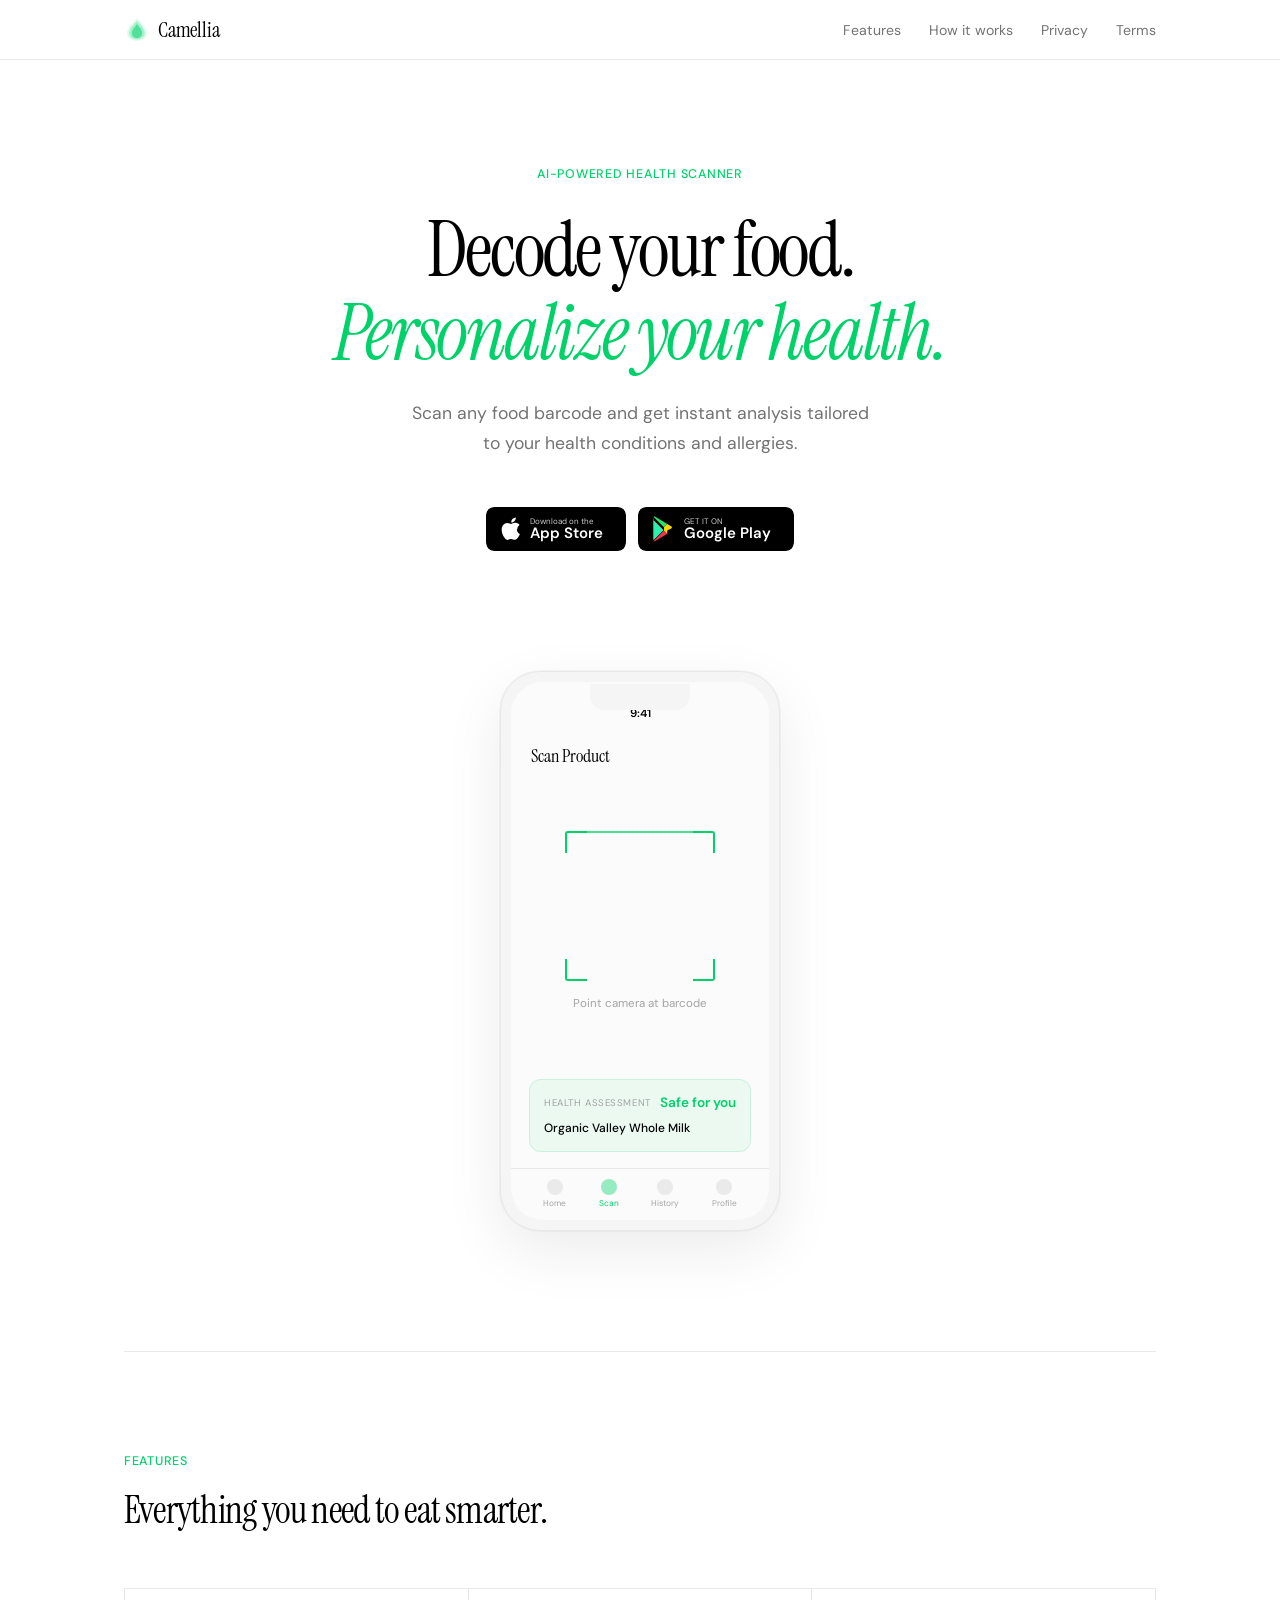
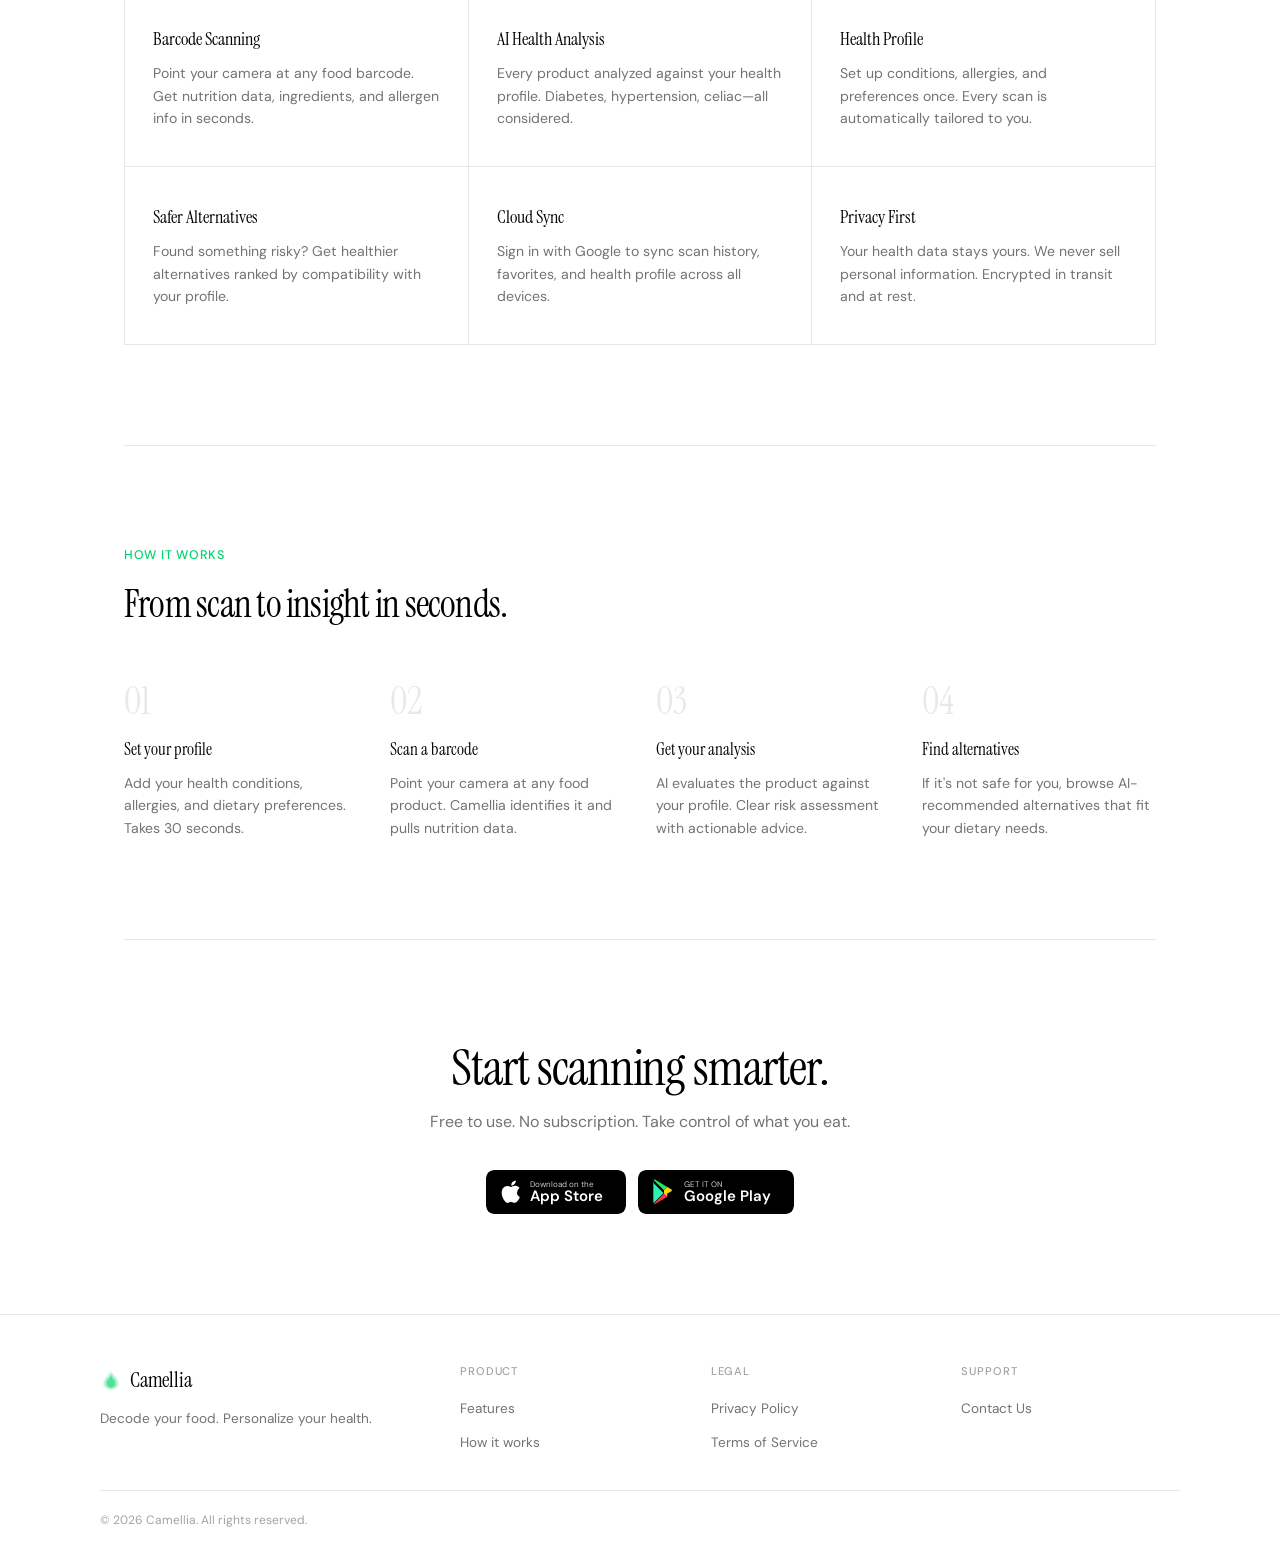
==== commit 8deae0bb: "redesign: light mode, DM Sans + Instrument Serif from marketonepager - White background, black text," ====
--- a/index.html
+++ b/index.html
@@ -7,22 +7,18 @@
   <meta name="description" content="Scan any food barcode and get instant, AI-powered health analysis personalized to your conditions and allergies.">
   <link rel="stylesheet" href="styles.css">
 </head>
-<body class="section-dark">
-
-  <!-- Nav -->
+<body>
+
   <nav class="nav">
     <div class="nav-inner">
       <a href="/" class="nav-logo">
-        <!-- Leaf Logo -->
-        <svg width="28" height="28" viewBox="0 0 100 100" fill="none" xmlns="http://www.w3.org/2000/svg">
-          <path d="M50 8C35 25 12 45 12 65C12 84.882 29.118 95 50 95C70.882 95 88 84.882 88 65C88 45 65 25 50 8Z" fill="#00D26A" opacity="0.15"/>
-          <path d="M50 18C38 32 20 48 20 65C20 80.464 33.536 90 50 90C66.464 90 80 80.464 80 65C80 48 62 32 50 18Z" fill="#00D26A" opacity="0.3"/>
-          <path d="M50 32C42 42 30 53 30 65C30 76.046 38.954 85 50 85C61.046 85 70 76.046 70 65C70 53 58 42 50 32Z" fill="#00D26A" opacity="0.6"/>
-          <path d="M50 28V85" stroke="#00D26A" stroke-width="1.5" opacity="0.5"/>
-          <path d="M50 50C42 55 34 62 32 68" stroke="#00D26A" stroke-width="1" opacity="0.4"/>
-          <path d="M50 42C58 48 66 56 68 64" stroke="#00D26A" stroke-width="1" opacity="0.4"/>
-          <path d="M50 60C44 63 38 67 36 72" stroke="#00D26A" stroke-width="1" opacity="0.3"/>
-          <path d="M50 55C56 59 62 64 64 70" stroke="#00D26A" stroke-width="1" opacity="0.3"/>
+        <svg width="26" height="26" viewBox="0 0 100 100" fill="none">
+          <path d="M50 8C35 25 12 45 12 65C12 84.882 29.118 95 50 95C70.882 95 88 84.882 88 65C88 45 65 25 50 8Z" fill="#00D26A" opacity="0.12"/>
+          <path d="M50 18C38 32 20 48 20 65C20 80.464 33.536 90 50 90C66.464 90 80 80.464 80 65C80 48 62 32 50 18Z" fill="#00D26A" opacity="0.25"/>
+          <path d="M50 32C42 42 30 53 30 65C30 76.046 38.954 85 50 85C61.046 85 70 76.046 70 65C70 53 58 42 50 32Z" fill="#00D26A" opacity="0.5"/>
+          <path d="M50 28V85" stroke="#00D26A" stroke-width="1.5" opacity="0.4"/>
+          <path d="M50 48C43 53 36 60 34 66" stroke="#00D26A" stroke-width="1" opacity="0.3"/>
+          <path d="M50 48C57 53 64 60 66 66" stroke="#00D26A" stroke-width="1" opacity="0.3"/>
         </svg>
         Camellia
       </a>
@@ -37,73 +33,68 @@
 
   <!-- Hero -->
   <section class="hero">
-    <div class="hero-glow"></div>
-    <div class="hero-inner">
-      <div class="hero-text">
-        <div class="hero-label"><span class="dot"></span> AI-Powered Health Scanner</div>
-        <h1>Decode your food.<br><span>Personalize your health.</span></h1>
-        <p class="hero-desc">Scan any food barcode and get instant analysis tailored to your health conditions and allergies.</p>
-        <div class="store-badges">
-          <!-- Apple App Store Badge -->
-          <a href="#" class="store-badge">
-            <svg width="135" height="48" viewBox="0 0 135 48" xmlns="http://www.w3.org/2000/svg">
-              <rect width="135" height="48" rx="8" fill="#fff"/>
-              <g fill="#000">
-                <path d="M30.1 24.6c0-3.2 2.6-4.7 2.7-4.8-1.5-2.2-3.8-2.5-4.6-2.5-2-.2-3.8 1.2-4.8 1.2s-2.5-1.1-4.1-1.1c-2.1 0-4 1.2-5.1 3.1-2.2 3.8-.6 9.4 1.5 12.5 1 1.5 2.3 3.2 3.9 3.1 1.6-.1 2.2-1 4.1-1s2.4 1 4.1 1 2.7-1.5 3.8-3c1.2-1.7 1.7-3.4 1.7-3.5-.1 0-3.2-1.2-3.2-4.9zM27.2 15.4c.9-1 1.4-2.5 1.3-3.9-1.2.1-2.7.8-3.6 1.8-.8.9-1.5 2.4-1.3 3.8 1.4.1 2.7-.7 3.6-1.7z"/>
-                <text x="43" y="20" font-family="'Sora',sans-serif" font-size="9" font-weight="400" fill="#000">Download on the</text>
-                <text x="43" y="34" font-family="'Sora',sans-serif" font-size="16" font-weight="600" fill="#000">App Store</text>
-              </g>
-            </svg>
-          </a>
-          <!-- Google Play Badge -->
-          <a href="#" class="store-badge">
-            <svg width="152" height="48" viewBox="0 0 152 48" xmlns="http://www.w3.org/2000/svg">
-              <rect width="152" height="48" rx="8" fill="#fff"/>
-              <g>
-                <path d="M14.5 7.3c-.4.4-.6 1-.6 1.8v29.8c0 .8.2 1.4.6 1.8l.1.1L28.4 27v-.4L14.6 13l-.1-.1z" fill="#00D26A"/>
-                <path d="M33 31.6l-4.6-4.6V21l4.6-4.6.1.1 5.5 3.1c1.6.9 1.6 2.4 0 3.3l-5.5 3.1-.1.1z" fill="#FFD600"/>
-                <path d="M33.1 31.5L28.4 26.8 14.5 40.7c.5.5 1.4.6 2.3.1l16.3-9.3z" fill="#F43249"/>
-                <path d="M33.1 16.5L16.8 7.2c-.9-.5-1.8-.4-2.3.1L28.4 21.2l4.7-4.7z" fill="#2AE668"/>
-                <text x="44" y="20" font-family="'Sora',sans-serif" font-size="9" font-weight="400" fill="#000">GET IT ON</text>
-                <text x="44" y="34" font-family="'Sora',sans-serif" font-size="16" font-weight="600" fill="#000">Google Play</text>
-              </g>
-            </svg>
-          </a>
-        </div>
-      </div>
-
-      <!-- Phone mockup with app screenshot -->
-      <div class="hero-phone">
-        <div class="phone-device">
-          <div class="phone-notch"></div>
-          <div class="phone-screen">
-            <div class="app-screen">
-              <div class="app-statusbar">9:41</div>
-              <div class="app-header">Scan Product</div>
-              <div class="app-scan-area">
-                <div class="scan-viewfinder">
-                  <div class="scan-corner tl"></div>
-                  <div class="scan-corner tr"></div>
-                  <div class="scan-corner bl"></div>
-                  <div class="scan-corner br"></div>
-                  <div class="scan-laser"></div>
-                </div>
-                <div class="scan-hint">Point camera at barcode</div>
-              </div>
-              <div class="app-result">
-                <div class="app-result-row">
-                  <div class="app-result-label">Health Assessment</div>
-                  <div class="app-result-value">Safe for you</div>
-                </div>
-                <div class="app-result-product">Organic Valley Whole Milk</div>
-              </div>
-              <div class="app-navbar">
-                <div class="app-nav-item"><div class="app-nav-dot"></div>Home</div>
-                <div class="app-nav-item active"><div class="app-nav-dot"></div>Scan</div>
-                <div class="app-nav-item"><div class="app-nav-dot"></div>History</div>
-                <div class="app-nav-item"><div class="app-nav-dot"></div>Profile</div>
-              </div>
+    <div class="hero-label">AI-Powered Health Scanner</div>
+    <h1>Decode your food.<br><em>Personalize your health.</em></h1>
+    <p class="hero-desc">Scan any food barcode and get instant analysis tailored to your health conditions and allergies.</p>
+    <div class="store-badges">
+      <a href="#" class="store-badge">
+        <svg width="140" height="44" viewBox="0 0 140 44" xmlns="http://www.w3.org/2000/svg">
+          <rect width="140" height="44" rx="8" fill="#000"/>
+          <g fill="#fff">
+            <path d="M31.2 22.5c0-2.9 2.3-4.3 2.4-4.4-1.3-2-3.4-2.3-4.2-2.3-1.8-.2-3.5 1.1-4.4 1.1s-2.3-1-3.7-1c-1.9 0-3.7 1.1-4.7 2.8-2 3.5-.5 8.6 1.4 11.4.9 1.4 2.1 2.9 3.5 2.8 1.4-.1 2-1 3.7-1s2.2.9 3.7.9 2.5-1.4 3.4-2.7c1.1-1.6 1.5-3.1 1.5-3.2 0 0-2.9-1.1-2.9-4.4zM28.6 14.1c.8-.9 1.3-2.3 1.2-3.6-1.1.1-2.5.7-3.3 1.6-.7.8-1.4 2.2-1.2 3.5 1.3.1 2.5-.6 3.3-1.5z"/>
+            <text x="44" y="17" font-family="'DM Sans',sans-serif" font-size="8" fill="#ccc">Download on the</text>
+            <text x="44" y="31" font-family="'DM Sans',sans-serif" font-size="15" font-weight="600">App Store</text>
+          </g>
+        </svg>
+      </a>
+      <a href="#" class="store-badge">
+        <svg width="156" height="44" viewBox="0 0 156 44" xmlns="http://www.w3.org/2000/svg">
+          <rect width="156" height="44" rx="8" fill="#000"/>
+          <g transform="translate(12, 9) scale(0.6)">
+            <path d="M6.1 3.3c-.4.4-.6 1-.6 1.7V38c0 .7.2 1.3.6 1.7l.1.1 16.2-16.2v-.3L6.2 7.1l-.1-.1z" fill="#2CEFB1"/>
+            <path d="M28.7 29.8l-5.4-5.4V18.6l5.4-5.4.1.1 6.4 3.6c1.8 1 1.8 2.7 0 3.8l-6.4 3.6-.1.1z" fill="#FFD600"/>
+            <path d="M28.8 29.7l-5.5-5.5L6.1 41.5c.6.6 1.6.7 2.7.1L28.8 29.7z" fill="#F43249"/>
+            <path d="M28.8 13.3L8.8 1.4C7.7.8 6.7.9 6.1 1.5l17.2 17.2 5.5-5.4z" fill="#2AE668"/>
+          </g>
+          <g fill="#fff">
+            <text x="46" y="17" font-family="'DM Sans',sans-serif" font-size="8" fill="#ccc">GET IT ON</text>
+            <text x="46" y="31" font-family="'DM Sans',sans-serif" font-size="15" font-weight="600">Google Play</text>
+          </g>
+        </svg>
+      </a>
+    </div>
+  </section>
+
+  <!-- Phone Mockup -->
+  <section class="phone-showcase">
+    <div class="phone-device">
+      <div class="phone-notch"></div>
+      <div class="phone-screen">
+        <div class="app-screen">
+          <div class="app-statusbar">9:41</div>
+          <div class="app-header">Scan Product</div>
+          <div class="app-scan-area">
+            <div class="scan-viewfinder">
+              <div class="scan-corner tl"></div>
+              <div class="scan-corner tr"></div>
+              <div class="scan-corner bl"></div>
+              <div class="scan-corner br"></div>
+              <div class="scan-laser"></div>
             </div>
+            <div class="scan-hint">Point camera at barcode</div>
+          </div>
+          <div class="app-result">
+            <div class="app-result-row">
+              <div class="app-result-label">Health Assessment</div>
+              <div class="app-result-value">Safe for you</div>
+            </div>
+            <div class="app-result-product">Organic Valley Whole Milk</div>
+          </div>
+          <div class="app-navbar">
+            <div class="app-nav-item"><div class="app-nav-dot"></div>Home</div>
+            <div class="app-nav-item active"><div class="app-nav-dot"></div>Scan</div>
+            <div class="app-nav-item"><div class="app-nav-dot"></div>History</div>
+            <div class="app-nav-item"><div class="app-nav-dot"></div>Profile</div>
           </div>
         </div>
       </div>
@@ -113,40 +104,32 @@
   <!-- Features -->
   <div class="divider"><div class="divider-line"></div></div>
   <section class="features" id="features">
-    <div class="features-inner">
-      <div class="section-label">Features</div>
-      <h2>Everything you need to eat smarter.</h2>
-      <div class="features-grid">
-        <div class="feature-card">
-          <div class="feature-icon-line"></div>
-          <h3>Barcode Scanning</h3>
-          <p>Point your camera at any food barcode. Get nutrition data, ingredients, and allergen info in seconds.</p>
-        </div>
-        <div class="feature-card">
-          <div class="feature-icon-line"></div>
-          <h3>AI Health Analysis</h3>
-          <p>Every product analyzed against your health profile. Diabetes, hypertension, celiac&mdash;all considered.</p>
-        </div>
-        <div class="feature-card">
-          <div class="feature-icon-line"></div>
-          <h3>Health Profile</h3>
-          <p>Set up conditions, allergies, and preferences once. Every scan is automatically tailored to you.</p>
-        </div>
-        <div class="feature-card">
-          <div class="feature-icon-line"></div>
-          <h3>Safer Alternatives</h3>
-          <p>Found something risky? Get healthier alternatives ranked by compatibility with your profile.</p>
-        </div>
-        <div class="feature-card">
-          <div class="feature-icon-line"></div>
-          <h3>Cloud Sync</h3>
-          <p>Sign in with Google to sync scan history, favorites, and health profile across all devices.</p>
-        </div>
-        <div class="feature-card">
-          <div class="feature-icon-line"></div>
-          <h3>Privacy First</h3>
-          <p>Your health data stays yours. We never sell personal information. Encrypted in transit and at rest.</p>
-        </div>
+    <div class="section-label">Features</div>
+    <h2>Everything you need to eat smarter.</h2>
+    <div class="features-grid">
+      <div class="feature-card">
+        <h3>Barcode Scanning</h3>
+        <p>Point your camera at any food barcode. Get nutrition data, ingredients, and allergen info in seconds.</p>
+      </div>
+      <div class="feature-card">
+        <h3>AI Health Analysis</h3>
+        <p>Every product analyzed against your health profile. Diabetes, hypertension, celiac&mdash;all considered.</p>
+      </div>
+      <div class="feature-card">
+        <h3>Health Profile</h3>
+        <p>Set up conditions, allergies, and preferences once. Every scan is automatically tailored to you.</p>
+      </div>
+      <div class="feature-card">
+        <h3>Safer Alternatives</h3>
+        <p>Found something risky? Get healthier alternatives ranked by compatibility with your profile.</p>
+      </div>
+      <div class="feature-card">
+        <h3>Cloud Sync</h3>
+        <p>Sign in with Google to sync scan history, favorites, and health profile across all devices.</p>
+      </div>
+      <div class="feature-card">
+        <h3>Privacy First</h3>
+        <p>Your health data stays yours. We never sell personal information. Encrypted in transit and at rest.</p>
       </div>
     </div>
   </section>
@@ -154,30 +137,28 @@
   <!-- How It Works -->
   <div class="divider"><div class="divider-line"></div></div>
   <section class="how-section" id="how-it-works">
-    <div class="how-inner">
-      <div class="section-label">How it works</div>
-      <h2>From scan to insight in seconds.</h2>
-      <div class="steps">
-        <div class="step">
-          <div class="step-num">01</div>
-          <h3>Set your profile</h3>
-          <p>Add your health conditions, allergies, and dietary preferences. Takes 30 seconds.</p>
-        </div>
-        <div class="step">
-          <div class="step-num">02</div>
-          <h3>Scan a barcode</h3>
-          <p>Point your camera at any food product. Camellia identifies it and pulls nutrition data.</p>
-        </div>
-        <div class="step">
-          <div class="step-num">03</div>
-          <h3>Get your analysis</h3>
-          <p>AI evaluates the product against your profile. Clear risk assessment with actionable advice.</p>
-        </div>
-        <div class="step">
-          <div class="step-num">04</div>
-          <h3>Find alternatives</h3>
-          <p>If it's not safe for you, browse AI-recommended alternatives that fit your dietary needs.</p>
-        </div>
+    <div class="section-label">How it works</div>
+    <h2>From scan to insight in seconds.</h2>
+    <div class="steps">
+      <div class="step">
+        <div class="step-num">01</div>
+        <h3>Set your profile</h3>
+        <p>Add your health conditions, allergies, and dietary preferences. Takes 30 seconds.</p>
+      </div>
+      <div class="step">
+        <div class="step-num">02</div>
+        <h3>Scan a barcode</h3>
+        <p>Point your camera at any food product. Camellia identifies it and pulls nutrition data.</p>
+      </div>
+      <div class="step">
+        <div class="step-num">03</div>
+        <h3>Get your analysis</h3>
+        <p>AI evaluates the product against your profile. Clear risk assessment with actionable advice.</p>
+      </div>
+      <div class="step">
+        <div class="step-num">04</div>
+        <h3>Find alternatives</h3>
+        <p>If it's not safe for you, browse AI-recommended alternatives that fit your dietary needs.</p>
       </div>
     </div>
   </section>
@@ -185,34 +166,34 @@
   <!-- CTA -->
   <div class="divider"><div class="divider-line"></div></div>
   <section class="cta-section">
-    <div class="cta-inner">
-      <h2>Start scanning smarter.</h2>
-      <p>Free to use. No subscription. Take control of what you eat.</p>
-      <div class="store-badges">
-        <a href="#" class="store-badge">
-          <svg width="135" height="48" viewBox="0 0 135 48" xmlns="http://www.w3.org/2000/svg">
-            <rect width="135" height="48" rx="8" fill="#fff"/>
-            <g fill="#000">
-              <path d="M30.1 24.6c0-3.2 2.6-4.7 2.7-4.8-1.5-2.2-3.8-2.5-4.6-2.5-2-.2-3.8 1.2-4.8 1.2s-2.5-1.1-4.1-1.1c-2.1 0-4 1.2-5.1 3.1-2.2 3.8-.6 9.4 1.5 12.5 1 1.5 2.3 3.2 3.9 3.1 1.6-.1 2.2-1 4.1-1s2.4 1 4.1 1 2.7-1.5 3.8-3c1.2-1.7 1.7-3.4 1.7-3.5-.1 0-3.2-1.2-3.2-4.9zM27.2 15.4c.9-1 1.4-2.5 1.3-3.9-1.2.1-2.7.8-3.6 1.8-.8.9-1.5 2.4-1.3 3.8 1.4.1 2.7-.7 3.6-1.7z"/>
-              <text x="43" y="20" font-family="'Sora',sans-serif" font-size="9" font-weight="400" fill="#000">Download on the</text>
-              <text x="43" y="34" font-family="'Sora',sans-serif" font-size="16" font-weight="600" fill="#000">App Store</text>
-            </g>
-          </svg>
-        </a>
-        <a href="#" class="store-badge">
-          <svg width="152" height="48" viewBox="0 0 152 48" xmlns="http://www.w3.org/2000/svg">
-            <rect width="152" height="48" rx="8" fill="#fff"/>
-            <g>
-              <path d="M14.5 7.3c-.4.4-.6 1-.6 1.8v29.8c0 .8.2 1.4.6 1.8l.1.1L28.4 27v-.4L14.6 13l-.1-.1z" fill="#00D26A"/>
-              <path d="M33 31.6l-4.6-4.6V21l4.6-4.6.1.1 5.5 3.1c1.6.9 1.6 2.4 0 3.3l-5.5 3.1-.1.1z" fill="#FFD600"/>
-              <path d="M33.1 31.5L28.4 26.8 14.5 40.7c.5.5 1.4.6 2.3.1l16.3-9.3z" fill="#F43249"/>
-              <path d="M33.1 16.5L16.8 7.2c-.9-.5-1.8-.4-2.3.1L28.4 21.2l4.7-4.7z" fill="#2AE668"/>
-              <text x="44" y="20" font-family="'Sora',sans-serif" font-size="9" font-weight="400" fill="#000">GET IT ON</text>
-              <text x="44" y="34" font-family="'Sora',sans-serif" font-size="16" font-weight="600" fill="#000">Google Play</text>
-            </g>
-          </svg>
-        </a>
-      </div>
+    <h2>Start scanning smarter.</h2>
+    <p>Free to use. No subscription. Take control of what you eat.</p>
+    <div class="store-badges">
+      <a href="#" class="store-badge">
+        <svg width="140" height="44" viewBox="0 0 140 44" xmlns="http://www.w3.org/2000/svg">
+          <rect width="140" height="44" rx="8" fill="#000"/>
+          <g fill="#fff">
+            <path d="M31.2 22.5c0-2.9 2.3-4.3 2.4-4.4-1.3-2-3.4-2.3-4.2-2.3-1.8-.2-3.5 1.1-4.4 1.1s-2.3-1-3.7-1c-1.9 0-3.7 1.1-4.7 2.8-2 3.5-.5 8.6 1.4 11.4.9 1.4 2.1 2.9 3.5 2.8 1.4-.1 2-1 3.7-1s2.2.9 3.7.9 2.5-1.4 3.4-2.7c1.1-1.6 1.5-3.1 1.5-3.2 0 0-2.9-1.1-2.9-4.4zM28.6 14.1c.8-.9 1.3-2.3 1.2-3.6-1.1.1-2.5.7-3.3 1.6-.7.8-1.4 2.2-1.2 3.5 1.3.1 2.5-.6 3.3-1.5z"/>
+            <text x="44" y="17" font-family="'DM Sans',sans-serif" font-size="8" fill="#ccc">Download on the</text>
+            <text x="44" y="31" font-family="'DM Sans',sans-serif" font-size="15" font-weight="600">App Store</text>
+          </g>
+        </svg>
+      </a>
+      <a href="#" class="store-badge">
+        <svg width="156" height="44" viewBox="0 0 156 44" xmlns="http://www.w3.org/2000/svg">
+          <rect width="156" height="44" rx="8" fill="#000"/>
+          <g transform="translate(12, 9) scale(0.6)">
+            <path d="M6.1 3.3c-.4.4-.6 1-.6 1.7V38c0 .7.2 1.3.6 1.7l.1.1 16.2-16.2v-.3L6.2 7.1l-.1-.1z" fill="#2CEFB1"/>
+            <path d="M28.7 29.8l-5.4-5.4V18.6l5.4-5.4.1.1 6.4 3.6c1.8 1 1.8 2.7 0 3.8l-6.4 3.6-.1.1z" fill="#FFD600"/>
+            <path d="M28.8 29.7l-5.5-5.5L6.1 41.5c.6.6 1.6.7 2.7.1L28.8 29.7z" fill="#F43249"/>
+            <path d="M28.8 13.3L8.8 1.4C7.7.8 6.7.9 6.1 1.5l17.2 17.2 5.5-5.4z" fill="#2AE668"/>
+          </g>
+          <g fill="#fff">
+            <text x="46" y="17" font-family="'DM Sans',sans-serif" font-size="8" fill="#ccc">GET IT ON</text>
+            <text x="46" y="31" font-family="'DM Sans',sans-serif" font-size="15" font-weight="600">Google Play</text>
+          </g>
+        </svg>
+      </a>
     </div>
   </section>
 
@@ -221,7 +202,7 @@
     <div class="footer-inner">
       <div class="footer-brand">
         <a href="/" class="nav-logo">
-          <svg width="24" height="24" viewBox="0 0 100 100" fill="none"><path d="M50 8C35 25 12 45 12 65C12 84.882 29.118 95 50 95C70.882 95 88 84.882 88 65C88 45 65 25 50 8Z" fill="#00D26A" opacity="0.15"/><path d="M50 18C38 32 20 48 20 65C20 80.464 33.536 90 50 90C66.464 90 80 80.464 80 65C80 48 62 32 50 18Z" fill="#00D26A" opacity="0.3"/><path d="M50 32C42 42 30 53 30 65C30 76.046 38.954 85 50 85C61.046 85 70 76.046 70 65C70 53 58 42 50 32Z" fill="#00D26A" opacity="0.6"/><path d="M50 28V85" stroke="#00D26A" stroke-width="1.5" opacity="0.5"/></svg>
+          <svg width="22" height="22" viewBox="0 0 100 100" fill="none"><path d="M50 8C35 25 12 45 12 65C12 84.882 29.118 95 50 95C70.882 95 88 84.882 88 65C88 45 65 25 50 8Z" fill="#00D26A" opacity="0.12"/><path d="M50 18C38 32 20 48 20 65C20 80.464 33.536 90 50 90C66.464 90 80 80.464 80 65C80 48 62 32 50 18Z" fill="#00D26A" opacity="0.25"/><path d="M50 32C42 42 30 53 30 65C30 76.046 38.954 85 50 85C61.046 85 70 76.046 70 65C70 53 58 42 50 32Z" fill="#00D26A" opacity="0.5"/><path d="M50 28V85" stroke="#00D26A" stroke-width="1.5" opacity="0.4"/></svg>
           Camellia
         </a>
         <p>Decode your food. Personalize your health.</p>
@@ -247,9 +228,7 @@
         </ul>
       </div>
     </div>
-    <div class="footer-bottom">
-      <span>&copy; 2026 Camellia. All rights reserved.</span>
-    </div>
+    <div class="footer-bottom">&copy; 2026 Camellia. All rights reserved.</div>
   </footer>
 
 </body>
--- a/styles.css
+++ b/styles.css
@@ -1,437 +1,335 @@
-@import url('https://fonts.googleapis.com/css2?family=Sora:wght@300;400;500;600;700&family=Source+Sans+3:ital,wght@0,300;0,400;0,500;0,600;1,400&display=swap');
+@import url('https://fonts.googleapis.com/css2?family=DM+Sans:ital,opsz,wght@0,9..40,300;0,9..40,400;0,9..40,500;0,9..40,600;1,9..40,400&family=Instrument+Serif:ital@0;1&display=swap');
 
 :root {
+  --white: #ffffff;
   --black: #000000;
-  --bg: #0A0A0A;
-  --bg-elevated: #111111;
-  --bg-card: #161616;
-  --border: #222222;
-  --border-light: #2a2a2a;
-  --text: #FFFFFF;
-  --text-secondary: #999999;
-  --text-tertiary: #666666;
+  --gray-100: #f5f5f5;
+  --gray-200: #e8e8e8;
+  --gray-300: #d4d4d4;
+  --gray-400: #a3a3a3;
+  --gray-500: #737373;
+  --gray-600: #525252;
   --accent: #00D26A;
-  --accent-dim: #00B85C;
-  --accent-glow: rgba(0, 210, 106, 0.12);
-  --white: #FFFFFF;
-  --light-bg: #FAFAFA;
-  --light-border: #E5E5E5;
-  --light-text: #111111;
-  --light-text-secondary: #666666;
-
-  --font-display: 'Sora', sans-serif;
-  --font-body: 'Source Sans 3', sans-serif;
-  --max-w: 1120px;
-  --max-w-narrow: 680px;
+  --accent-dim: #00b85c;
+
+  --font-body: 'DM Sans', sans-serif;
+  --font-display: 'Instrument Serif', Georgia, serif;
+  --max-w: 1080px;
+  --max-w-narrow: 660px;
 }
 
 *, *::before, *::after { margin: 0; padding: 0; box-sizing: border-box; }
 html { font-size: 16px; scroll-behavior: smooth; -webkit-font-smoothing: antialiased; }
-body { font-family: var(--font-body); color: var(--text); background: var(--black); line-height: 1.6; overflow-x: hidden; }
+body { font-family: var(--font-body); color: var(--black); background: var(--white); line-height: 1.6; overflow-x: hidden; }
 a { color: inherit; text-decoration: none; }
-::selection { background: var(--accent); color: var(--black); }
+::selection { background: var(--accent); color: var(--white); }
 
 /* ---- NAV ---- */
 .nav {
   position: fixed; top: 0; left: 0; right: 0; z-index: 1000;
-  background: rgba(0,0,0,0.8);
-  backdrop-filter: blur(20px); -webkit-backdrop-filter: blur(20px);
-  border-bottom: 1px solid var(--border);
-  height: 64px;
+  background: rgba(255,255,255,0.9);
+  backdrop-filter: blur(16px); -webkit-backdrop-filter: blur(16px);
+  border-bottom: 1px solid var(--gray-200);
+  height: 60px;
 }
 .nav-inner {
   max-width: var(--max-w); margin: 0 auto;
   display: flex; align-items: center; justify-content: space-between;
-  padding: 0 32px; height: 100%;
+  padding: 0 24px; height: 100%;
 }
 .nav-logo {
-  display: flex; align-items: center; gap: 10px;
-  font-family: var(--font-display); font-size: 1.25rem; font-weight: 600;
-  color: var(--white); letter-spacing: -0.02em;
+  display: flex; align-items: center; gap: 8px;
+  font-family: var(--font-display); font-size: 1.3rem;
+  color: var(--black); letter-spacing: -0.01em;
 }
 .nav-logo svg { flex-shrink: 0; }
-.nav-links { display: flex; gap: 32px; list-style: none; }
+.nav-links { display: flex; gap: 28px; list-style: none; }
 .nav-links a {
-  font-family: var(--font-display); font-size: 0.8rem; font-weight: 500;
-  color: var(--text-secondary); transition: color 0.2s;
-}
-.nav-links a:hover { color: var(--white); }
-
-/* ---- NAV LIGHT (legal pages) ---- */
-.nav--light { background: rgba(250,250,250,0.9); border-bottom: 1px solid var(--light-border); }
-.nav--light .nav-logo { color: var(--light-text); }
-.nav--light .nav-links a { color: var(--light-text-secondary); }
-.nav--light .nav-links a:hover { color: var(--light-text); }
+  font-size: 0.88rem; font-weight: 400;
+  color: var(--gray-500); transition: color 0.2s;
+}
+.nav-links a:hover { color: var(--black); }
 
 /* ---- HERO ---- */
 .hero {
-  min-height: 100vh; display: flex; align-items: center;
-  padding: 120px 32px 80px; background: var(--black);
-  position: relative; overflow: hidden;
-}
-.hero-glow {
-  position: absolute; width: 500px; height: 500px; border-radius: 50%;
-  background: var(--accent); opacity: 0.04; filter: blur(120px);
-  top: 10%; right: 15%; pointer-events: none;
-}
-.hero-inner {
-  max-width: var(--max-w); margin: 0 auto; width: 100%;
-  display: grid; grid-template-columns: 1fr 1fr; gap: 80px; align-items: center;
-  position: relative; z-index: 1;
-}
-.hero-text { max-width: 520px; }
+  padding: 160px 24px 120px;
+  text-align: center;
+  max-width: var(--max-w); margin: 0 auto;
+}
 .hero-label {
-  display: inline-flex; align-items: center; gap: 8px;
-  font-family: var(--font-display); font-size: 0.72rem; font-weight: 600;
-  letter-spacing: 0.1em; text-transform: uppercase;
-  color: var(--accent); margin-bottom: 28px;
-}
-.hero-label .dot { width: 6px; height: 6px; border-radius: 50%; background: var(--accent); }
+  display: inline-block;
+  font-size: 0.78rem; font-weight: 500;
+  letter-spacing: 0.06em; text-transform: uppercase;
+  color: var(--accent); margin-bottom: 24px;
+}
 .hero h1 {
   font-family: var(--font-display);
-  font-size: clamp(2.6rem, 4.5vw, 3.8rem);
-  font-weight: 700; line-height: 1.08;
-  letter-spacing: -0.04em; color: var(--white); margin-bottom: 24px;
-}
-.hero h1 span { color: var(--accent); }
+  font-size: clamp(3rem, 6vw, 4.8rem);
+  font-weight: 400; font-style: normal;
+  line-height: 1.08; letter-spacing: -0.03em;
+  color: var(--black); margin-bottom: 24px;
+}
+.hero h1 em {
+  font-style: italic; color: var(--accent);
+}
 .hero-desc {
-  font-size: 1.1rem; color: var(--text-secondary); line-height: 1.7;
-  font-weight: 300; margin-bottom: 40px; max-width: 420px;
-}
-
-/* Store badges - official style */
-.store-badges { display: flex; gap: 12px; flex-wrap: wrap; }
+  font-size: 1.1rem; color: var(--gray-500); line-height: 1.7;
+  max-width: 460px; margin: 0 auto 48px;
+}
+.store-badges {
+  display: flex; gap: 12px; justify-content: center; flex-wrap: wrap;
+}
 .store-badge {
-  height: 48px; border-radius: 8px; transition: opacity 0.2s, transform 0.2s;
-  display: block;
-}
-.store-badge:hover { opacity: 0.85; transform: translateY(-1px); }
-.store-badge img, .store-badge svg { height: 100%; width: auto; display: block; }
-
-/* Phone mockup */
-.hero-phone { position: relative; display: flex; justify-content: center; }
+  height: 44px; border-radius: 8px; overflow: hidden;
+  transition: opacity 0.2s, transform 0.15s; display: block;
+}
+.store-badge:hover { opacity: 0.8; transform: translateY(-1px); }
+.store-badge svg { height: 100%; width: auto; display: block; }
+
+/* ---- PHONE MOCKUP ---- */
+.phone-showcase {
+  max-width: var(--max-w); margin: 0 auto;
+  padding: 0 24px 120px;
+  display: flex; justify-content: center;
+}
 .phone-device {
-  width: 270px; height: 550px;
-  background: var(--bg-elevated);
-  border: 1px solid var(--border-light);
-  border-radius: 40px;
-  padding: 12px;
-  position: relative;
-  box-shadow: 0 40px 80px rgba(0,0,0,0.5), 0 0 0 1px rgba(255,255,255,0.03);
+  width: 280px; height: 560px;
+  background: var(--gray-100);
+  border: 1px solid var(--gray-200);
+  border-radius: 40px; padding: 10px;
+  box-shadow: 0 20px 60px rgba(0,0,0,0.08), 0 0 0 1px rgba(0,0,0,0.03);
 }
 .phone-notch {
-  position: absolute; top: 12px; left: 50%; transform: translateX(-50%);
-  width: 100px; height: 28px;
-  background: var(--bg-elevated);
-  border-radius: 0 0 16px 16px;
-  z-index: 10;
+  position: relative; width: 100px; height: 26px;
+  background: var(--gray-100); border-radius: 0 0 14px 14px;
+  margin: 0 auto; z-index: 10; top: 2px;
 }
 .phone-screen {
   width: 100%; height: 100%;
-  background: var(--bg);
-  border-radius: 30px;
-  overflow: hidden;
-  position: relative;
-}
-
-/* App screenshot mockup */
-.app-screen {
-  width: 100%; height: 100%;
-  display: flex; flex-direction: column;
-  background: #0D1B12;
-}
+  background: #f9faf9; border-radius: 32px;
+  overflow: hidden; position: relative; margin-top: -26px;
+}
+.app-screen { width: 100%; height: 100%; display: flex; flex-direction: column; background: #fafbfa; }
 .app-statusbar {
-  height: 44px; display: flex; align-items: flex-end; justify-content: center;
-  padding-bottom: 8px;
-  font-family: var(--font-display); font-size: 0.7rem; font-weight: 600;
-  color: var(--white);
+  height: 48px; display: flex; align-items: flex-end; justify-content: center;
+  padding-bottom: 6px; font-size: 0.72rem; font-weight: 600; color: var(--black);
 }
 .app-header {
-  padding: 16px 20px 12px;
-  font-family: var(--font-display); font-size: 1.1rem; font-weight: 600;
-  color: var(--white);
+  padding: 12px 20px 8px;
+  font-family: var(--font-display); font-size: 1.15rem;
+  color: var(--black);
 }
 .app-scan-area {
   flex: 1; display: flex; flex-direction: column;
-  align-items: center; justify-content: center;
-  padding: 0 20px;
-}
-.scan-viewfinder {
-  width: 160px; height: 160px; position: relative; margin-bottom: 16px;
-}
+  align-items: center; justify-content: center; padding: 0 20px;
+}
+.scan-viewfinder { width: 150px; height: 150px; position: relative; margin-bottom: 14px; }
 .scan-corner {
-  position: absolute; width: 24px; height: 24px;
+  position: absolute; width: 22px; height: 22px;
   border-color: var(--accent); border-style: solid; border-width: 0;
 }
-.scan-corner.tl { top: 0; left: 0; border-top-width: 3px; border-left-width: 3px; border-radius: 4px 0 0 0; }
-.scan-corner.tr { top: 0; right: 0; border-top-width: 3px; border-right-width: 3px; border-radius: 0 4px 0 0; }
-.scan-corner.bl { bottom: 0; left: 0; border-bottom-width: 3px; border-left-width: 3px; border-radius: 0 0 0 4px; }
-.scan-corner.br { bottom: 0; right: 0; border-bottom-width: 3px; border-right-width: 3px; border-radius: 0 0 4px 0; }
+.scan-corner.tl { top:0;left:0;border-top-width:2.5px;border-left-width:2.5px;border-radius:3px 0 0 0; }
+.scan-corner.tr { top:0;right:0;border-top-width:2.5px;border-right-width:2.5px;border-radius:0 3px 0 0; }
+.scan-corner.bl { bottom:0;left:0;border-bottom-width:2.5px;border-left-width:2.5px;border-radius:0 0 0 3px; }
+.scan-corner.br { bottom:0;right:0;border-bottom-width:2.5px;border-right-width:2.5px;border-radius:0 0 3px 0; }
 .scan-laser {
-  position: absolute; left: 10%; right: 10%; height: 2px;
-  background: var(--accent); box-shadow: 0 0 8px var(--accent);
+  position: absolute; left: 8%; right: 8%; height: 2px;
+  background: var(--accent); opacity: 0.7;
   animation: laser 2.5s ease-in-out infinite;
 }
-@keyframes laser { 0%,100% { top: 20%; opacity: 0.5; } 50% { top: 75%; opacity: 1; } }
-.scan-hint {
-  font-family: var(--font-display); font-size: 0.7rem;
-  color: var(--text-secondary); text-align: center;
-}
+@keyframes laser { 0%,100%{top:20%;opacity:0.4} 50%{top:75%;opacity:0.9} }
+.scan-hint { font-size: 0.72rem; color: var(--gray-400); }
 .app-result {
-  margin: 16px 20px 20px;
-  background: rgba(0,210,106,0.08);
-  border: 1px solid rgba(0,210,106,0.2);
-  border-radius: 14px; padding: 14px 16px;
+  margin: 14px 18px 16px;
+  background: rgba(0,210,106,0.06); border: 1px solid rgba(0,210,106,0.15);
+  border-radius: 12px; padding: 12px 14px;
 }
 .app-result-row { display: flex; justify-content: space-between; align-items: center; }
-.app-result-label {
-  font-family: var(--font-display); font-size: 0.65rem;
-  text-transform: uppercase; letter-spacing: 0.08em; color: var(--text-secondary);
-}
-.app-result-value {
-  font-family: var(--font-display); font-size: 0.95rem; font-weight: 600; color: var(--accent);
-}
-.app-result-product {
-  font-family: var(--font-display); font-size: 0.78rem; font-weight: 500;
-  color: var(--white); margin-top: 8px;
-}
+.app-result-label { font-size: 0.6rem; text-transform: uppercase; letter-spacing: 0.06em; color: var(--gray-400); }
+.app-result-value { font-size: 0.85rem; font-weight: 600; color: var(--accent); }
+.app-result-product { font-size: 0.75rem; font-weight: 500; color: var(--black); margin-top: 6px; }
 .app-navbar {
-  height: 56px; display: flex; justify-content: space-around; align-items: center;
-  border-top: 1px solid rgba(255,255,255,0.06); padding: 0 20px;
+  height: 52px; display: flex; justify-content: space-around; align-items: center;
+  border-top: 1px solid var(--gray-200); padding: 0 16px;
 }
 .app-nav-item {
   display: flex; flex-direction: column; align-items: center; gap: 2px;
-  font-family: var(--font-display); font-size: 0.55rem; color: var(--text-tertiary);
+  font-size: 0.52rem; color: var(--gray-400);
 }
 .app-nav-item.active { color: var(--accent); }
-.app-nav-dot { width: 20px; height: 20px; border-radius: 50%; background: currentColor; opacity: 0.3; }
-.app-nav-item.active .app-nav-dot { opacity: 0.6; }
-
-/* ---- SECTION SHARED ---- */
-.section-dark { background: var(--bg); }
-.section-light { background: var(--light-bg); color: var(--light-text); }
+.app-nav-dot { width: 16px; height: 16px; border-radius: 50%; background: currentColor; opacity: 0.2; }
+.app-nav-item.active .app-nav-dot { opacity: 0.4; }
+
+/* ---- DIVIDER ---- */
+.divider { max-width: var(--max-w); margin: 0 auto; padding: 0 24px; }
+.divider-line { height: 1px; background: var(--gray-200); }
 
 /* ---- FEATURES ---- */
-.features { padding: 120px 32px; }
-.features-inner { max-width: var(--max-w); margin: 0 auto; }
+.features { padding: 100px 24px; max-width: var(--max-w); margin: 0 auto; }
 .section-label {
-  font-family: var(--font-display); font-size: 0.72rem; font-weight: 600;
-  letter-spacing: 0.1em; text-transform: uppercase;
-  color: var(--accent); margin-bottom: 20px;
+  font-size: 0.78rem; font-weight: 500;
+  letter-spacing: 0.06em; text-transform: uppercase;
+  color: var(--accent); margin-bottom: 16px;
 }
 .features h2 {
-  font-family: var(--font-display);
+  font-family: var(--font-display); font-style: normal;
   font-size: clamp(1.8rem, 3vw, 2.6rem);
-  font-weight: 700; letter-spacing: -0.03em;
-  margin-bottom: 64px; max-width: 500px; line-height: 1.12;
-}
-.section-dark .features h2 { color: var(--white); }
+  font-weight: 400; letter-spacing: -0.02em;
+  margin-bottom: 56px; max-width: 460px; line-height: 1.15;
+}
 .features-grid {
-  display: grid; grid-template-columns: repeat(3, 1fr); gap: 1px;
-  background: var(--border); border-radius: 16px; overflow: hidden;
-}
-.section-light .features-grid { background: var(--light-border); }
+  display: grid; grid-template-columns: repeat(3, 1fr);
+  gap: 0; border-top: 1px solid var(--gray-200); border-left: 1px solid var(--gray-200);
+}
 .feature-card {
-  padding: 40px 32px;
-  transition: background 0.3s;
-}
-.section-dark .feature-card { background: var(--bg); }
-.section-dark .feature-card:hover { background: var(--bg-elevated); }
-.section-light .feature-card { background: var(--light-bg); }
-.section-light .feature-card:hover { background: #fff; }
+  padding: 36px 28px;
+  border-right: 1px solid var(--gray-200);
+  border-bottom: 1px solid var(--gray-200);
+  transition: background 0.2s;
+}
+.feature-card:hover { background: var(--gray-100); }
 .feature-card h3 {
-  font-family: var(--font-display); font-size: 1rem; font-weight: 600;
-  margin-bottom: 10px; letter-spacing: -0.01em;
-}
-.section-dark .feature-card h3 { color: var(--white); }
-.section-light .feature-card h3 { color: var(--light-text); }
+  font-family: var(--font-display); font-size: 1.15rem; font-weight: 400;
+  margin-bottom: 8px;
+}
 .feature-card p {
-  font-size: 0.9rem; line-height: 1.65; font-weight: 300;
-}
-.section-dark .feature-card p { color: var(--text-secondary); }
-.section-light .feature-card p { color: var(--light-text-secondary); }
-.feature-icon-line {
-  width: 32px; height: 2px; background: var(--accent);
-  margin-bottom: 24px; border-radius: 1px;
+  font-size: 0.88rem; line-height: 1.6; color: var(--gray-500);
 }
 
 /* ---- HOW IT WORKS ---- */
-.how-section { padding: 120px 32px; }
-.how-inner { max-width: var(--max-w); margin: 0 auto; }
+.how-section { padding: 100px 24px; max-width: var(--max-w); margin: 0 auto; }
 .how-section h2 {
-  font-family: var(--font-display);
+  font-family: var(--font-display); font-style: normal;
   font-size: clamp(1.8rem, 3vw, 2.6rem);
-  font-weight: 700; letter-spacing: -0.03em;
-  margin-bottom: 72px; max-width: 440px; line-height: 1.12;
-}
-.section-light .how-section h2 { color: var(--light-text); }
-.steps { display: grid; grid-template-columns: repeat(4, 1fr); gap: 48px; }
+  font-weight: 400; letter-spacing: -0.02em;
+  margin-bottom: 56px; max-width: 420px; line-height: 1.15;
+}
+.steps { display: grid; grid-template-columns: repeat(4, 1fr); gap: 32px; }
 .step-num {
-  font-family: var(--font-display); font-size: 2.4rem; font-weight: 700;
-  margin-bottom: 20px; line-height: 1;
-}
-.section-light .step-num { color: var(--light-border); }
-.section-dark .step-num { color: var(--border); }
+  font-family: var(--font-display); font-size: 2.4rem;
+  color: var(--gray-200); line-height: 1; margin-bottom: 16px;
+}
 .step h3 {
-  font-family: var(--font-display); font-size: 1rem; font-weight: 600;
-  margin-bottom: 10px; letter-spacing: -0.01em;
-}
-.section-light .step h3 { color: var(--light-text); }
-.section-dark .step h3 { color: var(--white); }
-.step p { font-size: 0.88rem; line-height: 1.65; font-weight: 300; }
-.section-light .step p { color: var(--light-text-secondary); }
-.section-dark .step p { color: var(--text-secondary); }
+  font-family: var(--font-display); font-size: 1.08rem; font-weight: 400;
+  margin-bottom: 8px;
+}
+.step p { font-size: 0.88rem; line-height: 1.6; color: var(--gray-500); }
 
 /* ---- CTA ---- */
 .cta-section {
-  padding: 120px 32px;
-  text-align: center;
-}
-.cta-inner { max-width: var(--max-w); margin: 0 auto; }
+  padding: 100px 24px; text-align: center;
+  max-width: var(--max-w); margin: 0 auto;
+}
 .cta-section h2 {
-  font-family: var(--font-display);
-  font-size: clamp(2rem, 3.5vw, 3rem);
-  font-weight: 700; letter-spacing: -0.03em;
-  margin-bottom: 16px; line-height: 1.1;
-}
-.section-dark .cta-section h2 { color: var(--white); }
+  font-family: var(--font-display); font-style: normal;
+  font-size: clamp(2rem, 4vw, 3.2rem);
+  font-weight: 400; letter-spacing: -0.02em;
+  margin-bottom: 12px; line-height: 1.1;
+}
 .cta-section p {
-  font-size: 1.05rem; font-weight: 300;
-  margin-bottom: 40px; max-width: 440px; margin-left: auto; margin-right: auto;
-}
-.section-dark .cta-section p { color: var(--text-secondary); }
-.cta-section .store-badges { justify-content: center; }
-
-/* ---- DIVIDER ---- */
-.divider {
-  max-width: var(--max-w); margin: 0 auto; padding: 0 32px;
-}
-.divider-line { height: 1px; }
-.section-dark .divider-line { background: var(--border); }
-.section-light .divider-line { background: var(--light-border); }
+  font-size: 1rem; color: var(--gray-500);
+  margin-bottom: 36px;
+}
 
 /* ---- FOOTER ---- */
-.footer { padding: 60px 32px 32px; }
-.section-dark .footer { border-top: 1px solid var(--border); }
+.footer {
+  border-top: 1px solid var(--gray-200);
+  padding: 48px 24px 28px;
+}
 .footer-inner {
   max-width: var(--max-w); margin: 0 auto;
   display: grid; grid-template-columns: 1.5fr 1fr 1fr 1fr;
-  gap: 40px;
+  gap: 32px;
 }
 .footer-brand p {
-  font-size: 0.85rem; line-height: 1.6; margin-top: 14px; font-weight: 300;
-}
-.section-dark .footer-brand p { color: var(--text-tertiary); }
+  font-size: 0.85rem; color: var(--gray-500); margin-top: 12px; line-height: 1.5;
+}
 .footer-links h4 {
-  font-family: var(--font-display); font-size: 0.68rem; font-weight: 600;
-  text-transform: uppercase; letter-spacing: 0.1em;
-  margin-bottom: 16px;
-}
-.section-dark .footer-links h4 { color: var(--text-tertiary); }
-.footer-links ul { list-style: none; display: flex; flex-direction: column; gap: 10px; }
-.footer-links a { font-size: 0.85rem; font-weight: 400; transition: color 0.2s; }
-.section-dark .footer-links a { color: var(--text-secondary); }
-.section-dark .footer-links a:hover { color: var(--white); }
+  font-size: 0.7rem; font-weight: 500;
+  text-transform: uppercase; letter-spacing: 0.08em;
+  color: var(--gray-400); margin-bottom: 14px;
+}
+.footer-links ul { list-style: none; display: flex; flex-direction: column; gap: 8px; }
+.footer-links a { font-size: 0.85rem; color: var(--gray-500); transition: color 0.2s; }
+.footer-links a:hover { color: var(--black); }
 .footer-bottom {
-  max-width: var(--max-w); margin: 40px auto 0;
-  padding-top: 24px;
-  font-size: 0.75rem; font-weight: 300;
-  display: flex; justify-content: space-between;
-}
-.section-dark .footer-bottom { border-top: 1px solid var(--border); color: var(--text-tertiary); }
-
-/* ---- LEGAL PAGES ---- */
+  max-width: var(--max-w); margin: 36px auto 0;
+  padding-top: 20px; border-top: 1px solid var(--gray-200);
+  font-size: 0.75rem; color: var(--gray-400);
+}
+
+/* ---- LEGAL ---- */
 .legal-hero-section {
-  background: var(--light-bg); padding: 140px 32px 60px;
-  border-bottom: 1px solid var(--light-border);
+  padding: 140px 24px 56px;
+  border-bottom: 1px solid var(--gray-200);
 }
 .legal-hero-inner { max-width: var(--max-w-narrow); margin: 0 auto; }
 .legal-hero-inner h1 {
   font-family: var(--font-display);
-  font-size: clamp(2rem, 3.5vw, 2.8rem);
-  font-weight: 700; color: var(--light-text);
-  letter-spacing: -0.03em; margin-bottom: 8px;
-}
-.legal-meta { font-size: 0.85rem; color: var(--light-text-secondary); font-weight: 300; }
+  font-size: clamp(2.2rem, 4vw, 3rem);
+  font-weight: 400; color: var(--black);
+  letter-spacing: -0.02em; margin-bottom: 8px;
+}
+.legal-meta { font-size: 0.85rem; color: var(--gray-400); }
 
 .legal-page {
   max-width: var(--max-w-narrow); margin: 0 auto;
-  padding: 56px 32px 120px; background: var(--light-bg);
-  color: var(--light-text);
+  padding: 48px 24px 100px;
 }
 .legal-page h2 {
-  font-family: var(--font-display); font-size: 1.3rem; font-weight: 600;
-  color: var(--light-text); margin-top: 48px; margin-bottom: 16px;
-  padding-top: 32px; border-top: 1px solid var(--light-border);
-  letter-spacing: -0.01em;
+  font-family: var(--font-display); font-size: 1.35rem; font-weight: 400;
+  color: var(--black); margin-top: 48px; margin-bottom: 14px;
+  padding-top: 28px; border-top: 1px solid var(--gray-200);
 }
 .legal-page h3 {
-  font-size: 1rem; font-weight: 600;
-  margin-top: 24px; margin-bottom: 8px; color: var(--light-text);
+  font-size: 0.95rem; font-weight: 600;
+  margin-top: 24px; margin-bottom: 6px; color: var(--black);
 }
 .legal-page p {
-  margin-bottom: 16px; color: var(--light-text-secondary);
-  font-size: 0.93rem; line-height: 1.8; font-weight: 300;
-}
-.legal-page ul, .legal-page ol { margin-bottom: 16px; padding-left: 20px; }
+  margin-bottom: 14px; color: var(--gray-600);
+  font-size: 0.92rem; line-height: 1.75;
+}
+.legal-page ul, .legal-page ol { margin-bottom: 14px; padding-left: 18px; }
 .legal-page li {
-  margin-bottom: 8px; color: var(--light-text-secondary);
-  font-size: 0.93rem; line-height: 1.75; font-weight: 300;
-}
-.legal-page li::marker { color: var(--accent); }
-.legal-page strong { color: var(--light-text); font-weight: 600; }
+  margin-bottom: 6px; color: var(--gray-600);
+  font-size: 0.92rem; line-height: 1.7;
+}
+.legal-page li::marker { color: var(--gray-300); }
+.legal-page strong { color: var(--black); font-weight: 600; }
 .legal-page a { color: var(--accent-dim); }
 .legal-page a:hover { color: var(--accent); }
 .legal-page table {
   width: 100%; border-collapse: collapse;
-  margin: 16px 0 24px; font-size: 0.88rem;
-  border: 1px solid var(--light-border); border-radius: 8px; overflow: hidden;
+  margin: 14px 0 20px; font-size: 0.85rem;
+  border: 1px solid var(--gray-200); border-radius: 6px; overflow: hidden;
 }
 .legal-page th, .legal-page td {
-  text-align: left; padding: 12px 16px;
-  color: var(--light-text-secondary); font-weight: 300;
+  text-align: left; padding: 10px 14px; color: var(--gray-600);
 }
 .legal-page th {
-  font-weight: 600; color: var(--light-text);
-  background: #F0F0F0; font-size: 0.78rem;
-  text-transform: uppercase; letter-spacing: 0.05em;
-}
-.legal-page td { border-top: 1px solid var(--light-border); }
-
-/* Legal page footer */
-.legal-footer { background: var(--light-bg); border-top: 1px solid var(--light-border); padding: 48px 32px 32px; }
-.legal-footer .footer-inner { max-width: var(--max-w); margin: 0 auto; display: grid; grid-template-columns: 1.5fr 1fr; gap: 40px; }
-.legal-footer .nav-logo { color: var(--light-text); }
-.legal-footer .footer-brand p { color: var(--light-text-secondary); font-size: 0.85rem; margin-top: 14px; font-weight: 300; }
-.legal-footer .footer-links h4 { font-family: var(--font-display); font-size: 0.68rem; font-weight: 600; text-transform: uppercase; letter-spacing: 0.1em; margin-bottom: 16px; color: var(--light-text-secondary); }
-.legal-footer .footer-links a { color: var(--light-text-secondary); font-size: 0.85rem; }
-.legal-footer .footer-links a:hover { color: var(--light-text); }
-.legal-footer .footer-bottom { max-width: var(--max-w); margin: 32px auto 0; padding-top: 20px; border-top: 1px solid var(--light-border); font-size: 0.75rem; color: var(--light-text-secondary); display: flex; justify-content: space-between; font-weight: 300; }
+  font-weight: 600; color: var(--black); background: var(--gray-100);
+  font-size: 0.75rem; text-transform: uppercase; letter-spacing: 0.04em;
+}
+.legal-page td { border-top: 1px solid var(--gray-200); }
 
 /* ---- RESPONSIVE ---- */
 @media (max-width: 1024px) {
-  .hero-inner { grid-template-columns: 1fr; gap: 60px; }
-  .hero-phone { display: none; }
   .features-grid { grid-template-columns: 1fr 1fr; }
-  .steps { grid-template-columns: 1fr 1fr; gap: 40px; }
+  .steps { grid-template-columns: 1fr 1fr; gap: 28px; }
   .footer-inner { grid-template-columns: 1fr 1fr; }
 }
 @media (max-width: 768px) {
   .nav-links { display: none; }
-  .nav-inner { padding: 0 20px; }
-  .hero { padding: 100px 20px 60px; min-height: auto; }
-  .features { padding: 80px 20px; }
+  .hero { padding: 120px 20px 80px; }
+  .phone-showcase { padding: 0 20px 80px; }
+  .features { padding: 72px 20px; }
   .features-grid { grid-template-columns: 1fr; }
-  .how-section { padding: 80px 20px; }
-  .steps { grid-template-columns: 1fr; gap: 36px; }
-  .cta-section { padding: 80px 20px; }
-  .footer { padding: 48px 20px 24px; }
-  .footer-inner { grid-template-columns: 1fr; gap: 28px; }
-  .footer-bottom { flex-direction: column; gap: 4px; }
-  .store-badges { flex-direction: column; align-items: flex-start; }
-  .legal-hero-section { padding: 120px 20px 48px; }
-  .legal-page { padding: 40px 20px 80px; }
-  .legal-footer { padding: 40px 20px 24px; }
-  .legal-footer .footer-inner { grid-template-columns: 1fr; }
-  .legal-footer .footer-bottom { flex-direction: column; gap: 4px; }
-}
+  .how-section { padding: 72px 20px; }
+  .steps { grid-template-columns: 1fr; gap: 24px; }
+  .cta-section { padding: 72px 20px; }
+  .footer { padding: 40px 20px 20px; }
+  .footer-inner { grid-template-columns: 1fr; gap: 24px; }
+  .store-badges { flex-direction: column; align-items: center; }
+  .legal-hero-section { padding: 110px 20px 40px; }
+  .legal-page { padding: 36px 20px 72px; }
+}
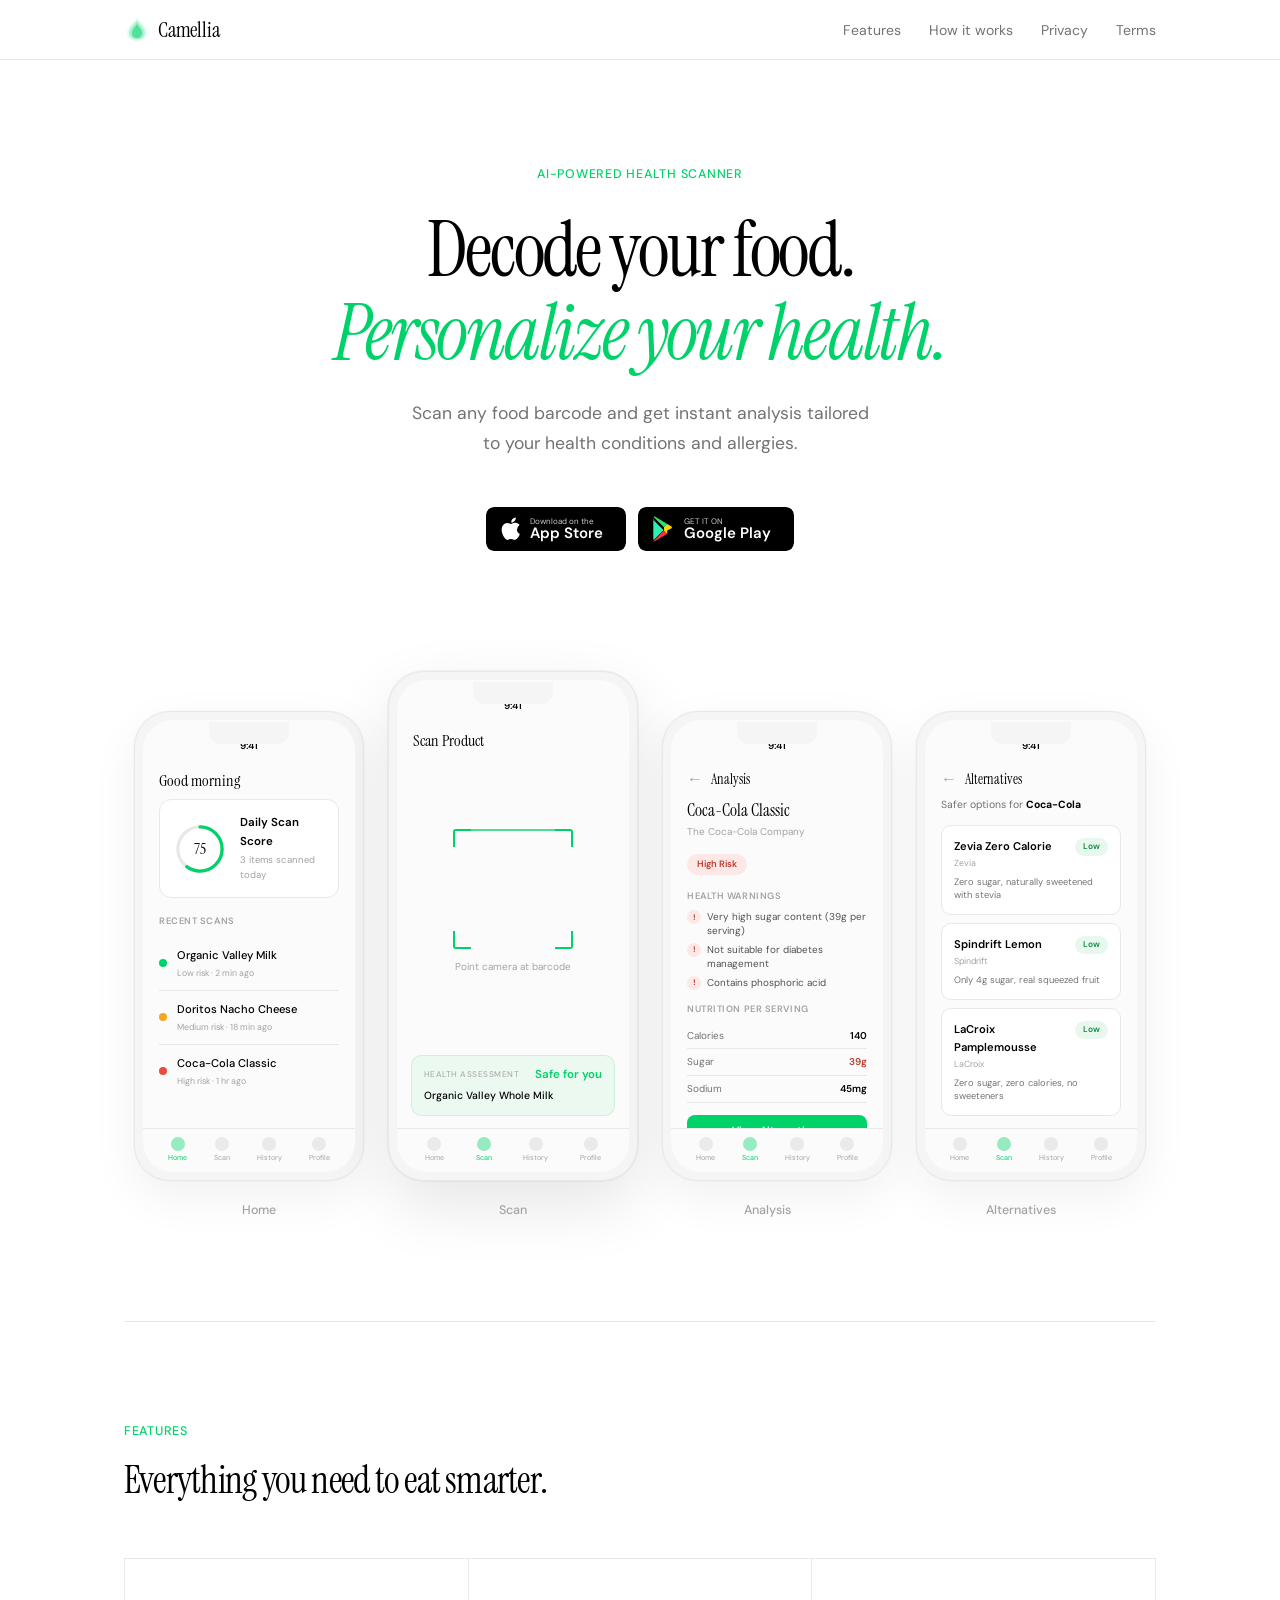
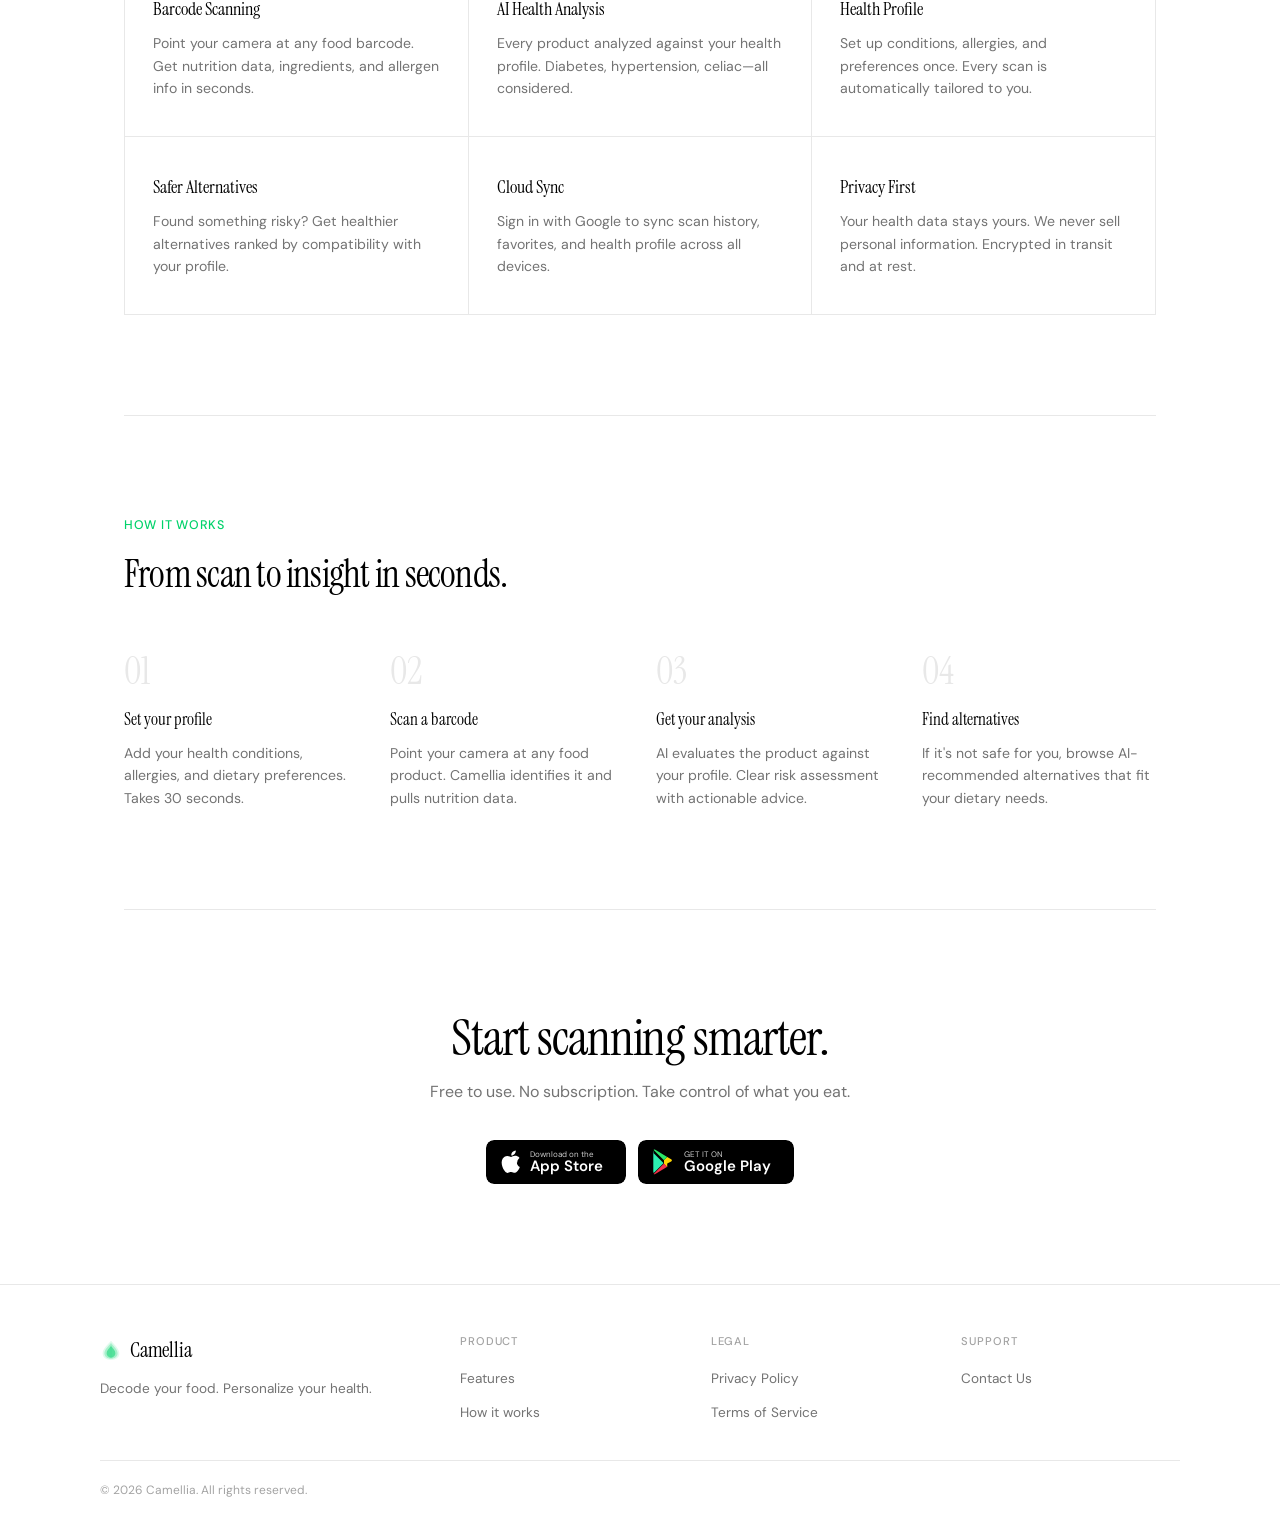
==== commit e175c7a3: "feat: add 4 app screenshot mockups — home, scan, analysis, alternatives - Home screen with daily sco" ====
--- a/index.html
+++ b/index.html
@@ -65,39 +65,192 @@
     </div>
   </section>
 
-  <!-- Phone Mockup -->
-  <section class="phone-showcase">
-    <div class="phone-device">
-      <div class="phone-notch"></div>
-      <div class="phone-screen">
-        <div class="app-screen">
-          <div class="app-statusbar">9:41</div>
-          <div class="app-header">Scan Product</div>
-          <div class="app-scan-area">
-            <div class="scan-viewfinder">
-              <div class="scan-corner tl"></div>
-              <div class="scan-corner tr"></div>
-              <div class="scan-corner bl"></div>
-              <div class="scan-corner br"></div>
-              <div class="scan-laser"></div>
-            </div>
-            <div class="scan-hint">Point camera at barcode</div>
-          </div>
-          <div class="app-result">
-            <div class="app-result-row">
-              <div class="app-result-label">Health Assessment</div>
-              <div class="app-result-value">Safe for you</div>
-            </div>
-            <div class="app-result-product">Organic Valley Whole Milk</div>
-          </div>
-          <div class="app-navbar">
-            <div class="app-nav-item"><div class="app-nav-dot"></div>Home</div>
-            <div class="app-nav-item active"><div class="app-nav-dot"></div>Scan</div>
-            <div class="app-nav-item"><div class="app-nav-dot"></div>History</div>
-            <div class="app-nav-item"><div class="app-nav-dot"></div>Profile</div>
+  <!-- App Screenshots -->
+  <section class="screenshots">
+    <div class="screenshots-inner">
+
+      <!-- Screen 1: Home -->
+      <div class="phone-device">
+        <div class="phone-notch"></div>
+        <div class="phone-screen">
+          <div class="app-screen app-home">
+            <div class="app-statusbar">9:41</div>
+            <div class="app-header">Good morning</div>
+            <div class="app-home-content">
+              <div class="home-score-card">
+                <div class="score-ring">
+                  <svg viewBox="0 0 80 80">
+                    <circle cx="40" cy="40" r="34" fill="none" stroke="#e8e8e8" stroke-width="5"/>
+                    <circle cx="40" cy="40" r="34" fill="none" stroke="#00D26A" stroke-width="5" stroke-dasharray="171" stroke-dashoffset="43" stroke-linecap="round" transform="rotate(-90 40 40)"/>
+                  </svg>
+                  <span class="score-num">75</span>
+                </div>
+                <div class="score-info">
+                  <div class="score-title">Daily Scan Score</div>
+                  <div class="score-sub">3 items scanned today</div>
+                </div>
+              </div>
+              <div class="home-section-label">Recent Scans</div>
+              <div class="home-scan-item">
+                <div class="scan-item-dot safe"></div>
+                <div class="scan-item-info">
+                  <div class="scan-item-name">Organic Valley Milk</div>
+                  <div class="scan-item-meta">Low risk &middot; 2 min ago</div>
+                </div>
+              </div>
+              <div class="home-scan-item">
+                <div class="scan-item-dot warn"></div>
+                <div class="scan-item-info">
+                  <div class="scan-item-name">Doritos Nacho Cheese</div>
+                  <div class="scan-item-meta">Medium risk &middot; 18 min ago</div>
+                </div>
+              </div>
+              <div class="home-scan-item">
+                <div class="scan-item-dot danger"></div>
+                <div class="scan-item-info">
+                  <div class="scan-item-name">Coca-Cola Classic</div>
+                  <div class="scan-item-meta">High risk &middot; 1 hr ago</div>
+                </div>
+              </div>
+            </div>
+            <div class="app-navbar">
+              <div class="app-nav-item active"><div class="app-nav-dot"></div>Home</div>
+              <div class="app-nav-item"><div class="app-nav-dot"></div>Scan</div>
+              <div class="app-nav-item"><div class="app-nav-dot"></div>History</div>
+              <div class="app-nav-item"><div class="app-nav-dot"></div>Profile</div>
+            </div>
           </div>
         </div>
       </div>
+
+      <!-- Screen 2: Scan -->
+      <div class="phone-device phone-featured">
+        <div class="phone-notch"></div>
+        <div class="phone-screen">
+          <div class="app-screen">
+            <div class="app-statusbar">9:41</div>
+            <div class="app-header">Scan Product</div>
+            <div class="app-scan-area">
+              <div class="scan-viewfinder">
+                <div class="scan-corner tl"></div>
+                <div class="scan-corner tr"></div>
+                <div class="scan-corner bl"></div>
+                <div class="scan-corner br"></div>
+                <div class="scan-laser"></div>
+              </div>
+              <div class="scan-hint">Point camera at barcode</div>
+            </div>
+            <div class="app-result">
+              <div class="app-result-row">
+                <div class="app-result-label">Health Assessment</div>
+                <div class="app-result-value">Safe for you</div>
+              </div>
+              <div class="app-result-product">Organic Valley Whole Milk</div>
+            </div>
+            <div class="app-navbar">
+              <div class="app-nav-item"><div class="app-nav-dot"></div>Home</div>
+              <div class="app-nav-item active"><div class="app-nav-dot"></div>Scan</div>
+              <div class="app-nav-item"><div class="app-nav-dot"></div>History</div>
+              <div class="app-nav-item"><div class="app-nav-dot"></div>Profile</div>
+            </div>
+          </div>
+        </div>
+      </div>
+
+      <!-- Screen 3: Analysis -->
+      <div class="phone-device">
+        <div class="phone-notch"></div>
+        <div class="phone-screen">
+          <div class="app-screen app-analysis">
+            <div class="app-statusbar">9:41</div>
+            <div class="app-header-row">
+              <span class="back-arrow">&larr;</span>
+              <span>Analysis</span>
+            </div>
+            <div class="analysis-content">
+              <div class="analysis-product">Coca-Cola Classic</div>
+              <div class="analysis-brand">The Coca-Cola Company</div>
+              <div class="analysis-badge danger">High Risk</div>
+              <div class="analysis-section">
+                <div class="analysis-section-title">Health Warnings</div>
+                <div class="analysis-warning"><span class="warn-icon">!</span> Very high sugar content (39g per serving)</div>
+                <div class="analysis-warning"><span class="warn-icon">!</span> Not suitable for diabetes management</div>
+                <div class="analysis-warning"><span class="warn-icon">!</span> Contains phosphoric acid</div>
+              </div>
+              <div class="analysis-section">
+                <div class="analysis-section-title">Nutrition per Serving</div>
+                <div class="nutrition-row"><span>Calories</span><span class="nutrition-val">140</span></div>
+                <div class="nutrition-row"><span>Sugar</span><span class="nutrition-val danger-text">39g</span></div>
+                <div class="nutrition-row"><span>Sodium</span><span class="nutrition-val">45mg</span></div>
+              </div>
+              <div class="analysis-btn">View Alternatives</div>
+            </div>
+            <div class="app-navbar">
+              <div class="app-nav-item"><div class="app-nav-dot"></div>Home</div>
+              <div class="app-nav-item active"><div class="app-nav-dot"></div>Scan</div>
+              <div class="app-nav-item"><div class="app-nav-dot"></div>History</div>
+              <div class="app-nav-item"><div class="app-nav-dot"></div>Profile</div>
+            </div>
+          </div>
+        </div>
+      </div>
+
+      <!-- Screen 4: Alternatives -->
+      <div class="phone-device">
+        <div class="phone-notch"></div>
+        <div class="phone-screen">
+          <div class="app-screen app-alts">
+            <div class="app-statusbar">9:41</div>
+            <div class="app-header-row">
+              <span class="back-arrow">&larr;</span>
+              <span>Alternatives</span>
+            </div>
+            <div class="alts-content">
+              <div class="alts-for">Safer options for <strong>Coca-Cola</strong></div>
+              <div class="alt-card">
+                <div class="alt-card-top">
+                  <div>
+                    <div class="alt-name">Zevia Zero Calorie</div>
+                    <div class="alt-brand">Zevia</div>
+                  </div>
+                  <div class="analysis-badge safe-sm">Low</div>
+                </div>
+                <div class="alt-reason">Zero sugar, naturally sweetened with stevia</div>
+              </div>
+              <div class="alt-card">
+                <div class="alt-card-top">
+                  <div>
+                    <div class="alt-name">Spindrift Lemon</div>
+                    <div class="alt-brand">Spindrift</div>
+                  </div>
+                  <div class="analysis-badge safe-sm">Low</div>
+                </div>
+                <div class="alt-reason">Only 4g sugar, real squeezed fruit</div>
+              </div>
+              <div class="alt-card">
+                <div class="alt-card-top">
+                  <div>
+                    <div class="alt-name">LaCroix Pamplemousse</div>
+                    <div class="alt-brand">LaCroix</div>
+                  </div>
+                  <div class="analysis-badge safe-sm">Low</div>
+                </div>
+                <div class="alt-reason">Zero sugar, zero calories, no sweeteners</div>
+              </div>
+            </div>
+            <div class="app-navbar">
+              <div class="app-nav-item"><div class="app-nav-dot"></div>Home</div>
+              <div class="app-nav-item active"><div class="app-nav-dot"></div>Scan</div>
+              <div class="app-nav-item"><div class="app-nav-dot"></div>History</div>
+              <div class="app-nav-item"><div class="app-nav-dot"></div>Profile</div>
+            </div>
+          </div>
+        </div>
+      </div>
+
+    </div>
+    <div class="screenshots-labels">
+      <span>Home</span><span>Scan</span><span>Analysis</span><span>Alternatives</span>
     </div>
   </section>
 
--- a/styles.css
+++ b/styles.css
@@ -86,46 +86,88 @@
 .store-badge:hover { opacity: 0.8; transform: translateY(-1px); }
 .store-badge svg { height: 100%; width: auto; display: block; }
 
-/* ---- PHONE MOCKUP ---- */
-.phone-showcase {
-  max-width: var(--max-w); margin: 0 auto;
-  padding: 0 24px 120px;
-  display: flex; justify-content: center;
-}
+/* ---- SCREENSHOTS SHOWCASE ---- */
+.screenshots {
+  max-width: 1200px; margin: 0 auto;
+  padding: 0 24px 40px;
+}
+.screenshots-inner {
+  display: flex; justify-content: center; align-items: flex-end;
+  gap: 24px; padding-bottom: 20px;
+}
+.screenshots-labels {
+  display: flex; justify-content: center; gap: 24px;
+  padding-bottom: 60px;
+}
+.screenshots-labels span {
+  width: 230px; text-align: center;
+  font-size: 0.78rem; color: var(--gray-400); font-weight: 500;
+}
+
+/* Phone frame */
 .phone-device {
-  width: 280px; height: 560px;
+  width: 230px; height: 470px; flex-shrink: 0;
   background: var(--gray-100);
   border: 1px solid var(--gray-200);
-  border-radius: 40px; padding: 10px;
-  box-shadow: 0 20px 60px rgba(0,0,0,0.08), 0 0 0 1px rgba(0,0,0,0.03);
+  border-radius: 36px; padding: 8px;
+  box-shadow: 0 16px 48px rgba(0,0,0,0.06), 0 0 0 1px rgba(0,0,0,0.02);
+  transition: transform 0.3s, box-shadow 0.3s;
+}
+.phone-device:hover {
+  transform: translateY(-4px);
+  box-shadow: 0 24px 64px rgba(0,0,0,0.1), 0 0 0 1px rgba(0,0,0,0.03);
+}
+.phone-featured {
+  width: 250px; height: 510px;
+  box-shadow: 0 24px 64px rgba(0,0,0,0.1), 0 0 0 1px rgba(0,0,0,0.04);
 }
 .phone-notch {
-  position: relative; width: 100px; height: 26px;
-  background: var(--gray-100); border-radius: 0 0 14px 14px;
+  position: relative; width: 80px; height: 22px;
+  background: var(--gray-100); border-radius: 0 0 12px 12px;
   margin: 0 auto; z-index: 10; top: 2px;
 }
 .phone-screen {
   width: 100%; height: 100%;
-  background: #f9faf9; border-radius: 32px;
-  overflow: hidden; position: relative; margin-top: -26px;
-}
+  background: #fafbfa; border-radius: 30px;
+  overflow: hidden; position: relative; margin-top: -22px;
+}
+
+/* Shared app elements */
 .app-screen { width: 100%; height: 100%; display: flex; flex-direction: column; background: #fafbfa; }
 .app-statusbar {
-  height: 48px; display: flex; align-items: flex-end; justify-content: center;
-  padding-bottom: 6px; font-size: 0.72rem; font-weight: 600; color: var(--black);
+  height: 38px; display: flex; align-items: flex-end; justify-content: center;
+  padding-bottom: 4px; font-size: 0.62rem; font-weight: 600; color: var(--black);
 }
 .app-header {
-  padding: 12px 20px 8px;
-  font-family: var(--font-display); font-size: 1.15rem;
+  padding: 10px 16px 6px;
+  font-family: var(--font-display); font-size: 1rem;
   color: var(--black);
 }
+.app-header-row {
+  padding: 10px 16px 6px; display: flex; align-items: center; gap: 8px;
+  font-family: var(--font-display); font-size: 0.9rem; color: var(--black);
+}
+.back-arrow { font-size: 1rem; color: var(--gray-400); line-height: 1; }
+.app-navbar {
+  height: 44px; display: flex; justify-content: space-around; align-items: center;
+  border-top: 1px solid var(--gray-200); padding: 0 12px; flex-shrink: 0;
+}
+.app-nav-item {
+  display: flex; flex-direction: column; align-items: center; gap: 1px;
+  font-size: 0.45rem; color: var(--gray-400);
+}
+.app-nav-item.active { color: var(--accent); }
+.app-nav-dot { width: 14px; height: 14px; border-radius: 50%; background: currentColor; opacity: 0.2; }
+.app-nav-item.active .app-nav-dot { opacity: 0.4; }
+
+/* Scan screen */
 .app-scan-area {
   flex: 1; display: flex; flex-direction: column;
-  align-items: center; justify-content: center; padding: 0 20px;
-}
-.scan-viewfinder { width: 150px; height: 150px; position: relative; margin-bottom: 14px; }
+  align-items: center; justify-content: center; padding: 0 16px;
+}
+.scan-viewfinder { width: 120px; height: 120px; position: relative; margin-bottom: 10px; }
 .scan-corner {
-  position: absolute; width: 22px; height: 22px;
+  position: absolute; width: 18px; height: 18px;
   border-color: var(--accent); border-style: solid; border-width: 0;
 }
 .scan-corner.tl { top:0;left:0;border-top-width:2.5px;border-left-width:2.5px;border-radius:3px 0 0 0; }
@@ -138,27 +180,100 @@
   animation: laser 2.5s ease-in-out infinite;
 }
 @keyframes laser { 0%,100%{top:20%;opacity:0.4} 50%{top:75%;opacity:0.9} }
-.scan-hint { font-size: 0.72rem; color: var(--gray-400); }
+.scan-hint { font-size: 0.62rem; color: var(--gray-400); }
 .app-result {
-  margin: 14px 18px 16px;
+  margin: 10px 14px 12px;
   background: rgba(0,210,106,0.06); border: 1px solid rgba(0,210,106,0.15);
-  border-radius: 12px; padding: 12px 14px;
+  border-radius: 10px; padding: 10px 12px;
 }
 .app-result-row { display: flex; justify-content: space-between; align-items: center; }
-.app-result-label { font-size: 0.6rem; text-transform: uppercase; letter-spacing: 0.06em; color: var(--gray-400); }
-.app-result-value { font-size: 0.85rem; font-weight: 600; color: var(--accent); }
-.app-result-product { font-size: 0.75rem; font-weight: 500; color: var(--black); margin-top: 6px; }
-.app-navbar {
-  height: 52px; display: flex; justify-content: space-around; align-items: center;
-  border-top: 1px solid var(--gray-200); padding: 0 16px;
-}
-.app-nav-item {
-  display: flex; flex-direction: column; align-items: center; gap: 2px;
-  font-size: 0.52rem; color: var(--gray-400);
-}
-.app-nav-item.active { color: var(--accent); }
-.app-nav-dot { width: 16px; height: 16px; border-radius: 50%; background: currentColor; opacity: 0.2; }
-.app-nav-item.active .app-nav-dot { opacity: 0.4; }
+.app-result-label { font-size: 0.52rem; text-transform: uppercase; letter-spacing: 0.06em; color: var(--gray-400); }
+.app-result-value { font-size: 0.72rem; font-weight: 600; color: var(--accent); }
+.app-result-product { font-size: 0.65rem; font-weight: 500; color: var(--black); margin-top: 4px; }
+
+/* Home screen */
+.app-home-content { flex: 1; padding: 0 16px; overflow: hidden; }
+.home-score-card {
+  display: flex; align-items: center; gap: 14px;
+  padding: 14px; background: var(--white);
+  border: 1px solid var(--gray-200); border-radius: 12px;
+  margin-bottom: 16px;
+}
+.score-ring { position: relative; width: 52px; height: 52px; flex-shrink: 0; }
+.score-ring svg { width: 100%; height: 100%; }
+.score-num {
+  position: absolute; inset: 0; display: flex; align-items: center; justify-content: center;
+  font-family: var(--font-display); font-size: 1rem; color: var(--black);
+}
+.score-title { font-size: 0.72rem; font-weight: 600; color: var(--black); }
+.score-sub { font-size: 0.6rem; color: var(--gray-400); margin-top: 1px; }
+.home-section-label {
+  font-size: 0.58rem; font-weight: 600; text-transform: uppercase;
+  letter-spacing: 0.06em; color: var(--gray-400); margin-bottom: 8px;
+}
+.home-scan-item {
+  display: flex; align-items: center; gap: 10px;
+  padding: 10px 0; border-bottom: 1px solid var(--gray-200);
+}
+.home-scan-item:last-child { border-bottom: none; }
+.scan-item-dot { width: 8px; height: 8px; border-radius: 50%; flex-shrink: 0; }
+.scan-item-dot.safe { background: var(--accent); }
+.scan-item-dot.warn { background: #F5A623; }
+.scan-item-dot.danger { background: #E84C3D; }
+.scan-item-name { font-size: 0.7rem; font-weight: 500; color: var(--black); }
+.scan-item-meta { font-size: 0.55rem; color: var(--gray-400); margin-top: 1px; }
+
+/* Analysis screen */
+.analysis-content { flex: 1; padding: 0 16px; overflow: hidden; }
+.analysis-product { font-family: var(--font-display); font-size: 1.05rem; color: var(--black); }
+.analysis-brand { font-size: 0.62rem; color: var(--gray-400); margin-bottom: 10px; }
+.analysis-badge {
+  display: inline-block; padding: 3px 10px;
+  border-radius: 100px; font-size: 0.58rem; font-weight: 600;
+  margin-bottom: 14px;
+}
+.analysis-badge.danger { background: #FDE8E8; color: #C0392B; }
+.analysis-badge.safe-sm { background: #E8F8EF; color: #0B8A3E; font-size: 0.52rem; padding: 2px 8px; }
+.analysis-section { margin-bottom: 12px; }
+.analysis-section-title {
+  font-size: 0.58rem; font-weight: 600; text-transform: uppercase;
+  letter-spacing: 0.06em; color: var(--gray-400); margin-bottom: 6px;
+}
+.analysis-warning {
+  display: flex; align-items: flex-start; gap: 6px;
+  font-size: 0.62rem; color: var(--gray-600); line-height: 1.4; margin-bottom: 5px;
+}
+.warn-icon {
+  display: inline-flex; align-items: center; justify-content: center;
+  width: 14px; height: 14px; border-radius: 50%; flex-shrink: 0;
+  background: #FDE8E8; color: #C0392B; font-size: 0.5rem; font-weight: 700;
+}
+.nutrition-row {
+  display: flex; justify-content: space-between; align-items: center;
+  padding: 5px 0; border-bottom: 1px solid var(--gray-200);
+  font-size: 0.62rem; color: var(--gray-500);
+}
+.nutrition-val { font-weight: 600; color: var(--black); }
+.danger-text { color: #C0392B; }
+.analysis-btn {
+  margin-top: 12px; padding: 8px; text-align: center;
+  background: var(--accent); color: var(--white);
+  border-radius: 8px; font-size: 0.65rem; font-weight: 600;
+}
+
+/* Alternatives screen */
+.alts-content { flex: 1; padding: 0 16px; overflow: hidden; }
+.alts-for { font-size: 0.65rem; color: var(--gray-500); margin-bottom: 12px; }
+.alts-for strong { color: var(--black); }
+.alt-card {
+  padding: 12px; background: var(--white);
+  border: 1px solid var(--gray-200); border-radius: 10px;
+  margin-bottom: 8px;
+}
+.alt-card-top { display: flex; justify-content: space-between; align-items: flex-start; }
+.alt-name { font-size: 0.7rem; font-weight: 600; color: var(--black); }
+.alt-brand { font-size: 0.55rem; color: var(--gray-400); }
+.alt-reason { font-size: 0.58rem; color: var(--gray-500); margin-top: 6px; line-height: 1.4; }
 
 /* ---- DIVIDER ---- */
 .divider { max-width: var(--max-w); margin: 0 auto; padding: 0 24px; }
@@ -317,11 +432,20 @@
   .features-grid { grid-template-columns: 1fr 1fr; }
   .steps { grid-template-columns: 1fr 1fr; gap: 28px; }
   .footer-inner { grid-template-columns: 1fr 1fr; }
+  .screenshots-inner { gap: 16px; }
+  .phone-device { width: 200px; height: 410px; }
+  .phone-featured { width: 216px; height: 440px; }
+  .screenshots-labels span { width: 200px; }
 }
 @media (max-width: 768px) {
   .nav-links { display: none; }
   .hero { padding: 120px 20px 80px; }
-  .phone-showcase { padding: 0 20px 80px; }
+  .screenshots { overflow-x: auto; -webkit-overflow-scrolling: touch; }
+  .screenshots-inner { justify-content: flex-start; padding: 0 20px; width: max-content; }
+  .phone-device { width: 200px; height: 410px; }
+  .phone-featured { width: 216px; height: 440px; }
+  .screenshots-labels { justify-content: flex-start; padding: 0 20px; width: max-content; gap: 16px; }
+  .screenshots-labels span { width: 200px; }
   .features { padding: 72px 20px; }
   .features-grid { grid-template-columns: 1fr; }
   .how-section { padding: 72px 20px; }
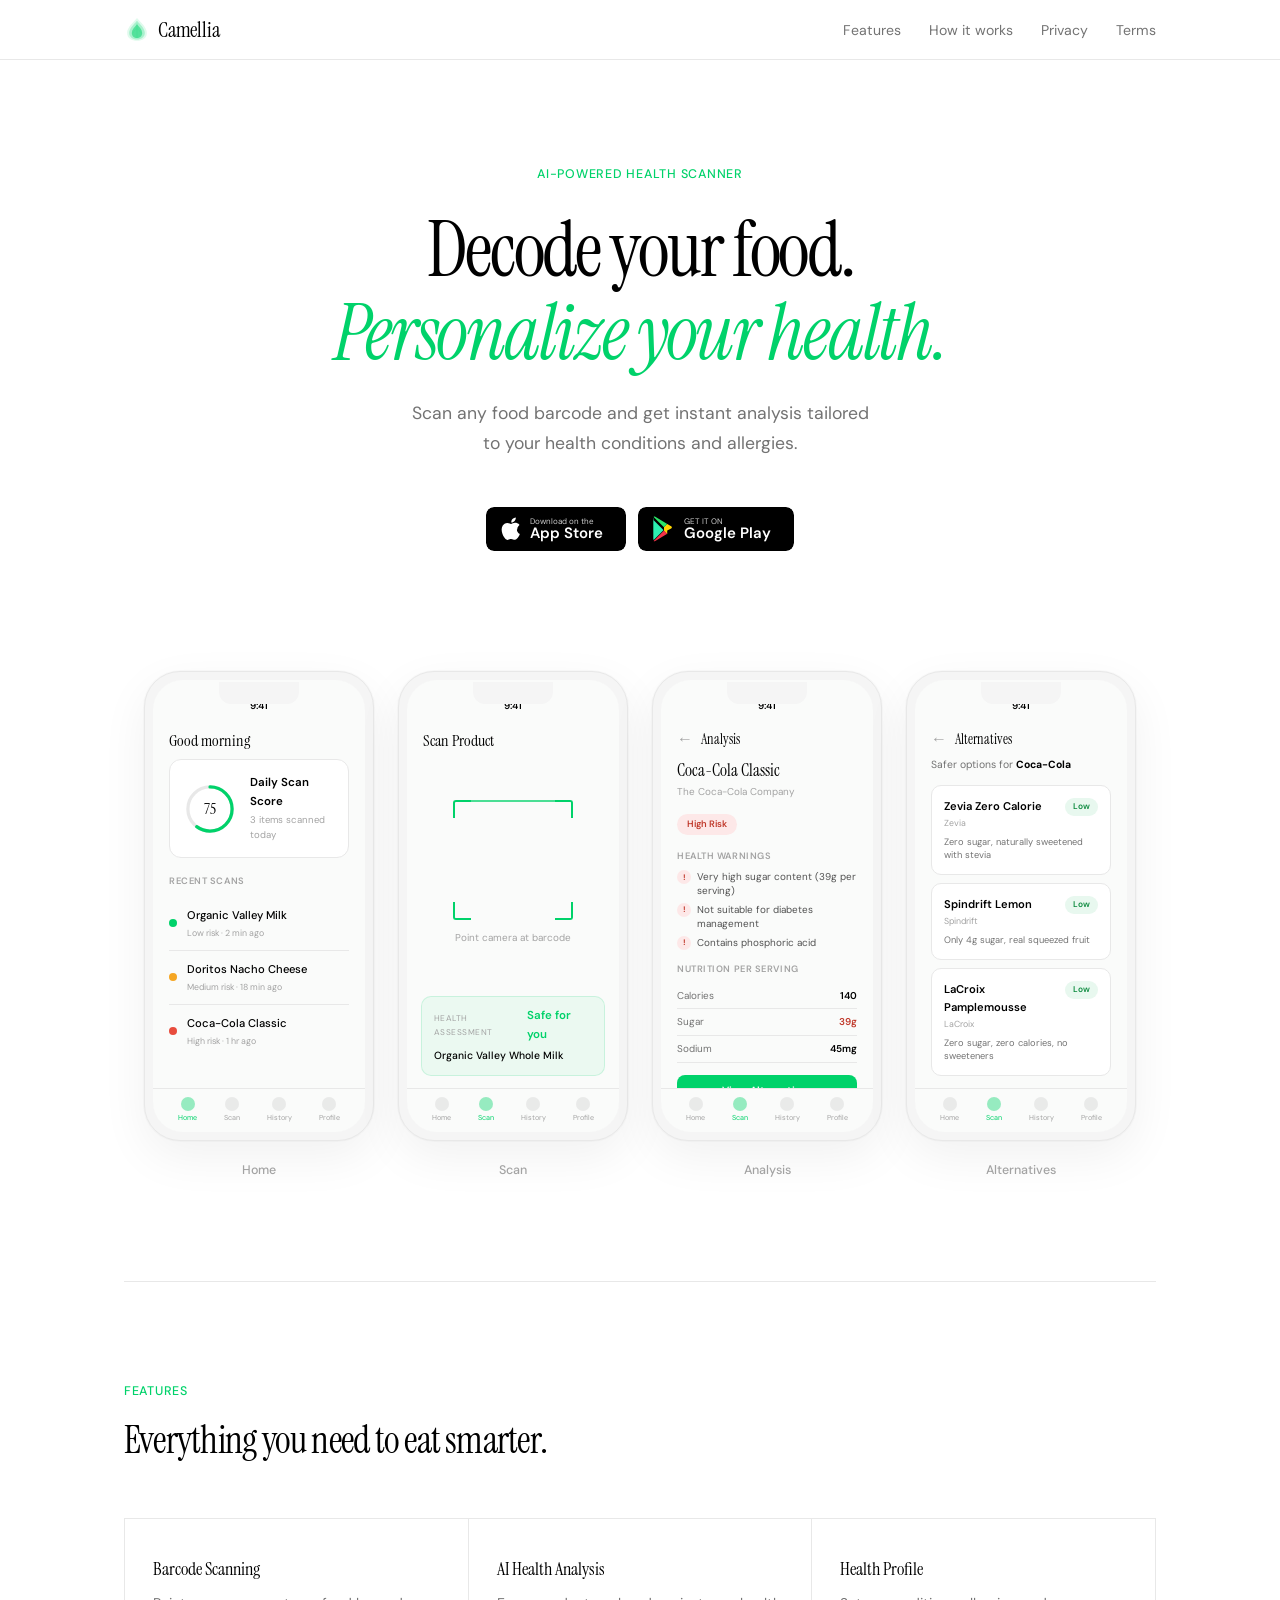
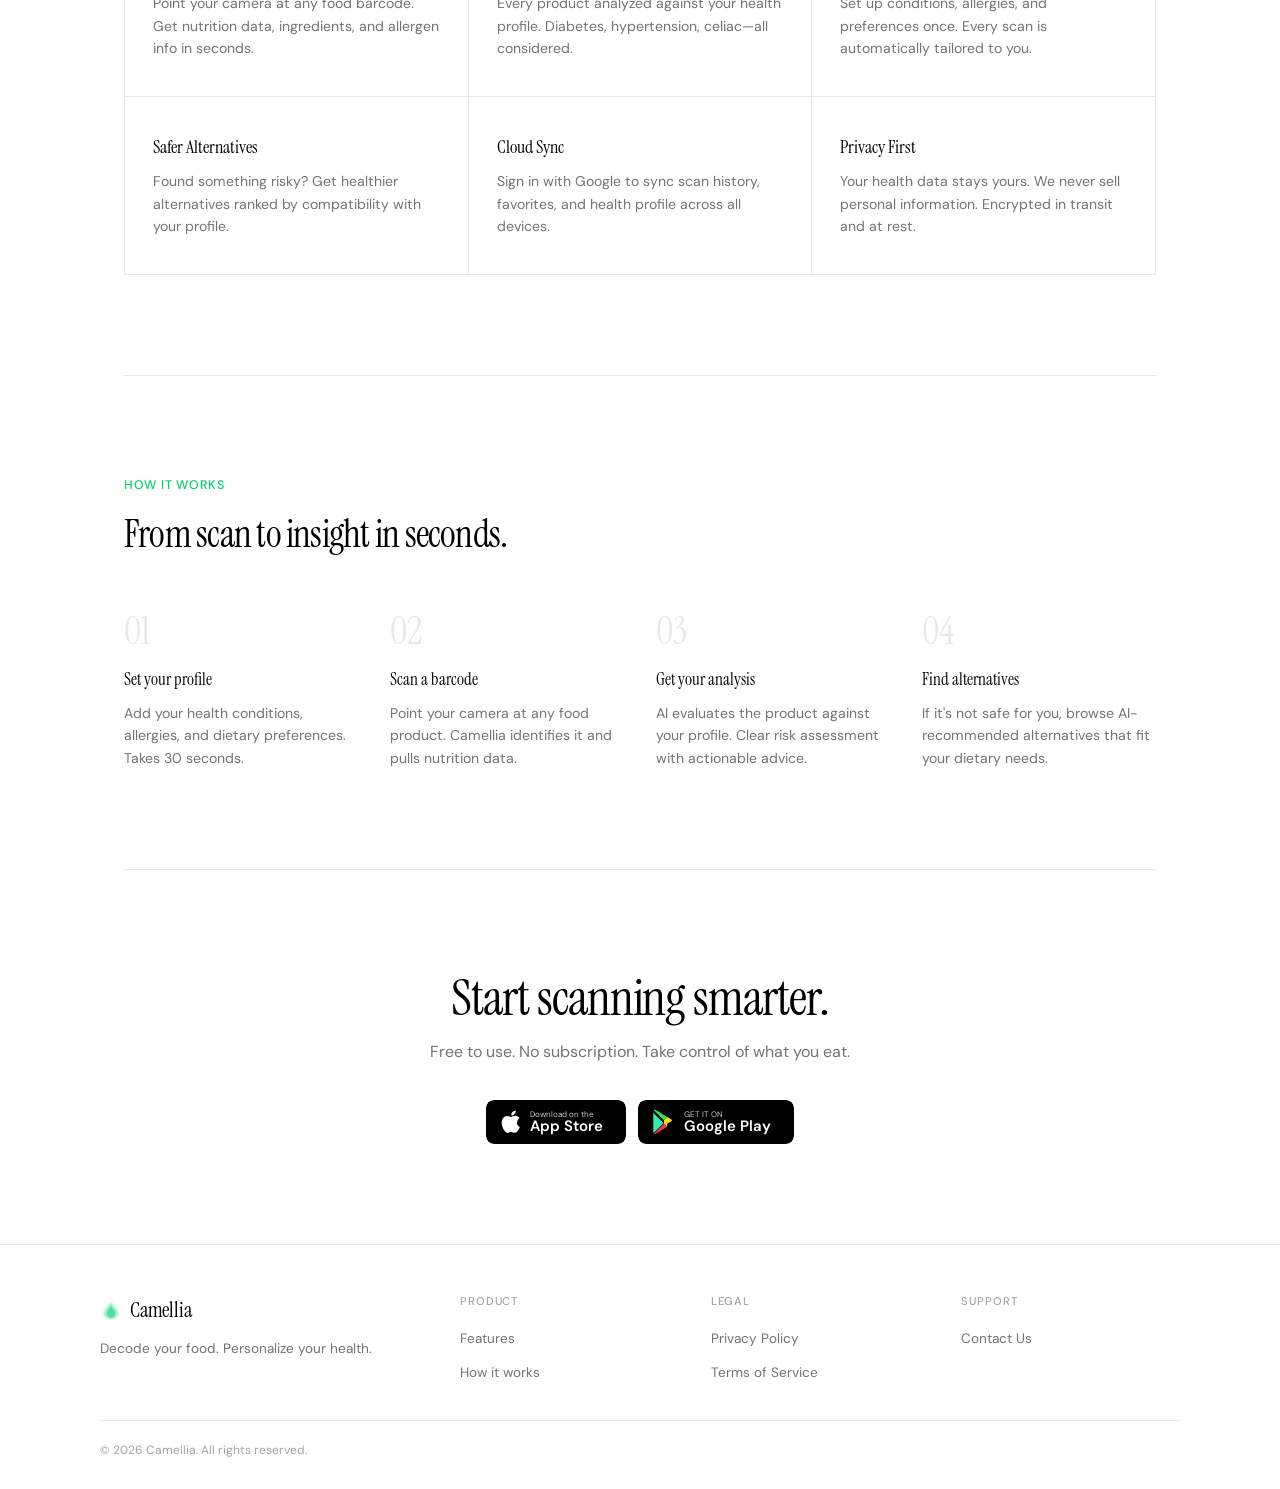
==== commit c2bc3341: "fix: make all phone mockups the same size Co-Authored-By: Claude Opus 4.6 (1M context) <noreply@anth" ====
--- a/index.html
+++ b/index.html
@@ -124,7 +124,7 @@
       </div>
 
       <!-- Screen 2: Scan -->
-      <div class="phone-device phone-featured">
+      <div class="phone-device">
         <div class="phone-notch"></div>
         <div class="phone-screen">
           <div class="app-screen">
--- a/styles.css
+++ b/styles.css
@@ -118,7 +118,6 @@
   box-shadow: 0 24px 64px rgba(0,0,0,0.1), 0 0 0 1px rgba(0,0,0,0.03);
 }
 .phone-featured {
-  width: 250px; height: 510px;
   box-shadow: 0 24px 64px rgba(0,0,0,0.1), 0 0 0 1px rgba(0,0,0,0.04);
 }
 .phone-notch {
@@ -434,7 +433,6 @@
   .footer-inner { grid-template-columns: 1fr 1fr; }
   .screenshots-inner { gap: 16px; }
   .phone-device { width: 200px; height: 410px; }
-  .phone-featured { width: 216px; height: 440px; }
   .screenshots-labels span { width: 200px; }
 }
 @media (max-width: 768px) {
@@ -443,7 +441,6 @@
   .screenshots { overflow-x: auto; -webkit-overflow-scrolling: touch; }
   .screenshots-inner { justify-content: flex-start; padding: 0 20px; width: max-content; }
   .phone-device { width: 200px; height: 410px; }
-  .phone-featured { width: 216px; height: 440px; }
   .screenshots-labels { justify-content: flex-start; padding: 0 20px; width: max-content; gap: 16px; }
   .screenshots-labels span { width: 200px; }
   .features { padding: 72px 20px; }
